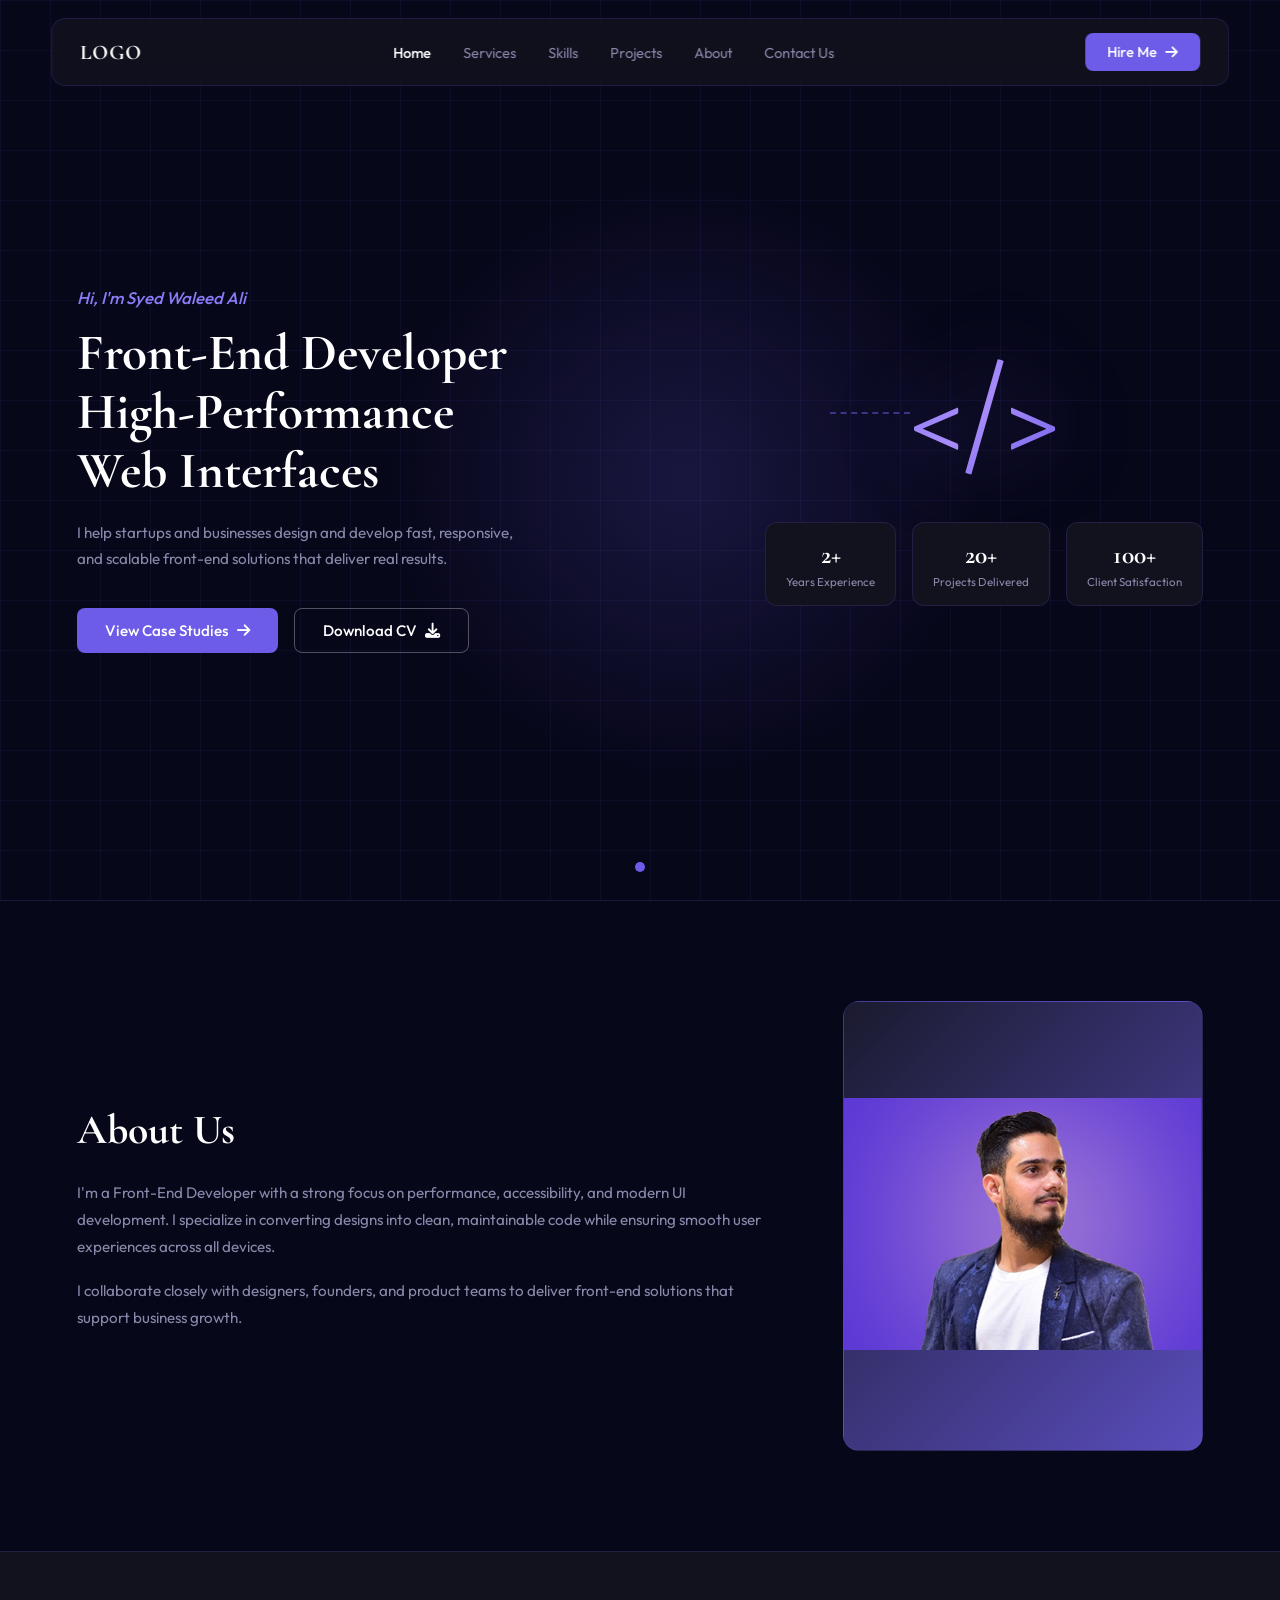
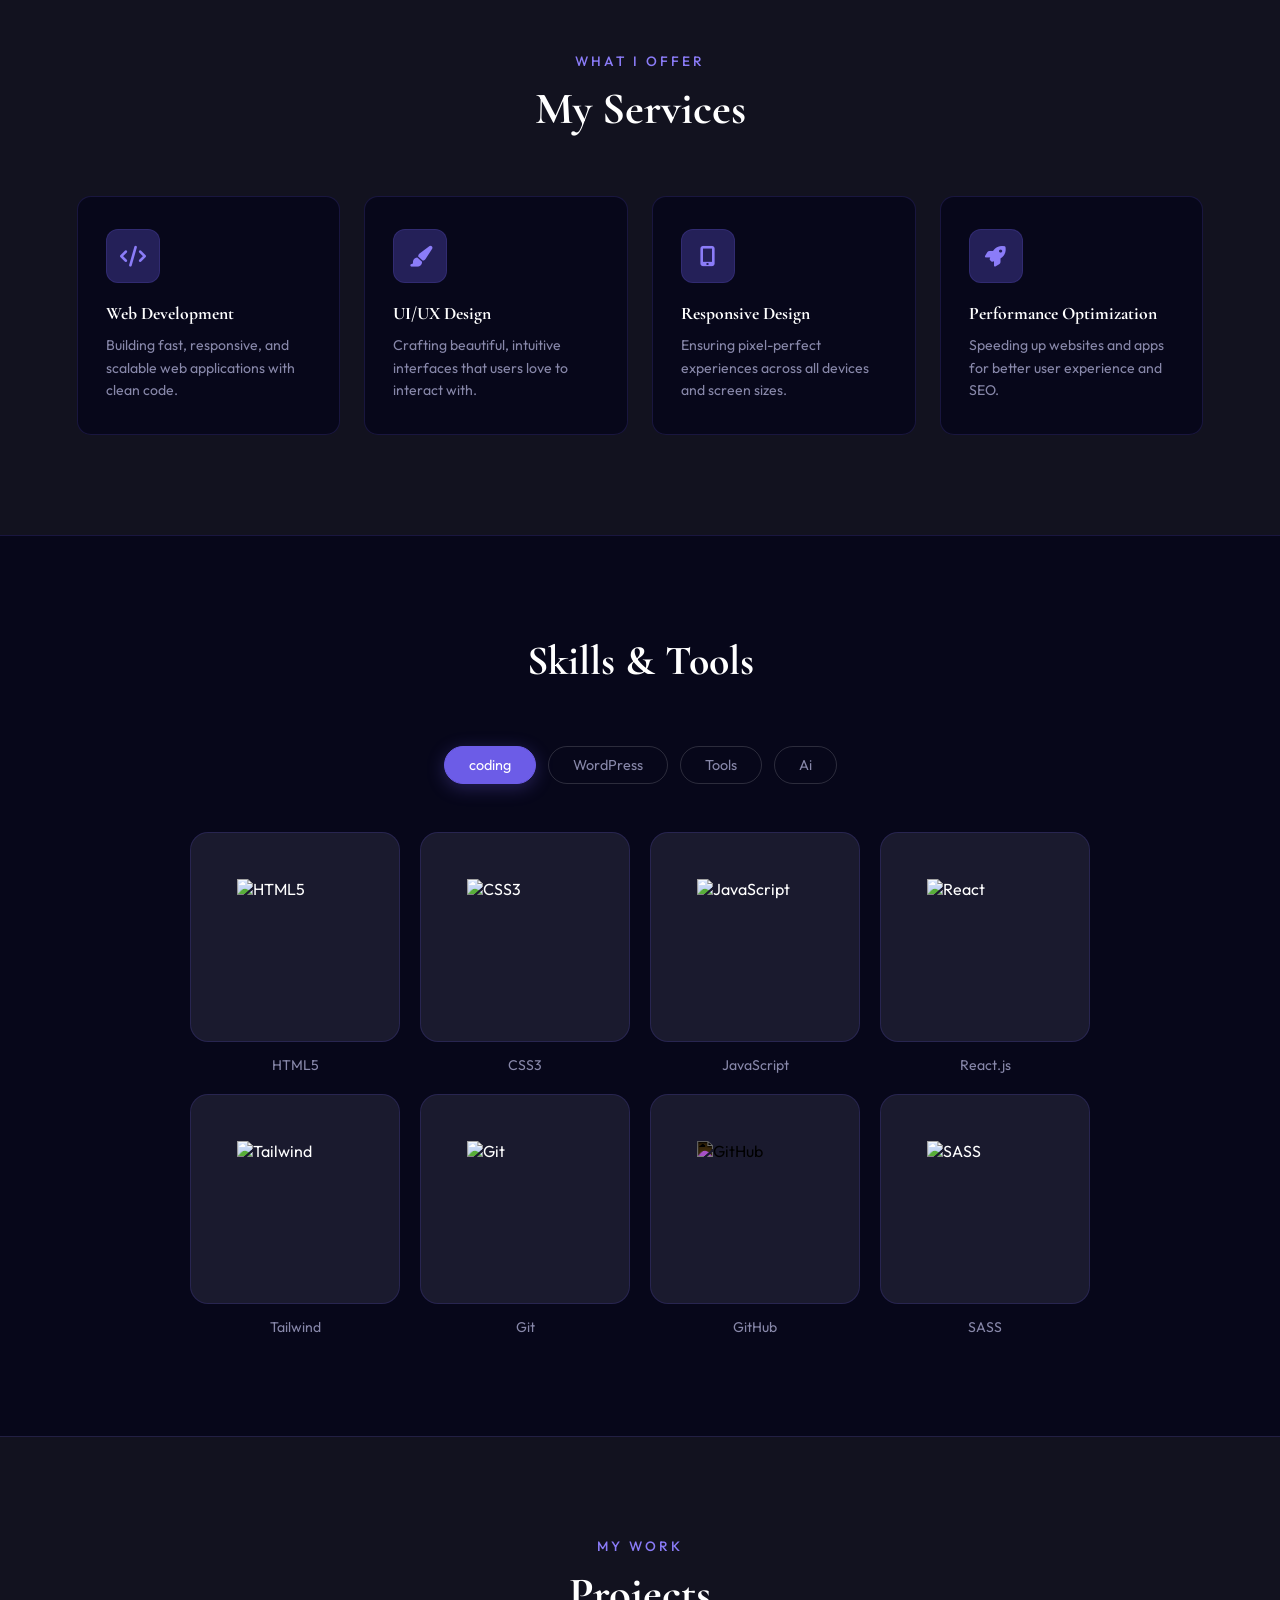
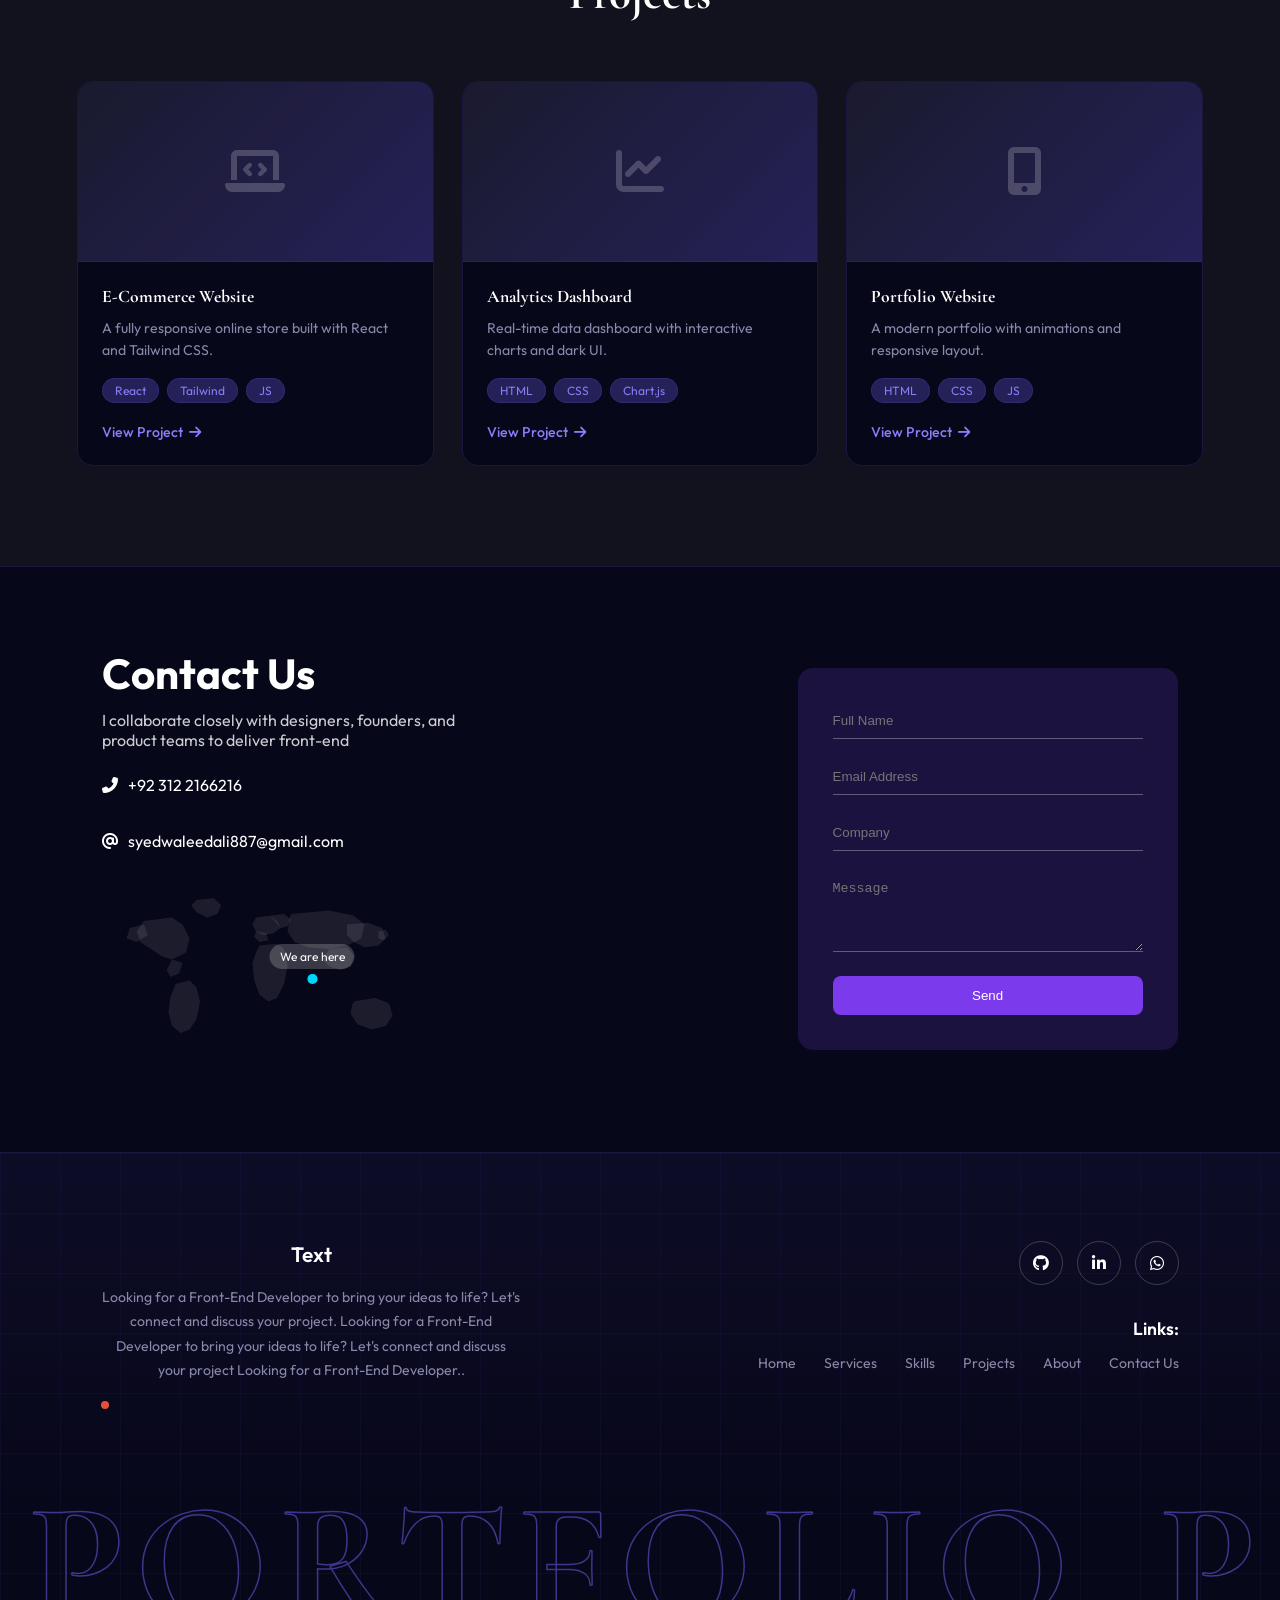
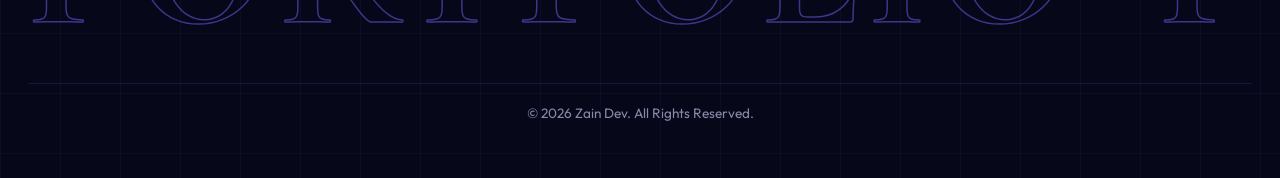
==== public/index.html @ f5527f4a "Update project files" ====
<!DOCTYPE html>
<html lang="en">
<head>
  <meta charset="UTF-8" />
  <meta name="viewport" content="width=device-width, initial-scale=1.0"/>
  <title>Syed Waleed Ali | Front-End Developer</title>
  <link rel="icon" type="image/png" href="Images/me-2.png">
  <link rel="stylesheet" href="style.css" />
  <link href="https://fonts.googleapis.com/css2?family=Cormorant+Garamond:ital,wght@0,400;0,600;0,700;1,400&family=Outfit:wght@300;400;500;600&display=swap" rel="stylesheet"/>
  <link rel="stylesheet" href="https://cdnjs.cloudflare.com/ajax/libs/font-awesome/6.5.0/css/all.min.css"/>
</head>
<body>

  <!-- ===== NAVBAR ===== -->
  <nav class="navbar" id="navbar">
    <div class="nav-logo">LOGO</div>
    <ul class="nav-links">
      <li><a href="#home">Home</a></li>
      <li><a href="#services">Services</a></li>
      <li><a href="#skills">Skills</a></li>
      <li><a href="#projects">Projects</a></li>
      <li><a href="#about">About</a></li>
      <li><a href="#contact">Contact Us</a></li>
    </ul>
    <a href="#contact" class="btn-hire">Hire Me <i class="fas fa-arrow-right"></i></a>
    <div class="hamburger" id="hamburger">
      <span></span><span></span><span></span>
    </div>
  </nav>

  <!-- ===== HERO ===== -->
  <section class="hero" id="home">
    <div class="grid-bg"></div>
    <div class="hero-content">
      <p class="hero-greeting">Hi, I'm Syed Waleed Ali</p>
      <h1 class="hero-title">
        Front-End Developer<br/>
        High-Performance<br/>
        Web Interfaces
      </h1>
      <p class="hero-desc">
        I help startups and businesses design and develop fast, responsive,
        and scalable front-end solutions that deliver real results.
      </p>
      <div class="hero-btns">
        <a href="#projects" class="btn-primary">View Case Studies <i class="fas fa-arrow-right"></i></a>
        <a href="#" class="btn-outline" download>Download CV <i class="fas fa-download"></i></a>
      </div>
    </div>
    <div class="hero-right">
      <div class="code-icon-wrap">
        <div class="code-icon">&lt;/&gt;</div>
        <div class="dotted-line"></div>
      </div>
      <div class="stats-row">
        <div class="stat-card">
          <span class="stat-num">2+</span>
          <span class="stat-label">Years Experience</span>
        </div>
        <div class="stat-card">
          <span class="stat-num">20+</span>
          <span class="stat-label">Projects Delivered</span>
        </div>
        <div class="stat-card">
          <span class="stat-num">100+</span>
          <span class="stat-label">Client Satisfaction</span>
        </div>
      </div>
    </div>
    <div class="scroll-dot"></div>
  </section>

  <!-- ===== ABOUT ===== -->
  <section class="about" id="about">
    <div class="about-text">
      <h2>About Us</h2>
      <p>I'm a Front-End Developer with a strong focus on performance, accessibility, and modern UI development. I specialize in converting designs into clean, maintainable code while ensuring smooth user experiences across all devices.</p>
      <p>I collaborate closely with designers, founders, and product teams to deliver front-end solutions that support business growth.</p>
    </div>
    <div class="about-img">
      <div class="img-placeholder">
        <span><img src="./images/me-2.png" alt="Syed Waleed Ali"/></span>
      </div>
    </div>
  </section>

  <!-- ===== SERVICES ===== -->
  <section class="services" id="services">
    <div class="section-header">
      <p class="section-tag">What I Offer</p>
      <h2>My Services</h2>
    </div>
    <div class="services-grid">
      <div class="service-card">
        <div class="service-icon"><i class="fas fa-code"></i></div>
        <h3>Web Development</h3>
        <p>Building fast, responsive, and scalable web applications with clean code.</p>
      </div>
      <div class="service-card">
        <div class="service-icon"><i class="fas fa-paint-brush"></i></div>
        <h3>UI/UX Design</h3>
        <p>Crafting beautiful, intuitive interfaces that users love to interact with.</p>
      </div>
      <div class="service-card">
        <div class="service-icon"><i class="fas fa-mobile-alt"></i></div>
        <h3>Responsive Design</h3>
        <p>Ensuring pixel-perfect experiences across all devices and screen sizes.</p>
      </div>
      <div class="service-card">
        <div class="service-icon"><i class="fas fa-rocket"></i></div>
        <h3>Performance Optimization</h3>
        <p>Speeding up websites and apps for better user experience and SEO.</p>
      </div>
    </div>
  </section>

  <!-- ===== SKILLS & TOOLS ===== -->
  <section class="skills" id="skills">
    <div class="section-header">
      <h2>Skills &amp; Tools</h2>
    </div>
    <div class="skills-tabs">
      <button class="tab-btn active" data-filter="coding">coding</button>
      <button class="tab-btn" data-filter="wordpress">WordPress</button>
      <button class="tab-btn" data-filter="tools">Tools</button>
      <button class="tab-btn" data-filter="ai">Ai</button>
    </div>
    <div class="skills-icon-grid">

      <!-- CODING -->
      <div class="skill-icon-card" data-cat="coding">
        <div class="sic-inner">
          <img src="https://cdn.jsdelivr.net/gh/devicons/devicon/icons/html5/html5-original.svg" alt="HTML5"/>
        </div>
        <span>HTML5</span>
      </div>
      <div class="skill-icon-card" data-cat="coding">
        <div class="sic-inner">
          <img src="https://cdn.jsdelivr.net/gh/devicons/devicon/icons/css3/css3-original.svg" alt="CSS3"/>
        </div>
        <span>CSS3</span>
      </div>
      <div class="skill-icon-card" data-cat="coding">
        <div class="sic-inner">
          <img src="https://cdn.jsdelivr.net/gh/devicons/devicon/icons/javascript/javascript-original.svg" alt="JavaScript"/>
        </div>
        <span>JavaScript</span>
      </div>
      <div class="skill-icon-card" data-cat="coding">
        <div class="sic-inner">
          <img src="https://cdn.jsdelivr.net/gh/devicons/devicon/icons/react/react-original.svg" alt="React"/>
        </div>
        <span>React.js</span>
      </div>
      <div class="skill-icon-card" data-cat="coding">
        <div class="sic-inner">
          <img src="https://cdn.jsdelivr.net/gh/devicons/devicon/icons/tailwindcss/tailwindcss-original.svg" alt="Tailwind"/>
        </div>
        <span>Tailwind</span>
      </div>
      <div class="skill-icon-card" data-cat="coding">
        <div class="sic-inner">
          <img src="https://cdn.jsdelivr.net/gh/devicons/devicon/icons/git/git-original.svg" alt="Git"/>
        </div>
        <span>Git</span>
      </div>
      <div class="skill-icon-card" data-cat="coding">
        <div class="sic-inner">
          <img src="https://cdn.jsdelivr.net/gh/devicons/devicon/icons/github/github-original.svg" alt="GitHub" style="filter:invert(1)"/>
        </div>
        <span>GitHub</span>
      </div>
      <div class="skill-icon-card" data-cat="coding">
        <div class="sic-inner">
          <img src="https://cdn.jsdelivr.net/gh/devicons/devicon/icons/sass/sass-original.svg" alt="SASS"/>
        </div>
        <span>SASS</span>
      </div>

      <!-- WORDPRESS -->
      <div class="skill-icon-card hidden" data-cat="wordpress">
        <div class="sic-inner">
          <img src="https://cdn.jsdelivr.net/gh/devicons/devicon/icons/wordpress/wordpress-plain.svg" alt="WordPress" style="filter:invert(1)"/>
        </div>
        <span>WordPress</span>
      </div>
      <div class="skill-icon-card hidden" data-cat="wordpress">
        <div class="sic-inner">
          <img src="https://cdn.jsdelivr.net/gh/devicons/devicon/icons/php/php-original.svg" alt="PHP"/>
        </div>
        <span>PHP</span>
      </div>
      <div class="skill-icon-card hidden" data-cat="wordpress">
        <div class="sic-inner">
          <img src="https://cdn.jsdelivr.net/gh/devicons/devicon/icons/mysql/mysql-original.svg" alt="MySQL"/>
        </div>
        <span>MySQL</span>
      </div>
      <div class="skill-icon-card hidden" data-cat="wordpress">
        <div class="sic-inner">
          <img src="https://cdn.jsdelivr.net/gh/devicons/devicon/icons/elementor/elementor-original.svg" alt="Elementor"/>
        </div>
        <span>Elementor</span>
      </div>

      <!-- TOOLS -->
      <div class="skill-icon-card hidden" data-cat="tools">
        <div class="sic-inner">
          <img src="https://cdn.jsdelivr.net/gh/devicons/devicon/icons/figma/figma-original.svg" alt="Figma"/>
        </div>
        <span>Figma</span>
      </div>
      <div class="skill-icon-card hidden" data-cat="tools">
        <div class="sic-inner">
          <img src="https://cdn.jsdelivr.net/gh/devicons/devicon/icons/vscode/vscode-original.svg" alt="VS Code"/>
        </div>
        <span>VS Code</span>
      </div>
      <div class="skill-icon-card hidden" data-cat="tools">
        <div class="sic-inner">
          <img src="https://cdn.jsdelivr.net/gh/devicons/devicon/icons/npm/npm-original-wordmark.svg" alt="NPM"/>
        </div>
        <span>NPM</span>
      </div>
      <div class="skill-icon-card hidden" data-cat="tools">
        <div class="sic-inner">
          <img src="https://cdn.jsdelivr.net/gh/devicons/devicon/icons/chrome/chrome-original.svg" alt="Chrome Dev"/>
        </div>
        <span>Chrome Dev</span>
      </div>

      <!-- AI -->
      <div class="skill-icon-card hidden" data-cat="ai">
        <div class="sic-inner ai-card" style="background:linear-gradient(135deg,#10a37f,#0d8f6f);">
          <span class="ai-letter">C</span>
        </div>
        <span>ChatGPT</span>
      </div>
      <div class="skill-icon-card hidden" data-cat="ai">
        <div class="sic-inner ai-card" style="background:linear-gradient(135deg,#cc785c,#c96442);">
          <span class="ai-letter">M</span>
        </div>
        <span>Midjourney</span>
      </div>
      <div class="skill-icon-card hidden" data-cat="ai">
        <div class="sic-inner ai-card" style="background:linear-gradient(135deg,#5b6cf8,#8b5cf6);">
          <span class="ai-letter">Cl</span>
        </div>
        <span>Claude AI</span>
      </div>
      <div class="skill-icon-card hidden" data-cat="ai">
        <div class="sic-inner ai-card" style="background:linear-gradient(135deg,#4285f4,#34a853);">
          <span class="ai-letter">G</span>
        </div>
        <span>Gemini</span>
      </div>

    </div>
  </section>

  <!-- ===== PROJECTS ===== -->
  <section class="projects" id="projects">
    <div class="section-header">
      <p class="section-tag">My Work</p>
      <h2>Projects</h2>
    </div>
    <div class="projects-grid">
      <div class="project-card">
        <div class="project-img"><i class="fas fa-laptop-code"></i></div>
        <div class="project-info">
          <h3>E-Commerce Website</h3>
          <p>A fully responsive online store built with React and Tailwind CSS.</p>
          <div class="project-tags">
            <span>React</span><span>Tailwind</span><span>JS</span>
          </div>
          <a href="#" class="project-link">View Project <i class="fas fa-arrow-right"></i></a>
        </div>
      </div>
      <div class="project-card">
        <div class="project-img"><i class="fas fa-chart-line"></i></div>
        <div class="project-info">
          <h3>Analytics Dashboard</h3>
          <p>Real-time data dashboard with interactive charts and dark UI.</p>
          <div class="project-tags">
            <span>HTML</span><span>CSS</span><span>Chart.js</span>
          </div>
          <a href="#" class="project-link">View Project <i class="fas fa-arrow-right"></i></a>
        </div>
      </div>
      <div class="project-card">
        <div class="project-img"><i class="fas fa-mobile-alt"></i></div>
        <div class="project-info">
          <h3>Portfolio Website</h3>
          <p>A modern portfolio with animations and responsive layout.</p>
          <div class="project-tags">
            <span>HTML</span><span>CSS</span><span>JS</span>
          </div>
          <a href="#" class="project-link">View Project <i class="fas fa-arrow-right"></i></a>
        </div>
      </div>
    </div>
  </section>
<!--  -->



  <!-- ===== CONTACT ===== -->
  <section class="contact" id="contact">
    <div class="contact-left">
      <h2>Contact Us</h2>
      <p class="contact-desc">I collaborate closely with designers, founders, and product teams to deliver front-end</p>
      <div class="contact-info">
        <div class="info-item">
          <i class="fas fa-phone-alt"></i>
          <span>+92 312 2166216</span>
        </div>
        <div class="info-item">
          <i class="fas fa-at"></i>
          <span>syedwaleedali887@gmail.com</span>
        </div>
      </div>
      <!-- World Map SVG -->
      <div class="map-wrap">
        <svg class="world-map" viewBox="0 0 1000 500" xmlns="http://www.w3.org/2000/svg">
          <g fill="rgba(255,255,255,0.15)" stroke="rgba(255,255,255,0.08)" stroke-width="0.5">
            <path d="M120,80 L200,70 L230,90 L250,130 L240,170 L200,190 L170,180 L140,160 L110,140 L100,110 Z"/>
            <path d="M80,100 L120,90 L130,120 L100,140 L70,130 Z"/>
            <path d="M200,190 L230,200 L220,230 L195,240 L185,220 Z"/>
            <path d="M210,260 L250,250 L270,270 L280,310 L270,360 L250,390 L225,400 L200,380 L190,340 L195,300 Z"/>
            <path d="M440,70 L480,65 L500,80 L510,100 L490,115 L460,120 L440,110 L430,90 Z"/>
            <path d="M480,65 L520,60 L540,75 L530,95 L510,100 Z"/>
            <path d="M440,110 L470,115 L475,135 L450,140 L435,125 Z"/>
            <path d="M450,150 L500,145 L520,160 L530,210 L520,260 L500,300 L475,310 L450,290 L435,250 L430,200 L440,170 Z"/>
            <path d="M540,60 L650,50 L720,65 L750,90 L740,130 L700,150 L650,160 L590,155 L550,140 L530,110 L535,80 Z"/>
            <path d="M650,160 L700,155 L720,180 L710,210 L680,220 L650,210 L630,190 Z"/>
            <path d="M700,90 L760,85 L800,100 L810,130 L790,150 L750,155 L720,140 L700,120 Z"/>
            <path d="M720,310 L780,300 L820,315 L830,350 L810,380 L770,390 L730,375 L710,345 L715,320 Z"/>
            <path d="M790,110 L810,105 L820,120 L805,135 L790,130 Z"/>
            <path d="M270,20 L320,15 L340,35 L330,60 L300,70 L270,55 L255,35 Z"/>
          </g>
        </svg>
        <!-- Pin on Pakistan -->
        <div class="map-pin">
          <div class="pin-label">We are here</div>
          <div class="pin-line"></div>
          <div class="pin-dot">
            <div class="pin-pulse"></div>
          </div>
        </div>
      </div>
    </div>
    <!-- RIGHT: Form Card -->
    <div class="contact-right">
      <div class="form-card">
        <div class="form-group">
          <input type="text" placeholder="Full Name"/>
          <div class="input-line"></div>
        </div>
        <div class="form-group">
          <input type="email" placeholder="Email Address"/>
          <div class="input-line"></div>
        </div>
        <div class="form-group">
          <input type="text" placeholder="Company"/>
          <div class="input-line"></div>
        </div>
        <div class="form-group">
          <textarea rows="4" placeholder="Message"></textarea>
          <div class="input-line"></div>
        </div>
        <button class="btn-send" id="sendBtn">Send</button>
      </div>
    </div>
  </section>

  <!-- ===== FOOTER ===== -->
  <footer class="footer">
 
    <!-- Top Row -->
    <div class="footer-top">
 
      <!-- Left: Text + Description -->
      <div class="footer-left">
        <h3>Text</h3>
        <p>Looking for a Front-End Developer to bring your ideas to life?
        Let's connect and discuss your project. Looking for a Front-End
        Developer to bring your ideas to life? Let's connect and discuss
        your project Looking for a Front-End Developer..</p>
        <span class="footer-dot"></span>
      </div>
 
      <!-- Right: Social Icons + Links -->
      <div class="footer-right">
        <div class="social-icons">
          <!-- <a href="#"><i class="fab fa-facebook-f"></i></a>
          <a href="#" class="active"><i class="fab fa-instagram"></i></a>
          <a href="#"><i class="fab fa-x-twitter"></i></a>
          <a href="#"><i class="fab fa-whatsapp"></i></a> -->
           <!-- GitHub -->
    <a href="https://github.com/SyedWaleedAli71"
       target="_blank"
       rel="noopener noreferrer"
       aria-label="GitHub">
      <i class="fab fa-github"></i>
    </a>

    <!-- LinkedIn -->
    <a href="https://www.linkedin.com/in/syed-waleed-ali-04b29b275/"
       target="_blank"
       rel="noopener noreferrer"
       aria-label="LinkedIn">
      <i class="fab fa-linkedin-in"></i>
    </a>

    <!-- WhatsApp -->
    <a href="https://wa.me/923122166216"
       target="_blank"
       rel="noopener noreferrer"
       aria-label="WhatsApp">
      <i class="fab fa-whatsapp"></i>
    </a>
        </div>
        <div class="footer-links">
          <p class="links-heading">Links:</p>
          <nav>
            <a href="#">Home</a>
            <a href="#">Services</a>
            <a href="#">Skills</a>
            <a href="#">Projects</a>
            <a href="#">About</a>
            <a href="#">Contact Us</a>
          </nav>
        </div>
      </div>
 
    </div>
 
    <!-- Marquee PORTFOLIO Text -->
    <div class="marquee-wrap">
      <div class="marquee-track">
        <span>PORTFOLIO</span>
        <span>PORTFOLIO</span>
        <span>PORTFOLIO</span>
      </div>
    </div>
 
    <!-- Bottom Copyright -->
    <div class="footer-bottom">
      <p>© 2026 Zain Dev. All Rights Reserved.</p>
    </div>
 
  </footer>

  <script src="app.js"></script>
</body>
</html>
---- public/style.css ----
/* ============================================
   GLOBAL RESET & VARIABLES
   ============================================ */
*, *::before, *::after {
  margin: 0;
  padding: 0;
  box-sizing: border-box;
}

:root {
  --bg-dark: #0a0a12;
  --bg-card: #12121f;
  --bg-card2: #1a1a2e;
  --purple: #6c5ce7;
  --purple-light: #8b7cf8;
  --purple-glow: rgba(108, 92, 231, 0.35);
  --white: #ffffff;
  --grey: #a0a0b8;
  --border: rgba(108, 92, 231, 0.2);
  --font-head: 'Cormorant Garamond', serif;
  --font-body: 'Outfit', sans-serif;
  --transition: all 0.3s cubic-bezier(0.4, 0, 0.2, 1);
}

html {
  scroll-behavior: smooth;
}

body {
  background: var(--bg-dark);
  color: var(--white);
  font-family: var(--font-body);
  overflow-x: hidden;
}

a { text-decoration: none; color: inherit; }
ul { list-style: none; }
img { max-width: 100%; }

/* ============================================
   BUTTONS
   ============================================ */
.btn-primary {
  display: inline-flex;
  align-items: center;
  gap: 8px;
  background: var(--purple);
  color: #fff;
  padding: 13px 28px;
  border-radius: 8px;
  font-family: var(--font-body);
  font-weight: 500;
  font-size: 0.95rem;
  border: none;
  cursor: pointer;
  transition: var(--transition);
}
.btn-primary:hover {
  background: var(--purple-light);
  transform: translateY(-2px);
  box-shadow: 0 8px 30px var(--purple-glow);
}

.btn-outline {
  display: inline-flex;
  align-items: center;
  gap: 8px;
  background: transparent;
  color: #fff;
  padding: 12px 28px;
  border-radius: 8px;
  font-family: var(--font-body);
  font-weight: 500;
  font-size: 0.95rem;
  border: 1.5px solid rgba(255,255,255,0.3);
  cursor: pointer;
  transition: var(--transition);
}
.btn-outline:hover {
  border-color: var(--purple);
  color: var(--purple-light);
  transform: translateY(-2px);
}

/* ============================================
   NAVBAR
   ============================================ */
.navbar {
  position: fixed;
  top: 18px;
  left: 50%;
  transform: translateX(-50%);
  width: 92%;
  max-width: 1200px;
  display: flex;
  align-items: center;
  justify-content: space-between;
  background: rgba(18, 18, 31, 0.85);
  backdrop-filter: blur(16px);
  border: 1px solid var(--border);
  border-radius: 14px;
  padding: 14px 28px;
  z-index: 1000;
  transition: var(--transition);
}

.navbar.scrolled {
  top: 10px;
  box-shadow: 0 8px 40px rgba(0,0,0,0.4);
}

.nav-logo {
  font-family: var(--font-head);
  font-weight: 800;
  font-size: 1.3rem;
  color: var(--white);
  letter-spacing: 1px;
}

.nav-links {
  display: flex;
  gap: 32px;
}

.nav-links a {
  font-size: 0.9rem;
  color: var(--grey);
  font-weight: 400;
  transition: var(--transition);
  position: relative;
}

.nav-links a::after {
  content: '';
  position: absolute;
  bottom: -4px;
  left: 0;
  width: 0;
  height: 2px;
  background: var(--purple);
  transition: var(--transition);
}

.nav-links a:hover {
  color: var(--white);
}
.nav-links a:hover::after {
  width: 100%;
}

.btn-hire {
  display: inline-flex;
  align-items: center;
  gap: 8px;
  background: var(--purple);
  color: #fff;
  padding: 10px 22px;
  border-radius: 8px;
  font-size: 0.9rem;
  font-weight: 500;
  transition: var(--transition);
}
.btn-hire:hover {
  background: var(--purple-light);
  box-shadow: 0 6px 20px var(--purple-glow);
}

.hamburger {
  display: none;
  flex-direction: column;
  gap: 5px;
  cursor: pointer;
}
.hamburger span {
  width: 24px;
  height: 2px;
  background: var(--white);
  border-radius: 2px;
  transition: var(--transition);
}

/* ============================================
   HERO
   ============================================ */
.hero {
  min-height: 100vh;
  display: flex;
  align-items: center;
  justify-content: space-between;
  padding: 120px 6% 80px;
  position: relative;
  overflow: hidden;
  gap: 40px;
}

/* Grid background */
.grid-bg {
  position: absolute;
  inset: 0;
  background-image:
    linear-gradient(rgba(108, 92, 231, 0.07) 1px, transparent 1px),
    linear-gradient(90deg, rgba(108, 92, 231, 0.07) 1px, transparent 1px);
  background-size: 50px 50px;
  pointer-events: none;
}

/* Radial glow */
.hero::before {
  content: '';
  position: absolute;
  top: 20%;
  left: 30%;
  width: 600px;
  height: 600px;
  background: radial-gradient(circle, rgba(108, 92, 231, 0.18) 0%, transparent 70%);
  pointer-events: none;
}

.hero-content {
  position: relative;
  z-index: 1;
  max-width: 560px;
}

.hero-greeting {
  font-size: 1.05rem;
  color: var(--purple-light);
  font-weight: 500;
  margin-bottom: 16px;
  font-style: italic;
}

.hero-title {
  font-family: var(--font-head);
  font-size: clamp(2.2rem, 4vw, 3.4rem);
  font-weight: 800;
  line-height: 1.15;
  color: var(--white);
  margin-bottom: 20px;
}

.hero-desc {
  font-size: 0.95rem;
  color: var(--grey);
  line-height: 1.7;
  margin-bottom: 36px;
  max-width: 460px;
}

.hero-btns {
  display: flex;
  gap: 16px;
  flex-wrap: wrap;
}

/* Hero Right */
.hero-right {
  position: relative;
  z-index: 1;
  display: flex;
  flex-direction: column;
  align-items: center;
  gap: 32px;
}

.code-icon-wrap {
  position: relative;
}

.code-icon {
  font-family: var(--font-head);
  font-size: clamp(5rem, 10vw, 8rem);
  font-weight: 800;
  color: transparent;
  background: linear-gradient(135deg, var(--purple-light), #a78bfa, #6c5ce7);
  -webkit-background-clip: text;
  background-clip: text;
  filter: drop-shadow(0 0 40px rgba(108, 92, 231, 0.5));
  animation: float 4s ease-in-out infinite;
  user-select: none;
}

.dotted-line {
  position: absolute;
  top: 50%;
  left: -80px;
  width: 80px;
  height: 1px;
  border-top: 2px dashed rgba(108, 92, 231, 0.5);
}

@keyframes float {
  0%, 100% { transform: translateY(0px) rotate(-2deg); }
  50% { transform: translateY(-18px) rotate(2deg); }
}

.stats-row {
  display: flex;
  gap: 16px;
}

.stat-card {
  background: var(--bg-card);
  border: 1px solid var(--border);
  border-radius: 12px;
  padding: 16px 20px;
  text-align: center;
  min-width: 100px;
  transition: var(--transition);
}

.stat-card:hover {
  border-color: var(--purple);
  transform: translateY(-4px);
  box-shadow: 0 8px 24px var(--purple-glow);
}

.stat-num {
  display: block;
  font-family: var(--font-head);
  font-size: 1.6rem;
  font-weight: 800;
  color: var(--white);
}

.stat-label {
  display: block;
  font-size: 0.72rem;
  color: var(--grey);
  margin-top: 4px;
}

.scroll-dot {
  position: absolute;
  bottom: 28px;
  left: 50%;
  transform: translateX(-50%);
  width: 10px;
  height: 10px;
  background: var(--purple);
  border-radius: 50%;
  animation: pulse 2s infinite;
}

@keyframes pulse {
  0%, 100% { opacity: 1; transform: translateX(-50%) scale(1); }
  50% { opacity: 0.4; transform: translateX(-50%) scale(1.5); }
}

/* ============================================
   SECTION HEADERS
   ============================================ */
.section-header {
  text-align: center;
  margin-bottom: 60px;
}

.section-tag {
  font-size: 0.85rem;
  color: var(--purple-light);
  font-weight: 500;
  text-transform: uppercase;
  letter-spacing: 3px;
  margin-bottom: 12px;
}

.section-header h2 {
  font-family: var(--font-head);
  font-size: clamp(2rem, 4vw, 2.8rem);
  font-weight: 800;
  color: var(--white);
}

/* ============================================
   ABOUT
   ============================================ */
.about {
  padding: 100px 6%;
  display: flex;
  align-items: center;
  gap: 80px;
  background: var(--bg-dark);
  border-top: 1px solid var(--border);
}

.about-text {
  flex: 1;
}

.about-text h2 {
  font-family: var(--font-head);
  font-size: clamp(2rem, 3.5vw, 2.6rem);
  font-weight: 800;
  margin-bottom: 24px;
  color: var(--white);
}

.about-text p {
  font-size: 0.95rem;
  color: var(--grey);
  line-height: 1.8;
  margin-bottom: 16px;
}

.about-img {
  flex: 0 0 360px;
}

.img-placeholder {
  width: 100%;
  aspect-ratio: 4/5;
  background: linear-gradient(135deg, var(--bg-card2), var(--purple) 130%);
  border-radius: 16px;
  display: flex;
  flex-direction: column;
  align-items: center;
  justify-content: center;
  gap: 12px;
  color: rgba(255,255,255,0.4);
  font-size: 0.85rem;
  border: 1px solid var(--border);
}

.img-placeholder i {
  font-size: 4rem;
  color: rgba(255,255,255,0.2);
}

/* ============================================
   SERVICES
   ============================================ */
.services {
  padding: 100px 6%;
  background: var(--bg-card);
  border-top: 1px solid var(--border);
}

.services-grid {
  display: grid;
  grid-template-columns: repeat(auto-fit, minmax(240px, 1fr));
  gap: 24px;
}

.service-card {
  background: var(--bg-dark);
  border: 1px solid var(--border);
  border-radius: 14px;
  padding: 32px 28px;
  transition: var(--transition);
}

.service-card:hover {
  border-color: var(--purple);
  transform: translateY(-6px);
  box-shadow: 0 16px 40px var(--purple-glow);
}

.service-icon {
  width: 54px;
  height: 54px;
  background: var(--purple-glow);
  border: 1px solid var(--border);
  border-radius: 12px;
  display: flex;
  align-items: center;
  justify-content: center;
  font-size: 1.3rem;
  color: var(--purple-light);
  margin-bottom: 20px;
}

.service-card h3 {
  font-family: var(--font-head);
  font-size: 1.1rem;
  font-weight: 700;
  color: var(--white);
  margin-bottom: 10px;
}

.service-card p {
  font-size: 0.88rem;
  color: var(--grey);
  line-height: 1.6;
}

/* ============================================
   SKILLS & TOOLS
   ============================================ */
.skills {
  padding: 100px 6%;
  background: var(--bg-dark);
  border-top: 1px solid var(--border);
}

.skills .section-header h2 {
  font-size: clamp(1.8rem, 3.5vw, 2.6rem);
}

/* Filter Tabs */
.skills-tabs {
  display: flex;
  justify-content: center;
  gap: 12px;
  margin-bottom: 48px;
  flex-wrap: wrap;
}

.tab-btn {
  padding: 9px 24px;
  border-radius: 100px;
  border: 1.5px solid rgba(255,255,255,0.15);
  background: transparent;
  color: var(--grey);
  font-family: var(--font-body);
  font-size: 0.9rem;
  cursor: pointer;
  transition: var(--transition);
}

.tab-btn:hover {
  border-color: var(--purple);
  color: var(--white);
}

.tab-btn.active {
  background: var(--purple);
  border-color: var(--purple);
  color: var(--white);
  box-shadow: 0 4px 18px var(--purple-glow);
}

/* Icon Grid */
.skills-icon-grid {
  display: grid;
  grid-template-columns: repeat(4, 1fr);
  gap: 20px;
  max-width: 900px;
  margin: 0 auto;
}

.skill-icon-card {
  display: flex;
  flex-direction: column;
  align-items: center;
  gap: 14px;
  cursor: default;
  transition: var(--transition);
  animation: fadeInCard 0.35s ease forwards;
}

.skill-icon-card.hidden {
  display: none;
}

@keyframes fadeInCard {
  from { opacity: 0; transform: scale(0.9); }
  to   { opacity: 1; transform: scale(1); }
}

.sic-inner {
  width: 100%;
  aspect-ratio: 1;
  background: var(--bg-card2);
  border: 1px solid var(--border);
  border-radius: 18px;
  display: flex;
  align-items: center;
  justify-content: center;
  transition: var(--transition);
  padding: 22%;
}

.sic-inner img {
  width: 100%;
  height: 100%;
  object-fit: contain;
}

.skill-icon-card:hover .sic-inner {
  border-color: var(--purple);
  box-shadow: 0 8px 30px var(--purple-glow);
  transform: translateY(-6px);
  background: rgba(108, 92, 231, 0.12);
}

.skill-icon-card span {
  font-size: 0.88rem;
  color: var(--grey);
  font-weight: 400;
  transition: var(--transition);
}

.skill-icon-card:hover span {
  color: var(--white);
}

/* AI placeholder cards */
.ai-card {
  background: linear-gradient(135deg, #10a37f, #0d8f6f) !important;
}

.ai-letter {
  font-family: var(--font-head);
  font-size: 2.2rem;
  font-weight: 700;
  color: #fff;
}

@media (max-width: 600px) {
  .skills-icon-grid {
    grid-template-columns: repeat(3, 1fr);
    gap: 14px;
  }
}

@media (max-width: 380px) {
  .skills-icon-grid {
    grid-template-columns: repeat(2, 1fr);
  }
}

/* ============================================
   PROJECTS
   ============================================ */
.projects {
  padding: 100px 6%;
  background: var(--bg-card);
  border-top: 1px solid var(--border);
}

.projects-grid {
  display: grid;
  grid-template-columns: repeat(auto-fit, minmax(300px, 1fr));
  gap: 28px;
}

.project-card {
  background: var(--bg-dark);
  border: 1px solid var(--border);
  border-radius: 16px;
  overflow: hidden;
  transition: var(--transition);
}

.project-card:hover {
  border-color: var(--purple);
  transform: translateY(-6px);
  box-shadow: 0 16px 40px var(--purple-glow);
}

.project-img {
  width: 100%;
  height: 180px;
  background: linear-gradient(135deg, var(--bg-card2), rgba(108,92,231,0.3));
  display: flex;
  align-items: center;
  justify-content: center;
  font-size: 3rem;
  color: rgba(255,255,255,0.2);
  border-bottom: 1px solid var(--border);
}

.project-info {
  padding: 24px;
}

.project-info h3 {
  font-family: var(--font-head);
  font-size: 1.1rem;
  font-weight: 700;
  color: var(--white);
  margin-bottom: 10px;
}

.project-info p {
  font-size: 0.88rem;
  color: var(--grey);
  line-height: 1.6;
  margin-bottom: 16px;
}

.project-tags {
  display: flex;
  gap: 8px;
  flex-wrap: wrap;
  margin-bottom: 18px;
}

.project-tags span {
  font-size: 0.75rem;
  padding: 4px 12px;
  border-radius: 100px;
  background: var(--purple-glow);
  border: 1px solid var(--border);
  color: var(--purple-light);
}

.project-link {
  display: inline-flex;
  align-items: center;
  gap: 6px;
  font-size: 0.88rem;
  color: var(--purple-light);
  font-weight: 500;
  transition: var(--transition);
}

.project-link:hover {
  gap: 10px;
  color: var(--white);
}

/* ============================================
   CONTACT
   ============================================ */
.contact {
  padding: 100px 6%;
  background: var(--bg-dark);
  border-top: 1px solid var(--border);
}

.contact-wrapper {
  display: grid;
  grid-template-columns: 1fr 1.4fr;
  gap: 60px;
  align-items: start;
}

.contact-info {
  display: flex;
  flex-direction: column;
  gap: 24px;
}

.contact-item {
  display: flex;
  align-items: center;
  gap: 16px;
  color: var(--grey);
  font-size: 0.93rem;
}

.contact-item i {
  width: 44px;
  height: 44px;
  background: var(--purple-glow);
  border: 1px solid var(--border);
  border-radius: 10px;
  display: flex;
  align-items: center;
  justify-content: center;
  color: var(--purple-light);
  font-size: 1rem;
  flex-shrink: 0;
}

.social-links {
  display: flex;
  gap: 14px;
  margin-top: 8px;
}

.social-links a {
  width: 44px;
  height: 44px;
  background: var(--bg-card);
  border: 1px solid var(--border);
  border-radius: 10px;
  display: flex;
  align-items: center;
  justify-content: center;
  color: var(--grey);
  font-size: 1rem;
  transition: var(--transition);
}

.social-links a:hover {
  background: var(--purple);
  border-color: var(--purple);
  color: var(--white);
  transform: translateY(-3px);
}

.contact-form {
  display: flex;
  flex-direction: column;
  gap: 16px;
}

.contact-form input,
.contact-form textarea {
  background: var(--bg-card);
  border: 1px solid var(--border);
  border-radius: 10px;
  padding: 14px 18px;
  color: var(--white);
  font-family: var(--font-body);
  font-size: 0.9rem;
  outline: none;
  transition: var(--transition);
  resize: none;
  width: 100%;
}

.contact-form input::placeholder,
.contact-form textarea::placeholder {
  color: rgba(160, 160, 184, 0.5);
}

.contact-form input:focus,
.contact-form textarea:focus {
  border-color: var(--purple);
  box-shadow: 0 0 0 3px var(--purple-glow);
}

/* ============================================
   FOOTER
   ============================================ */
.footer {
  text-align: center;
  padding: 28px;
  background: var(--bg-card);
  border-top: 1px solid var(--border);
  font-size: 0.88rem;
  color: var(--grey);
}

.footer span {
  color: var(--purple-light);
  font-weight: 600;
}

/* ============================================
   RESPONSIVE
   ============================================ */
@media (max-width: 900px) {
  .hero {
    flex-direction: column;
    text-align: center;
    padding-top: 130px;
  }

  .hero-btns { justify-content: center; }
  .hero-content { max-width: 100%; }
  .dotted-line { display: none; }

  .about {
    flex-direction: column-reverse;
    gap: 40px;
    text-align: center;
  }

  .about-img { flex: unset; width: 280px; margin: 0 auto; }

  .contact-wrapper {
    grid-template-columns: 1fr;
    gap: 40px;
  }

  .nav-links, .btn-hire { display: none; }

  .hamburger { display: flex; }

  .nav-links.open {
    display: flex;
    flex-direction: column;
    position: absolute;
    top: calc(100% + 10px);
    left: 0;
    right: 0;
    background: var(--bg-card2);
    border: 1px solid var(--border);
    border-radius: 14px;
    padding: 20px 28px;
    gap: 16px;
  }
}

@media (max-width: 500px) {
  .stats-row { flex-direction: column; align-items: center; }
  .stat-card { width: 100%; max-width: 200px; }
  .skills-grid { grid-template-columns: 1fr; }
}

/* ============================================
   ANIMATIONS
   ============================================ */
.fade-up {
  opacity: 0;
  transform: translateY(30px);
  transition: opacity 0.7s ease, transform 0.7s ease;
}

.fade-up.visible {
  opacity: 1;
  transform: translateY(0);
}


/* 

*/
/* 
*/

/* ============================================
   RESET & VARIABLES
   ============================================ */
*, *::before, *::after { margin: 0; padding: 0; box-sizing: border-box; }

:root {
  --bg-dark:      #07071a;
  --purple:       #6c5ce7;
  --purple-light: #8b7cf8;
  --purple-glow:  rgba(108, 92, 231, 0.3);
  --white:        #ffffff;
  --grey:         #8888aa;
  --border:       rgba(108, 92, 231, 0.18);
  --font-head:    'Cormorant Garamond', serif;
  --font-body:    'Outfit', sans-serif;
  --transition:   all 0.3s ease;
}

body {
  background: var(--bg-dark);
  font-family: var(--font-body);
  color: var(--white);
}

a { text-decoration: none; color: inherit; }

/* ============================================
   FOOTER WRAPPER
   ============================================ */
.footer {
  position: relative;
  overflow: hidden;
  background:
    linear-gradient(180deg, rgba(108,92,231,0.06) 0%, transparent 60%),
    var(--bg-dark);
  border-top: 1px solid var(--border);
}

/* Grid line background */
.footer::before {
  content: '';
  position: absolute;
  inset: 0;
  background-image:
    linear-gradient(rgba(108,92,231,0.06) 1px, transparent 1px),
    linear-gradient(90deg, rgba(108,92,231,0.06) 1px, transparent 1px);
  background-size: 60px 60px;
  pointer-events: none;
}

/* ============================================
   TOP ROW
   ============================================ */
.footer-top {
  display: flex;
  justify-content: space-between;
  align-items: flex-start;
  padding: 60px 6% 40px;
  gap: 40px;
  position: relative;
  z-index: 1;
}

/* Left */
.footer-left {
  max-width: 420px;
  position: relative;
}

.footer-left h3 {
  font-family: var(--font-body);
  font-size: 1.3rem;
  font-weight: 600;
  color: var(--white);
  margin-bottom: 18px;
}

.footer-left p {
  font-size: 0.88rem;
  color: var(--grey);
  line-height: 1.75;
}

.footer-dot {
  display: block;
  width: 8px;
  height: 8px;
  background: #e74c3c;
  border-radius: 50%;
  margin-top: 18px;
}

/* Right */
.footer-right {
  display: flex;
  flex-direction: column;
  align-items: flex-end;
  gap: 32px;
}

/* Social Icons */
.social-icons {
  display: flex;
  gap: 14px;
}

.social-icons a {
  width: 44px;
  height: 44px;
  border-radius: 50%;
  border: 1.5px solid rgba(255,255,255,0.2);
  display: flex;
  align-items: center;
  justify-content: center;
  font-size: 1rem;
  color: var(--white);
  transition: var(--transition);
}

.social-icons a:hover {
  border-color: var(--purple);
  color: var(--purple-light);
  box-shadow: 0 4px 16px var(--purple-glow);
  transform: translateY(-3px);
}

.social-icons a.active {
  background: var(--purple);
  border-color: var(--purple);
  box-shadow: 0 4px 16px var(--purple-glow);
}

/* Nav Links */
.footer-links .links-heading {
  font-size: 1.1rem;
  font-weight: 600;
  color: var(--white);
  margin-bottom: 14px;
  text-align: right;
}

.footer-links nav {
  display: flex;
  gap: 28px;
  flex-wrap: wrap;
  justify-content: flex-end;
}

.footer-links nav a {
  font-size: 0.88rem;
  color: var(--grey);
  transition: var(--transition);
}

.footer-links nav a:hover {
  color: var(--white);
}

/* ============================================
   MARQUEE — PORTFOLIO TEXT
   ============================================ */
.marquee-wrap {
  width: 100%;
  overflow: hidden;
  padding: 10px 0 0;
  position: relative;
  z-index: 1;
}

.marquee-track {
  display: flex;
  width: max-content;
  animation: marquee-scroll 12s linear infinite;
}

.marquee-track span {
  font-family: var(--font-head);
  font-size: clamp(6rem, 14vw, 11rem);
  font-weight: 700;
  color: transparent;
  -webkit-text-stroke: 1.5px rgba(108, 92, 231, 0.55);
  text-stroke: 1.5px rgba(108, 92, 231, 0.55);
  white-space: nowrap;
  padding-right: 80px;
  letter-spacing: 0.05em;
  user-select: none;
}

@keyframes marquee-scroll {
  0%   { transform: translateX(0); }
  100% { transform: translateX(-33.333%); }
}

/* ============================================
   BOTTOM COPYRIGHT
   ============================================ */
.footer-bottom {
  text-align: center;
  padding: 20px 6% 28px;
  font-size: 0.85rem;
  color: var(--grey);
  position: relative;
  z-index: 1;
  border-top: 1px solid var(--border);
  margin-top: 10px;
}

/* ============================================
   RESPONSIVE
   ============================================ */
@media (max-width: 768px) {
  .footer-top {
    flex-direction: column;
    align-items: flex-start;
  }

  .footer-right {
    align-items: flex-start;
    width: 100%;
  }

  .footer-links .links-heading { text-align: left; }
  .footer-links nav { justify-content: flex-start; }

  .marquee-track span {
    font-size: clamp(4rem, 18vw, 7rem);
  }
}


















/*  */






















body {
  margin: 0;
  /* font-family: Arial, sans-serif; */
  /* background: linear-gradient(135deg, #5b21d6, #4a18b8);  */
  /* color: white; */
}

.contact {
  display: flex;
  justify-content: space-between;
  align-items: center;
  padding: 80px 8%;
  gap: 60px;
}

/* LEFT */
.contact-left {
  flex: 1;
}

.contact-left h2 {
  font-size: 42px;
  margin-bottom: 10px;
}

.contact-desc {
  opacity: 0.8;
  margin-bottom: 25px;
  max-width: 400px;
}

.contact-info .info-item {
  display: flex;
  align-items: center;
  gap: 10px;
  margin-bottom: 12px;
}

/* MAP */
.map-wrap {
  margin-top: 30px;
  position: relative;
  width: 350px;
}

.world-map {
  width: 100%;
  opacity: 0.6;
}

.map-pin {
  position: absolute;
  top: 40%;
  left: 60%;
  transform: translate(-50%, -50%);
  text-align: center;
}

.pin-label {
  background: rgba(255,255,255,0.2);
  padding: 5px 10px;
  border-radius: 20px;
  font-size: 12px;
  margin-bottom: 5px;
}

.pin-dot {
  width: 10px;
  height: 10px;
  background: #00d4ff;
  border-radius: 50%;
  margin: auto;
}

.pin-pulse {
  width: 10px;
  height: 10px;
  border-radius: 50%;
  position: absolute;
  top: 30px;
  left: 50%;
  transform: translateX(-50%);
  background: rgba(0,212,255,0.5);
  animation: pulse 2s infinite;
}

@keyframes pulse {
  0% { transform: scale(1); opacity: 1; }
  100% { transform: scale(4); opacity: 0; }
}

/* RIGHT FORM */
.contact-right {
  width: 380px;
}

.form-card {
  background: #1b1240;
  padding: 35px;
  border-radius: 15px;
  display: flex;
  flex-direction: column;
  gap: 20px;
}

.form-group input,
.form-group textarea {
  width: 100%;
  padding: 10px 0;
  background: transparent;
  border: none;
  border-bottom: 1px solid rgba(255,255,255,0.3);
  color: white;
  outline: none;
}

.btn-send {
  padding: 12px;
  background: #7c3aed;
  border: none;
  color: white;
  cursor: pointer;
  border-radius: 8px;
  transition: 0.3s;
}

.btn-send:hover {
  background: #9b5cff;
  transform: translateY(-2px);
}

/* RESPONSIVE */
@media(max-width: 900px){
  .contact {
    flex-direction: column;
    text-align: center;
  }
  .contact-right {
    width: 100%;
  }
}
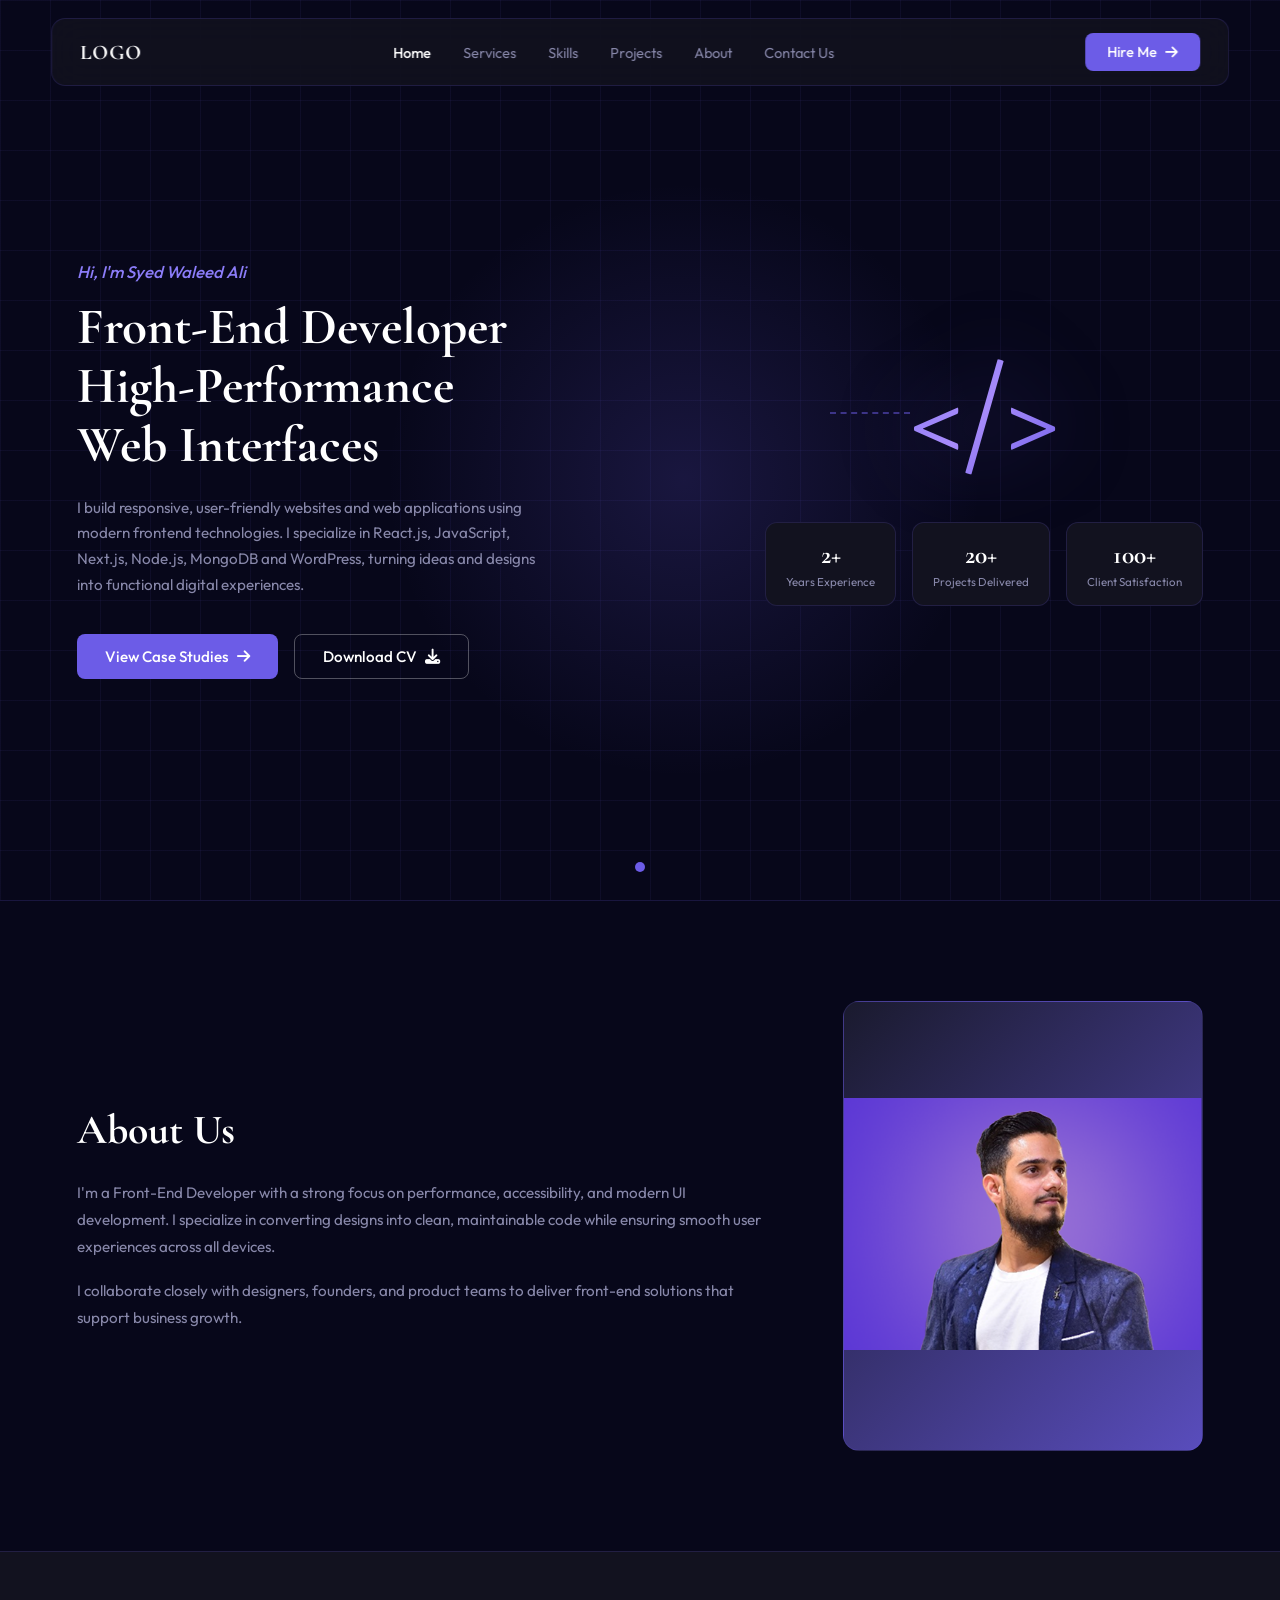
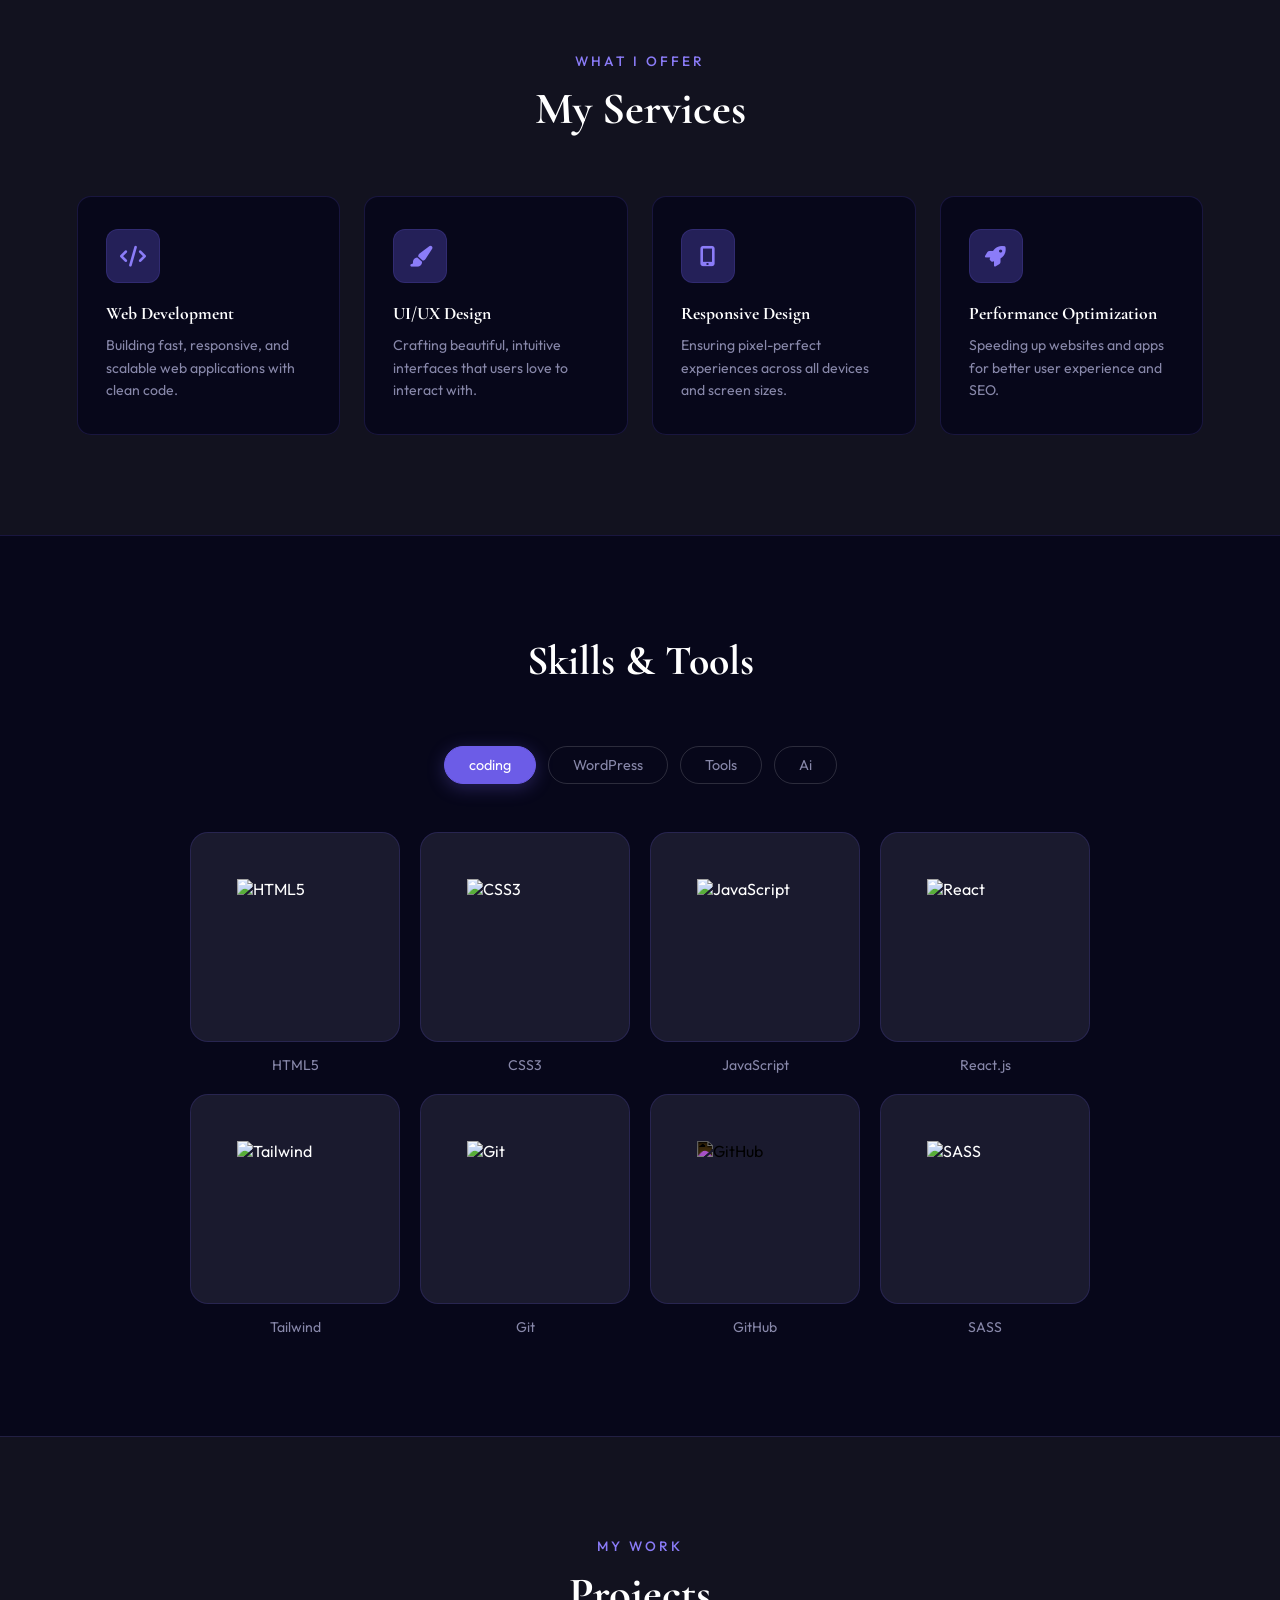
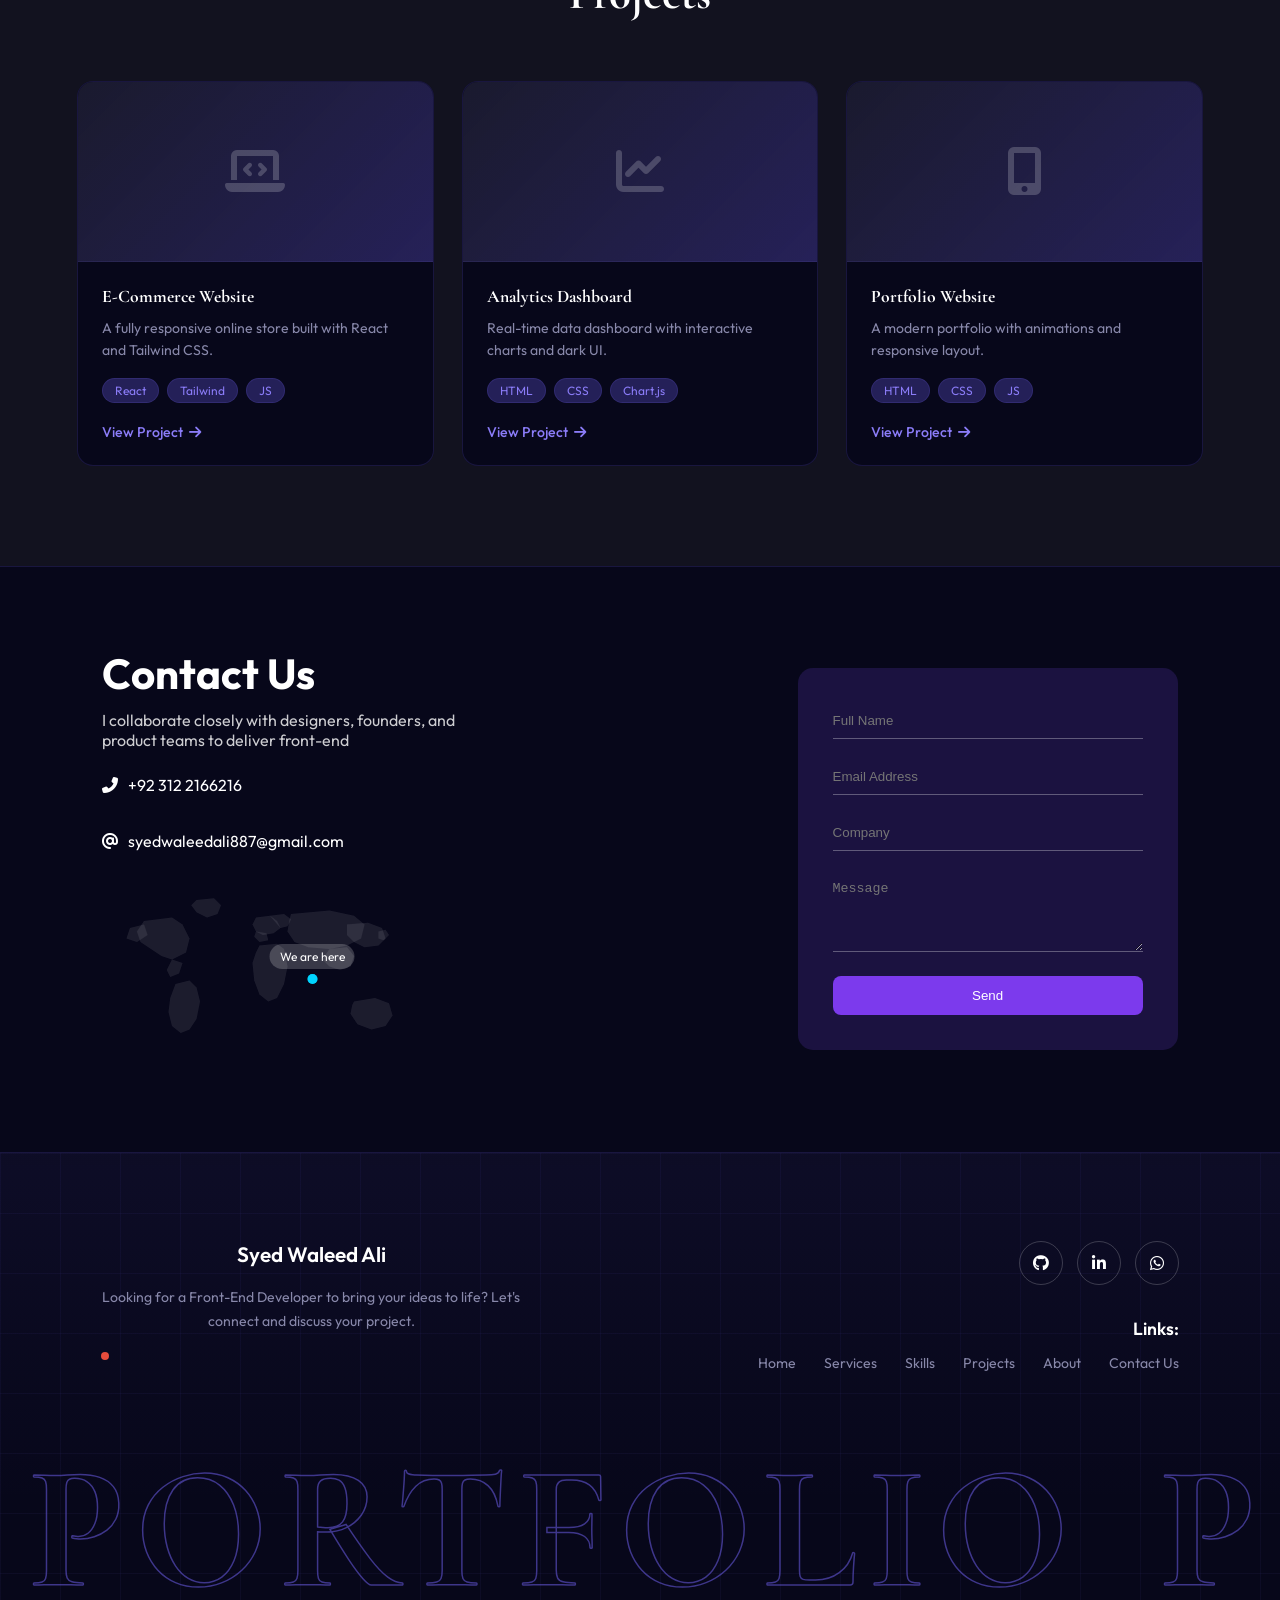
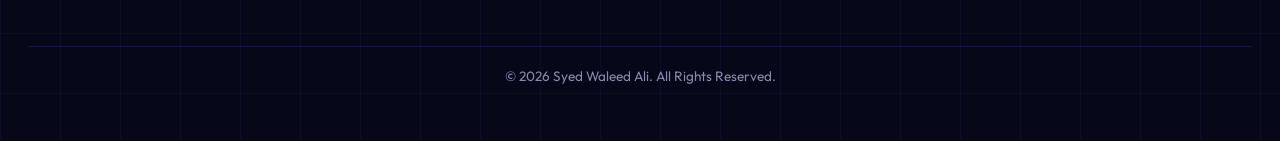
==== commit dfbc3101: "Update project" ====
--- a/public/index.html
+++ b/public/index.html
@@ -1,456 +1,585 @@
-<!DOCTYPE html>
+<!doctype html>
 <html lang="en">
-<head>
-  <meta charset="UTF-8" />
-  <meta name="viewport" content="width=device-width, initial-scale=1.0"/>
-  <title>Syed Waleed Ali | Front-End Developer</title>
-  <link rel="icon" type="image/png" href="Images/me-2.png">
-  <link rel="stylesheet" href="style.css" />
-  <link href="https://fonts.googleapis.com/css2?family=Cormorant+Garamond:ital,wght@0,400;0,600;0,700;1,400&family=Outfit:wght@300;400;500;600&display=swap" rel="stylesheet"/>
-  <link rel="stylesheet" href="https://cdnjs.cloudflare.com/ajax/libs/font-awesome/6.5.0/css/all.min.css"/>
-</head>
-<body>
-
-  <!-- ===== NAVBAR ===== -->
-  <nav class="navbar" id="navbar">
-    <div class="nav-logo">LOGO</div>
-    <ul class="nav-links">
-      <li><a href="#home">Home</a></li>
-      <li><a href="#services">Services</a></li>
-      <li><a href="#skills">Skills</a></li>
-      <li><a href="#projects">Projects</a></li>
-      <li><a href="#about">About</a></li>
-      <li><a href="#contact">Contact Us</a></li>
-    </ul>
-    <a href="#contact" class="btn-hire">Hire Me <i class="fas fa-arrow-right"></i></a>
-    <div class="hamburger" id="hamburger">
-      <span></span><span></span><span></span>
-    </div>
-  </nav>
-
-  <!-- ===== HERO ===== -->
-  <section class="hero" id="home">
-    <div class="grid-bg"></div>
-    <div class="hero-content">
-      <p class="hero-greeting">Hi, I'm Syed Waleed Ali</p>
-      <h1 class="hero-title">
-        Front-End Developer<br/>
-        High-Performance<br/>
-        Web Interfaces
-      </h1>
-      <p class="hero-desc">
-        I help startups and businesses design and develop fast, responsive,
-        and scalable front-end solutions that deliver real results.
-      </p>
-      <div class="hero-btns">
-        <a href="#projects" class="btn-primary">View Case Studies <i class="fas fa-arrow-right"></i></a>
-        <a href="#" class="btn-outline" download>Download CV <i class="fas fa-download"></i></a>
-      </div>
-    </div>
-    <div class="hero-right">
-      <div class="code-icon-wrap">
-        <div class="code-icon">&lt;/&gt;</div>
-        <div class="dotted-line"></div>
-      </div>
-      <div class="stats-row">
-        <div class="stat-card">
-          <span class="stat-num">2+</span>
-          <span class="stat-label">Years Experience</span>
-        </div>
-        <div class="stat-card">
-          <span class="stat-num">20+</span>
-          <span class="stat-label">Projects Delivered</span>
-        </div>
-        <div class="stat-card">
-          <span class="stat-num">100+</span>
-          <span class="stat-label">Client Satisfaction</span>
-        </div>
-      </div>
-    </div>
-    <div class="scroll-dot"></div>
-  </section>
-
-  <!-- ===== ABOUT ===== -->
-  <section class="about" id="about">
-    <div class="about-text">
-      <h2>About Us</h2>
-      <p>I'm a Front-End Developer with a strong focus on performance, accessibility, and modern UI development. I specialize in converting designs into clean, maintainable code while ensuring smooth user experiences across all devices.</p>
-      <p>I collaborate closely with designers, founders, and product teams to deliver front-end solutions that support business growth.</p>
-    </div>
-    <div class="about-img">
-      <div class="img-placeholder">
-        <span><img src="./images/me-2.png" alt="Syed Waleed Ali"/></span>
-      </div>
-    </div>
-  </section>
-
-  <!-- ===== SERVICES ===== -->
-  <section class="services" id="services">
-    <div class="section-header">
-      <p class="section-tag">What I Offer</p>
-      <h2>My Services</h2>
-    </div>
-    <div class="services-grid">
-      <div class="service-card">
-        <div class="service-icon"><i class="fas fa-code"></i></div>
-        <h3>Web Development</h3>
-        <p>Building fast, responsive, and scalable web applications with clean code.</p>
-      </div>
-      <div class="service-card">
-        <div class="service-icon"><i class="fas fa-paint-brush"></i></div>
-        <h3>UI/UX Design</h3>
-        <p>Crafting beautiful, intuitive interfaces that users love to interact with.</p>
-      </div>
-      <div class="service-card">
-        <div class="service-icon"><i class="fas fa-mobile-alt"></i></div>
-        <h3>Responsive Design</h3>
-        <p>Ensuring pixel-perfect experiences across all devices and screen sizes.</p>
-      </div>
-      <div class="service-card">
-        <div class="service-icon"><i class="fas fa-rocket"></i></div>
-        <h3>Performance Optimization</h3>
-        <p>Speeding up websites and apps for better user experience and SEO.</p>
-      </div>
-    </div>
-  </section>
-
-  <!-- ===== SKILLS & TOOLS ===== -->
-  <section class="skills" id="skills">
-    <div class="section-header">
-      <h2>Skills &amp; Tools</h2>
-    </div>
-    <div class="skills-tabs">
-      <button class="tab-btn active" data-filter="coding">coding</button>
-      <button class="tab-btn" data-filter="wordpress">WordPress</button>
-      <button class="tab-btn" data-filter="tools">Tools</button>
-      <button class="tab-btn" data-filter="ai">Ai</button>
-    </div>
-    <div class="skills-icon-grid">
-
-      <!-- CODING -->
-      <div class="skill-icon-card" data-cat="coding">
-        <div class="sic-inner">
-          <img src="https://cdn.jsdelivr.net/gh/devicons/devicon/icons/html5/html5-original.svg" alt="HTML5"/>
-        </div>
-        <span>HTML5</span>
-      </div>
-      <div class="skill-icon-card" data-cat="coding">
-        <div class="sic-inner">
-          <img src="https://cdn.jsdelivr.net/gh/devicons/devicon/icons/css3/css3-original.svg" alt="CSS3"/>
-        </div>
-        <span>CSS3</span>
-      </div>
-      <div class="skill-icon-card" data-cat="coding">
-        <div class="sic-inner">
-          <img src="https://cdn.jsdelivr.net/gh/devicons/devicon/icons/javascript/javascript-original.svg" alt="JavaScript"/>
-        </div>
-        <span>JavaScript</span>
-      </div>
-      <div class="skill-icon-card" data-cat="coding">
-        <div class="sic-inner">
-          <img src="https://cdn.jsdelivr.net/gh/devicons/devicon/icons/react/react-original.svg" alt="React"/>
-        </div>
-        <span>React.js</span>
-      </div>
-      <div class="skill-icon-card" data-cat="coding">
-        <div class="sic-inner">
-          <img src="https://cdn.jsdelivr.net/gh/devicons/devicon/icons/tailwindcss/tailwindcss-original.svg" alt="Tailwind"/>
-        </div>
-        <span>Tailwind</span>
-      </div>
-      <div class="skill-icon-card" data-cat="coding">
-        <div class="sic-inner">
-          <img src="https://cdn.jsdelivr.net/gh/devicons/devicon/icons/git/git-original.svg" alt="Git"/>
-        </div>
-        <span>Git</span>
-      </div>
-      <div class="skill-icon-card" data-cat="coding">
-        <div class="sic-inner">
-          <img src="https://cdn.jsdelivr.net/gh/devicons/devicon/icons/github/github-original.svg" alt="GitHub" style="filter:invert(1)"/>
-        </div>
-        <span>GitHub</span>
-      </div>
-      <div class="skill-icon-card" data-cat="coding">
-        <div class="sic-inner">
-          <img src="https://cdn.jsdelivr.net/gh/devicons/devicon/icons/sass/sass-original.svg" alt="SASS"/>
-        </div>
-        <span>SASS</span>
-      </div>
-
-      <!-- WORDPRESS -->
-      <div class="skill-icon-card hidden" data-cat="wordpress">
-        <div class="sic-inner">
-          <img src="https://cdn.jsdelivr.net/gh/devicons/devicon/icons/wordpress/wordpress-plain.svg" alt="WordPress" style="filter:invert(1)"/>
-        </div>
-        <span>WordPress</span>
-      </div>
-      <div class="skill-icon-card hidden" data-cat="wordpress">
-        <div class="sic-inner">
-          <img src="https://cdn.jsdelivr.net/gh/devicons/devicon/icons/php/php-original.svg" alt="PHP"/>
-        </div>
-        <span>PHP</span>
-      </div>
-      <div class="skill-icon-card hidden" data-cat="wordpress">
-        <div class="sic-inner">
-          <img src="https://cdn.jsdelivr.net/gh/devicons/devicon/icons/mysql/mysql-original.svg" alt="MySQL"/>
-        </div>
-        <span>MySQL</span>
-      </div>
-      <div class="skill-icon-card hidden" data-cat="wordpress">
-        <div class="sic-inner">
-          <img src="https://cdn.jsdelivr.net/gh/devicons/devicon/icons/elementor/elementor-original.svg" alt="Elementor"/>
-        </div>
-        <span>Elementor</span>
-      </div>
-
-      <!-- TOOLS -->
-      <div class="skill-icon-card hidden" data-cat="tools">
-        <div class="sic-inner">
-          <img src="https://cdn.jsdelivr.net/gh/devicons/devicon/icons/figma/figma-original.svg" alt="Figma"/>
-        </div>
-        <span>Figma</span>
-      </div>
-      <div class="skill-icon-card hidden" data-cat="tools">
-        <div class="sic-inner">
-          <img src="https://cdn.jsdelivr.net/gh/devicons/devicon/icons/vscode/vscode-original.svg" alt="VS Code"/>
-        </div>
-        <span>VS Code</span>
-      </div>
-      <div class="skill-icon-card hidden" data-cat="tools">
-        <div class="sic-inner">
-          <img src="https://cdn.jsdelivr.net/gh/devicons/devicon/icons/npm/npm-original-wordmark.svg" alt="NPM"/>
-        </div>
-        <span>NPM</span>
-      </div>
-      <div class="skill-icon-card hidden" data-cat="tools">
-        <div class="sic-inner">
-          <img src="https://cdn.jsdelivr.net/gh/devicons/devicon/icons/chrome/chrome-original.svg" alt="Chrome Dev"/>
-        </div>
-        <span>Chrome Dev</span>
-      </div>
-
-      <!-- AI -->
-      <div class="skill-icon-card hidden" data-cat="ai">
-        <div class="sic-inner ai-card" style="background:linear-gradient(135deg,#10a37f,#0d8f6f);">
-          <span class="ai-letter">C</span>
-        </div>
-        <span>ChatGPT</span>
-      </div>
-      <div class="skill-icon-card hidden" data-cat="ai">
-        <div class="sic-inner ai-card" style="background:linear-gradient(135deg,#cc785c,#c96442);">
-          <span class="ai-letter">M</span>
-        </div>
-        <span>Midjourney</span>
-      </div>
-      <div class="skill-icon-card hidden" data-cat="ai">
-        <div class="sic-inner ai-card" style="background:linear-gradient(135deg,#5b6cf8,#8b5cf6);">
-          <span class="ai-letter">Cl</span>
-        </div>
-        <span>Claude AI</span>
-      </div>
-      <div class="skill-icon-card hidden" data-cat="ai">
-        <div class="sic-inner ai-card" style="background:linear-gradient(135deg,#4285f4,#34a853);">
-          <span class="ai-letter">G</span>
-        </div>
-        <span>Gemini</span>
-      </div>
-
-    </div>
-  </section>
-
-  <!-- ===== PROJECTS ===== -->
-  <section class="projects" id="projects">
-    <div class="section-header">
-      <p class="section-tag">My Work</p>
-      <h2>Projects</h2>
-    </div>
-    <div class="projects-grid">
-      <div class="project-card">
-        <div class="project-img"><i class="fas fa-laptop-code"></i></div>
-        <div class="project-info">
-          <h3>E-Commerce Website</h3>
-          <p>A fully responsive online store built with React and Tailwind CSS.</p>
-          <div class="project-tags">
-            <span>React</span><span>Tailwind</span><span>JS</span>
-          </div>
-          <a href="#" class="project-link">View Project <i class="fas fa-arrow-right"></i></a>
-        </div>
-      </div>
-      <div class="project-card">
-        <div class="project-img"><i class="fas fa-chart-line"></i></div>
-        <div class="project-info">
-          <h3>Analytics Dashboard</h3>
-          <p>Real-time data dashboard with interactive charts and dark UI.</p>
-          <div class="project-tags">
-            <span>HTML</span><span>CSS</span><span>Chart.js</span>
-          </div>
-          <a href="#" class="project-link">View Project <i class="fas fa-arrow-right"></i></a>
-        </div>
-      </div>
-      <div class="project-card">
-        <div class="project-img"><i class="fas fa-mobile-alt"></i></div>
-        <div class="project-info">
-          <h3>Portfolio Website</h3>
-          <p>A modern portfolio with animations and responsive layout.</p>
-          <div class="project-tags">
-            <span>HTML</span><span>CSS</span><span>JS</span>
-          </div>
-          <a href="#" class="project-link">View Project <i class="fas fa-arrow-right"></i></a>
-        </div>
-      </div>
-    </div>
-  </section>
-<!--  -->
-
-
-
-  <!-- ===== CONTACT ===== -->
-  <section class="contact" id="contact">
-    <div class="contact-left">
-      <h2>Contact Us</h2>
-      <p class="contact-desc">I collaborate closely with designers, founders, and product teams to deliver front-end</p>
-      <div class="contact-info">
-        <div class="info-item">
-          <i class="fas fa-phone-alt"></i>
-          <span>+92 312 2166216</span>
-        </div>
-        <div class="info-item">
-          <i class="fas fa-at"></i>
-          <span>syedwaleedali887@gmail.com</span>
-        </div>
-      </div>
-      <!-- World Map SVG -->
-      <div class="map-wrap">
-        <svg class="world-map" viewBox="0 0 1000 500" xmlns="http://www.w3.org/2000/svg">
-          <g fill="rgba(255,255,255,0.15)" stroke="rgba(255,255,255,0.08)" stroke-width="0.5">
-            <path d="M120,80 L200,70 L230,90 L250,130 L240,170 L200,190 L170,180 L140,160 L110,140 L100,110 Z"/>
-            <path d="M80,100 L120,90 L130,120 L100,140 L70,130 Z"/>
-            <path d="M200,190 L230,200 L220,230 L195,240 L185,220 Z"/>
-            <path d="M210,260 L250,250 L270,270 L280,310 L270,360 L250,390 L225,400 L200,380 L190,340 L195,300 Z"/>
-            <path d="M440,70 L480,65 L500,80 L510,100 L490,115 L460,120 L440,110 L430,90 Z"/>
-            <path d="M480,65 L520,60 L540,75 L530,95 L510,100 Z"/>
-            <path d="M440,110 L470,115 L475,135 L450,140 L435,125 Z"/>
-            <path d="M450,150 L500,145 L520,160 L530,210 L520,260 L500,300 L475,310 L450,290 L435,250 L430,200 L440,170 Z"/>
-            <path d="M540,60 L650,50 L720,65 L750,90 L740,130 L700,150 L650,160 L590,155 L550,140 L530,110 L535,80 Z"/>
-            <path d="M650,160 L700,155 L720,180 L710,210 L680,220 L650,210 L630,190 Z"/>
-            <path d="M700,90 L760,85 L800,100 L810,130 L790,150 L750,155 L720,140 L700,120 Z"/>
-            <path d="M720,310 L780,300 L820,315 L830,350 L810,380 L770,390 L730,375 L710,345 L715,320 Z"/>
-            <path d="M790,110 L810,105 L820,120 L805,135 L790,130 Z"/>
-            <path d="M270,20 L320,15 L340,35 L330,60 L300,70 L270,55 L255,35 Z"/>
-          </g>
-        </svg>
-        <!-- Pin on Pakistan -->
-        <div class="map-pin">
-          <div class="pin-label">We are here</div>
-          <div class="pin-line"></div>
-          <div class="pin-dot">
-            <div class="pin-pulse"></div>
-          </div>
-        </div>
-      </div>
-    </div>
-    <!-- RIGHT: Form Card -->
-    <div class="contact-right">
-      <div class="form-card">
-        <div class="form-group">
-          <input type="text" placeholder="Full Name"/>
-          <div class="input-line"></div>
-        </div>
-        <div class="form-group">
-          <input type="email" placeholder="Email Address"/>
-          <div class="input-line"></div>
-        </div>
-        <div class="form-group">
-          <input type="text" placeholder="Company"/>
-          <div class="input-line"></div>
-        </div>
-        <div class="form-group">
-          <textarea rows="4" placeholder="Message"></textarea>
-          <div class="input-line"></div>
-        </div>
-        <button class="btn-send" id="sendBtn">Send</button>
-      </div>
-    </div>
-  </section>
-
-  <!-- ===== FOOTER ===== -->
-  <footer class="footer">
- 
-    <!-- Top Row -->
-    <div class="footer-top">
- 
-      <!-- Left: Text + Description -->
-      <div class="footer-left">
-        <h3>Text</h3>
-        <p>Looking for a Front-End Developer to bring your ideas to life?
-        Let's connect and discuss your project. Looking for a Front-End
-        Developer to bring your ideas to life? Let's connect and discuss
-        your project Looking for a Front-End Developer..</p>
-        <span class="footer-dot"></span>
-      </div>
- 
-      <!-- Right: Social Icons + Links -->
-      <div class="footer-right">
-        <div class="social-icons">
-          <!-- <a href="#"><i class="fab fa-facebook-f"></i></a>
+  <head>
+    <meta charset="UTF-8" />
+    <meta name="viewport" content="width=device-width, initial-scale=1.0" />
+    <title>Syed Waleed Ali | Front-End Developer</title>
+    <link rel="icon" type="image/png" href="Images/me-2.png" />
+    <link rel="stylesheet" href="style.css" />
+    <link
+      href="https://fonts.googleapis.com/css2?family=Cormorant+Garamond:ital,wght@0,400;0,600;0,700;1,400&family=Outfit:wght@300;400;500;600&display=swap"
+      rel="stylesheet"
+    />
+    <link
+      rel="stylesheet"
+      href="https://cdnjs.cloudflare.com/ajax/libs/font-awesome/6.5.0/css/all.min.css"
+    />
+  </head>
+  <body>
+    <!-- ===== NAVBAR ===== -->
+    <nav class="navbar" id="navbar">
+      <div class="nav-logo">LOGO</div>
+      <ul class="nav-links">
+        <li><a href="#home">Home</a></li>
+        <li><a href="#services">Services</a></li>
+        <li><a href="#skills">Skills</a></li>
+        <li><a href="#projects">Projects</a></li>
+        <li><a href="#about">About</a></li>
+        <li><a href="#contact">Contact Us</a></li>
+      </ul>
+      <a href="#contact" class="btn-hire"
+        >Hire Me <i class="fas fa-arrow-right"></i
+      ></a>
+      <div class="hamburger" id="hamburger">
+        <span></span><span></span><span></span>
+      </div>
+    </nav>
+
+    <!-- ===== HERO ===== -->
+    <section class="hero" id="home">
+      <div class="grid-bg"></div>
+      <div class="hero-content">
+        <p class="hero-greeting">Hi, I'm Syed Waleed Ali</p>
+        <h1 class="hero-title">
+          Front-End Developer<br />
+          High-Performance<br />
+          Web Interfaces
+        </h1>
+        <p class="hero-desc">
+          I build responsive, user-friendly websites and web applications using
+          modern frontend technologies. I specialize in React.js, JavaScript,
+          Next.js, Node.js, MongoDB and WordPress, turning ideas and designs
+          into functional digital experiences.
+        </p>
+        <div class="hero-btns">
+          <a href="#projects" class="btn-primary"
+            >View Case Studies <i class="fas fa-arrow-right"></i
+          ></a>
+          <a href="#" class="btn-outline" download
+            >Download CV <i class="fas fa-download"></i
+          ></a>
+        </div>
+      </div>
+      <div class="hero-right">
+        <div class="code-icon-wrap">
+          <div class="code-icon">&lt;/&gt;</div>
+          <div class="dotted-line"></div>
+        </div>
+        <div class="stats-row">
+          <div class="stat-card">
+            <span class="stat-num">2+</span>
+            <span class="stat-label">Years Experience</span>
+          </div>
+          <div class="stat-card">
+            <span class="stat-num">20+</span>
+            <span class="stat-label">Projects Delivered</span>
+          </div>
+          <div class="stat-card">
+            <span class="stat-num">100+</span>
+            <span class="stat-label">Client Satisfaction</span>
+          </div>
+        </div>
+      </div>
+      <div class="scroll-dot"></div>
+    </section>
+
+    <!-- ===== ABOUT ===== -->
+    <section class="about" id="about">
+      <div class="about-text">
+        <h2>About Us</h2>
+        <p>
+          I'm a Front-End Developer with a strong focus on performance,
+          accessibility, and modern UI development. I specialize in converting
+          designs into clean, maintainable code while ensuring smooth user
+          experiences across all devices.
+        </p>
+        <p>
+          I collaborate closely with designers, founders, and product teams to
+          deliver front-end solutions that support business growth.
+        </p>
+      </div>
+      <div class="about-img">
+        <div class="img-placeholder">
+          <span><img src="./images/me-2.png" alt="Syed Waleed Ali" /></span>
+        </div>
+      </div>
+    </section>
+
+    <!-- ===== SERVICES ===== -->
+    <section class="services" id="services">
+      <div class="section-header">
+        <p class="section-tag">What I Offer</p>
+        <h2>My Services</h2>
+      </div>
+      <div class="services-grid">
+        <div class="service-card">
+          <div class="service-icon"><i class="fas fa-code"></i></div>
+          <h3>Web Development</h3>
+          <p>
+            Building fast, responsive, and scalable web applications with clean
+            code.
+          </p>
+        </div>
+        <div class="service-card">
+          <div class="service-icon"><i class="fas fa-paint-brush"></i></div>
+          <h3>UI/UX Design</h3>
+          <p>
+            Crafting beautiful, intuitive interfaces that users love to interact
+            with.
+          </p>
+        </div>
+        <div class="service-card">
+          <div class="service-icon"><i class="fas fa-mobile-alt"></i></div>
+          <h3>Responsive Design</h3>
+          <p>
+            Ensuring pixel-perfect experiences across all devices and screen
+            sizes.
+          </p>
+        </div>
+        <div class="service-card">
+          <div class="service-icon"><i class="fas fa-rocket"></i></div>
+          <h3>Performance Optimization</h3>
+          <p>
+            Speeding up websites and apps for better user experience and SEO.
+          </p>
+        </div>
+      </div>
+    </section>
+
+    <!-- ===== SKILLS & TOOLS ===== -->
+    <section class="skills" id="skills">
+      <div class="section-header">
+        <h2>Skills &amp; Tools</h2>
+      </div>
+      <div class="skills-tabs">
+        <button class="tab-btn active" data-filter="coding">coding</button>
+        <button class="tab-btn" data-filter="wordpress">WordPress</button>
+        <button class="tab-btn" data-filter="tools">Tools</button>
+        <button class="tab-btn" data-filter="ai">Ai</button>
+      </div>
+      <div class="skills-icon-grid">
+        <!-- CODING -->
+        <div class="skill-icon-card" data-cat="coding">
+          <div class="sic-inner">
+            <img
+              src="https://cdn.jsdelivr.net/gh/devicons/devicon/icons/html5/html5-original.svg"
+              alt="HTML5"
+            />
+          </div>
+          <span>HTML5</span>
+        </div>
+        <div class="skill-icon-card" data-cat="coding">
+          <div class="sic-inner">
+            <img
+              src="https://cdn.jsdelivr.net/gh/devicons/devicon/icons/css3/css3-original.svg"
+              alt="CSS3"
+            />
+          </div>
+          <span>CSS3</span>
+        </div>
+        <div class="skill-icon-card" data-cat="coding">
+          <div class="sic-inner">
+            <img
+              src="https://cdn.jsdelivr.net/gh/devicons/devicon/icons/javascript/javascript-original.svg"
+              alt="JavaScript"
+            />
+          </div>
+          <span>JavaScript</span>
+        </div>
+        <div class="skill-icon-card" data-cat="coding">
+          <div class="sic-inner">
+            <img
+              src="https://cdn.jsdelivr.net/gh/devicons/devicon/icons/react/react-original.svg"
+              alt="React"
+            />
+          </div>
+          <span>React.js</span>
+        </div>
+        <div class="skill-icon-card" data-cat="coding">
+          <div class="sic-inner">
+            <img
+              src="https://cdn.jsdelivr.net/gh/devicons/devicon/icons/tailwindcss/tailwindcss-original.svg"
+              alt="Tailwind"
+            />
+          </div>
+          <span>Tailwind</span>
+        </div>
+        <div class="skill-icon-card" data-cat="coding">
+          <div class="sic-inner">
+            <img
+              src="https://cdn.jsdelivr.net/gh/devicons/devicon/icons/git/git-original.svg"
+              alt="Git"
+            />
+          </div>
+          <span>Git</span>
+        </div>
+        <div class="skill-icon-card" data-cat="coding">
+          <div class="sic-inner">
+            <img
+              src="https://cdn.jsdelivr.net/gh/devicons/devicon/icons/github/github-original.svg"
+              alt="GitHub"
+              style="filter: invert(1)"
+            />
+          </div>
+          <span>GitHub</span>
+        </div>
+        <div class="skill-icon-card" data-cat="coding">
+          <div class="sic-inner">
+            <img
+              src="https://cdn.jsdelivr.net/gh/devicons/devicon/icons/sass/sass-original.svg"
+              alt="SASS"
+            />
+          </div>
+          <span>SASS</span>
+        </div>
+
+        <!-- WORDPRESS -->
+        <div class="skill-icon-card hidden" data-cat="wordpress">
+          <div class="sic-inner">
+            <img
+              src="https://cdn.jsdelivr.net/gh/devicons/devicon/icons/wordpress/wordpress-plain.svg"
+              alt="WordPress"
+              style="filter: invert(1)"
+            />
+          </div>
+          <span>WordPress</span>
+        </div>
+        <div class="skill-icon-card hidden" data-cat="wordpress">
+          <div class="sic-inner">
+            <img
+              src="https://cdn.jsdelivr.net/gh/devicons/devicon/icons/php/php-original.svg"
+              alt="PHP"
+            />
+          </div>
+          <span>PHP</span>
+        </div>
+        <div class="skill-icon-card hidden" data-cat="wordpress">
+          <div class="sic-inner">
+            <img
+              src="https://cdn.jsdelivr.net/gh/devicons/devicon/icons/mysql/mysql-original.svg"
+              alt="MySQL"
+            />
+          </div>
+          <span>MySQL</span>
+        </div>
+        <div class="skill-icon-card hidden" data-cat="wordpress">
+          <div class="sic-inner">
+            <img
+              src="https://cdn.jsdelivr.net/gh/devicons/devicon/icons/elementor/elementor-original.svg"
+              alt="Elementor"
+            />
+          </div>
+          <span>Elementor</span>
+        </div>
+
+        <!-- TOOLS -->
+        <div class="skill-icon-card hidden" data-cat="tools">
+          <div class="sic-inner">
+            <img
+              src="https://cdn.jsdelivr.net/gh/devicons/devicon/icons/figma/figma-original.svg"
+              alt="Figma"
+            />
+          </div>
+          <span>Figma</span>
+        </div>
+        <div class="skill-icon-card hidden" data-cat="tools">
+          <div class="sic-inner">
+            <img
+              src="https://cdn.jsdelivr.net/gh/devicons/devicon/icons/vscode/vscode-original.svg"
+              alt="VS Code"
+            />
+          </div>
+          <span>VS Code</span>
+        </div>
+        <div class="skill-icon-card hidden" data-cat="tools">
+          <div class="sic-inner">
+            <img
+              src="https://cdn.jsdelivr.net/gh/devicons/devicon/icons/npm/npm-original-wordmark.svg"
+              alt="NPM"
+            />
+          </div>
+          <span>NPM</span>
+        </div>
+        <div class="skill-icon-card hidden" data-cat="tools">
+          <div class="sic-inner">
+            <img
+              src="https://cdn.jsdelivr.net/gh/devicons/devicon/icons/chrome/chrome-original.svg"
+              alt="Chrome Dev"
+            />
+          </div>
+          <span>Chrome Dev</span>
+        </div>
+
+        <!-- AI -->
+        <div class="skill-icon-card hidden" data-cat="ai">
+          <div
+            class="sic-inner ai-card"
+            style="background: linear-gradient(135deg, #10a37f, #0d8f6f)"
+          >
+            <span class="ai-letter">C</span>
+          </div>
+          <span>ChatGPT</span>
+        </div>
+        <div class="skill-icon-card hidden" data-cat="ai">
+          <div
+            class="sic-inner ai-card"
+            style="background: linear-gradient(135deg, #cc785c, #c96442)"
+          >
+            <span class="ai-letter">M</span>
+          </div>
+          <span>Midjourney</span>
+        </div>
+        <div class="skill-icon-card hidden" data-cat="ai">
+          <div
+            class="sic-inner ai-card"
+            style="background: linear-gradient(135deg, #5b6cf8, #8b5cf6)"
+          >
+            <span class="ai-letter">Cl</span>
+          </div>
+          <span>Claude AI</span>
+        </div>
+        <div class="skill-icon-card hidden" data-cat="ai">
+          <div
+            class="sic-inner ai-card"
+            style="background: linear-gradient(135deg, #4285f4, #34a853)"
+          >
+            <span class="ai-letter">G</span>
+          </div>
+          <span>Gemini</span>
+        </div>
+      </div>
+    </section>
+
+    <!-- ===== PROJECTS ===== -->
+    <section class="projects" id="projects">
+      <div class="section-header">
+        <p class="section-tag">My Work</p>
+        <h2>Projects</h2>
+      </div>
+      <div class="projects-grid">
+        <div class="project-card">
+          <div class="project-img"><i class="fas fa-laptop-code"></i></div>
+          <div class="project-info">
+            <h3>E-Commerce Website</h3>
+            <p>
+              A fully responsive online store built with React and Tailwind CSS.
+            </p>
+            <div class="project-tags">
+              <span>React</span><span>Tailwind</span><span>JS</span>
+            </div>
+            <a href="#" class="project-link"
+              >View Project <i class="fas fa-arrow-right"></i
+            ></a>
+          </div>
+        </div>
+        <div class="project-card">
+          <div class="project-img"><i class="fas fa-chart-line"></i></div>
+          <div class="project-info">
+            <h3>Analytics Dashboard</h3>
+            <p>Real-time data dashboard with interactive charts and dark UI.</p>
+            <div class="project-tags">
+              <span>HTML</span><span>CSS</span><span>Chart.js</span>
+            </div>
+            <a href="#" class="project-link"
+              >View Project <i class="fas fa-arrow-right"></i
+            ></a>
+          </div>
+        </div>
+        <div class="project-card">
+          <div class="project-img"><i class="fas fa-mobile-alt"></i></div>
+          <div class="project-info">
+            <h3>Portfolio Website</h3>
+            <p>A modern portfolio with animations and responsive layout.</p>
+            <div class="project-tags">
+              <span>HTML</span><span>CSS</span><span>JS</span>
+            </div>
+            <a href="#" class="project-link"
+              >View Project <i class="fas fa-arrow-right"></i
+            ></a>
+          </div>
+        </div>
+      </div>
+    </section>
+    <!--  -->
+
+    <!-- ===== CONTACT ===== -->
+    <section class="contact" id="contact">
+      <div class="contact-left">
+        <h2>Contact Us</h2>
+        <p class="contact-desc">
+          I collaborate closely with designers, founders, and product teams to
+          deliver front-end
+        </p>
+        <div class="contact-info">
+          <div class="info-item">
+            <i class="fas fa-phone-alt"></i>
+            <span>+92 312 2166216</span>
+          </div>
+          <div class="info-item">
+            <i class="fas fa-at"></i>
+            <span>syedwaleedali887@gmail.com</span>
+          </div>
+        </div>
+        <!-- World Map SVG -->
+        <div class="map-wrap">
+          <svg
+            class="world-map"
+            viewBox="0 0 1000 500"
+            xmlns="http://www.w3.org/2000/svg"
+          >
+            <g
+              fill="rgba(255,255,255,0.15)"
+              stroke="rgba(255,255,255,0.08)"
+              stroke-width="0.5"
+            >
+              <path
+                d="M120,80 L200,70 L230,90 L250,130 L240,170 L200,190 L170,180 L140,160 L110,140 L100,110 Z"
+              />
+              <path d="M80,100 L120,90 L130,120 L100,140 L70,130 Z" />
+              <path d="M200,190 L230,200 L220,230 L195,240 L185,220 Z" />
+              <path
+                d="M210,260 L250,250 L270,270 L280,310 L270,360 L250,390 L225,400 L200,380 L190,340 L195,300 Z"
+              />
+              <path
+                d="M440,70 L480,65 L500,80 L510,100 L490,115 L460,120 L440,110 L430,90 Z"
+              />
+              <path d="M480,65 L520,60 L540,75 L530,95 L510,100 Z" />
+              <path d="M440,110 L470,115 L475,135 L450,140 L435,125 Z" />
+              <path
+                d="M450,150 L500,145 L520,160 L530,210 L520,260 L500,300 L475,310 L450,290 L435,250 L430,200 L440,170 Z"
+              />
+              <path
+                d="M540,60 L650,50 L720,65 L750,90 L740,130 L700,150 L650,160 L590,155 L550,140 L530,110 L535,80 Z"
+              />
+              <path
+                d="M650,160 L700,155 L720,180 L710,210 L680,220 L650,210 L630,190 Z"
+              />
+              <path
+                d="M700,90 L760,85 L800,100 L810,130 L790,150 L750,155 L720,140 L700,120 Z"
+              />
+              <path
+                d="M720,310 L780,300 L820,315 L830,350 L810,380 L770,390 L730,375 L710,345 L715,320 Z"
+              />
+              <path d="M790,110 L810,105 L820,120 L805,135 L790,130 Z" />
+              <path
+                d="M270,20 L320,15 L340,35 L330,60 L300,70 L270,55 L255,35 Z"
+              />
+            </g>
+          </svg>
+          <!-- Pin on Pakistan -->
+          <div class="map-pin">
+            <div class="pin-label">We are here</div>
+            <div class="pin-line"></div>
+            <div class="pin-dot">
+              <div class="pin-pulse"></div>
+            </div>
+          </div>
+        </div>
+      </div>
+      <!-- RIGHT: Form Card -->
+      <div class="contact-right">
+        <div class="form-card">
+          <div class="form-group">
+            <input type="text" placeholder="Full Name" />
+            <div class="input-line"></div>
+          </div>
+          <div class="form-group">
+            <input type="email" placeholder="Email Address" />
+            <div class="input-line"></div>
+          </div>
+          <div class="form-group">
+            <input type="text" placeholder="Company" />
+            <div class="input-line"></div>
+          </div>
+          <div class="form-group">
+            <textarea rows="4" placeholder="Message"></textarea>
+            <div class="input-line"></div>
+          </div>
+          <button class="btn-send" id="sendBtn">Send</button>
+        </div>
+      </div>
+    </section>
+
+    <!-- ===== FOOTER ===== -->
+    <footer class="footer">
+      <!-- Top Row -->
+      <div class="footer-top">
+        <!-- Left: Text + Description -->
+        <div class="footer-left">
+          <h3>Syed Waleed Ali </h3>
+          <p>
+            Looking for a Front-End Developer to bring your
+            ideas to life? Let's connect and discuss your project.
+          </p>
+          <span class="footer-dot"></span>
+        </div>
+
+        <!-- Right: Social Icons + Links -->
+        <div class="footer-right">
+          <div class="social-icons">
+            <!-- <a href="#"><i class="fab fa-facebook-f"></i></a>
           <a href="#" class="active"><i class="fab fa-instagram"></i></a>
           <a href="#"><i class="fab fa-x-twitter"></i></a>
           <a href="#"><i class="fab fa-whatsapp"></i></a> -->
-           <!-- GitHub -->
-    <a href="https://github.com/SyedWaleedAli71"
-       target="_blank"
-       rel="noopener noreferrer"
-       aria-label="GitHub">
-      <i class="fab fa-github"></i>
-    </a>
-
-    <!-- LinkedIn -->
-    <a href="https://www.linkedin.com/in/syed-waleed-ali-04b29b275/"
-       target="_blank"
-       rel="noopener noreferrer"
-       aria-label="LinkedIn">
-      <i class="fab fa-linkedin-in"></i>
-    </a>
-
-    <!-- WhatsApp -->
-    <a href="https://wa.me/923122166216"
-       target="_blank"
-       rel="noopener noreferrer"
-       aria-label="WhatsApp">
-      <i class="fab fa-whatsapp"></i>
-    </a>
-        </div>
-        <div class="footer-links">
-          <p class="links-heading">Links:</p>
-          <nav>
-            <a href="#">Home</a>
-            <a href="#">Services</a>
-            <a href="#">Skills</a>
-            <a href="#">Projects</a>
-            <a href="#">About</a>
-            <a href="#">Contact Us</a>
-          </nav>
-        </div>
-      </div>
- 
-    </div>
- 
-    <!-- Marquee PORTFOLIO Text -->
-    <div class="marquee-wrap">
-      <div class="marquee-track">
-        <span>PORTFOLIO</span>
-        <span>PORTFOLIO</span>
-        <span>PORTFOLIO</span>
-      </div>
-    </div>
- 
-    <!-- Bottom Copyright -->
-    <div class="footer-bottom">
-      <p>© 2026 Zain Dev. All Rights Reserved.</p>
-    </div>
- 
-  </footer>
-
-  <script src="app.js"></script>
-</body>
-</html>+            <!-- GitHub -->
+            <a
+              href="https://github.com/SyedWaleedAli71"
+              target="_blank"
+              rel="noopener noreferrer"
+              aria-label="GitHub"
+            >
+              <i class="fab fa-github"></i>
+            </a>
+
+            <!-- LinkedIn -->
+            <a
+              href="https://www.linkedin.com/in/syed-waleed-ali-04b29b275/"
+              target="_blank"
+              rel="noopener noreferrer"
+              aria-label="LinkedIn"
+            >
+              <i class="fab fa-linkedin-in"></i>
+            </a>
+
+            <!-- WhatsApp -->
+            <a
+              href="https://wa.me/923122166216"
+              target="_blank"
+              rel="noopener noreferrer"
+              aria-label="WhatsApp"
+            >
+              <i class="fab fa-whatsapp"></i>
+            </a>
+          </div>
+          <div class="footer-links">
+            <p class="links-heading">Links:</p>
+            <nav>
+              <a href="#">Home</a>
+              <a href="#">Services</a>
+              <a href="#">Skills</a>
+              <a href="#">Projects</a>
+              <a href="#">About</a>
+              <a href="#">Contact Us</a>
+            </nav>
+          </div>
+        </div>
+      </div>
+
+      <!-- Marquee PORTFOLIO Text -->
+      <div class="marquee-wrap">
+        <div class="marquee-track">
+          <span>PORTFOLIO</span>
+          <span>PORTFOLIO</span>
+          <span>PORTFOLIO</span>
+        </div>
+      </div>
+
+      <!-- Bottom Copyright -->
+      <div class="footer-bottom">
+        <p>© 2026 Syed Waleed Ali. All Rights Reserved.</p>
+      </div>
+    </footer>
+
+    <script src="app.js"></script>
+  </body>
+</html>
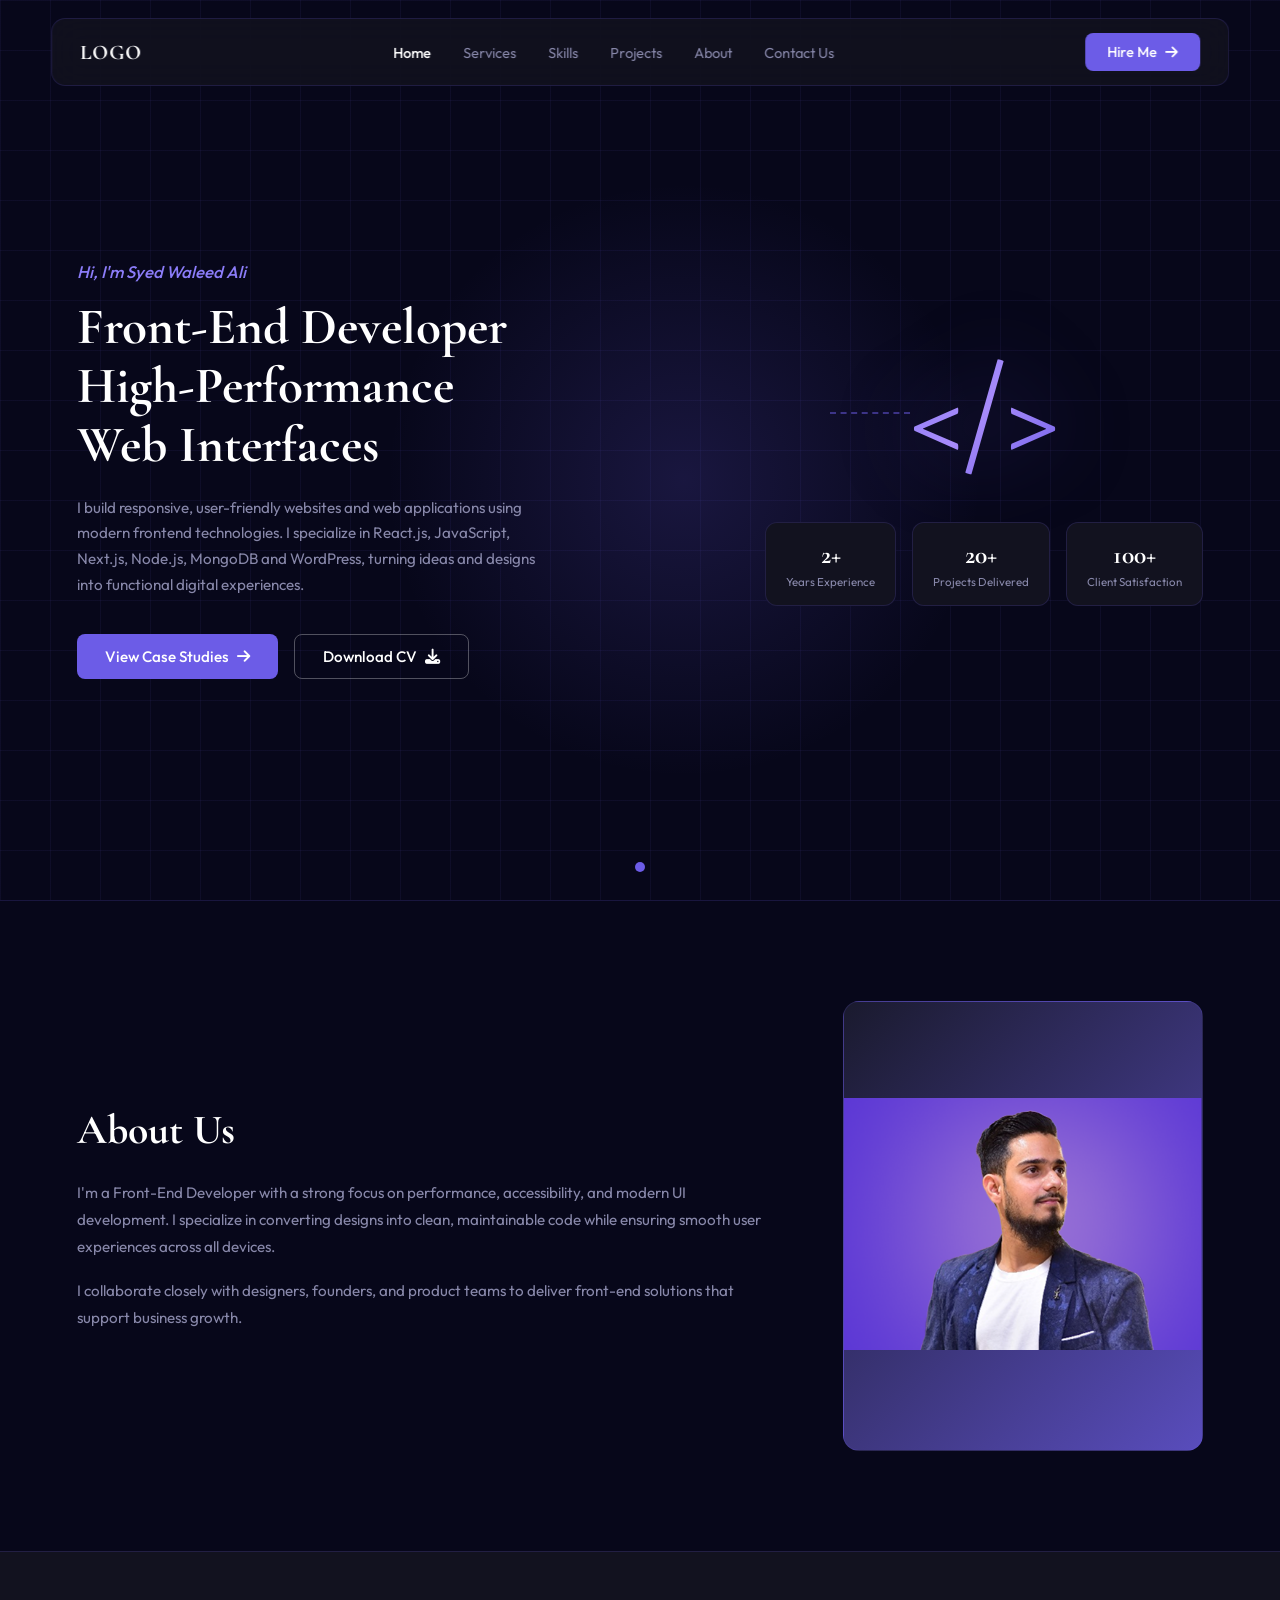
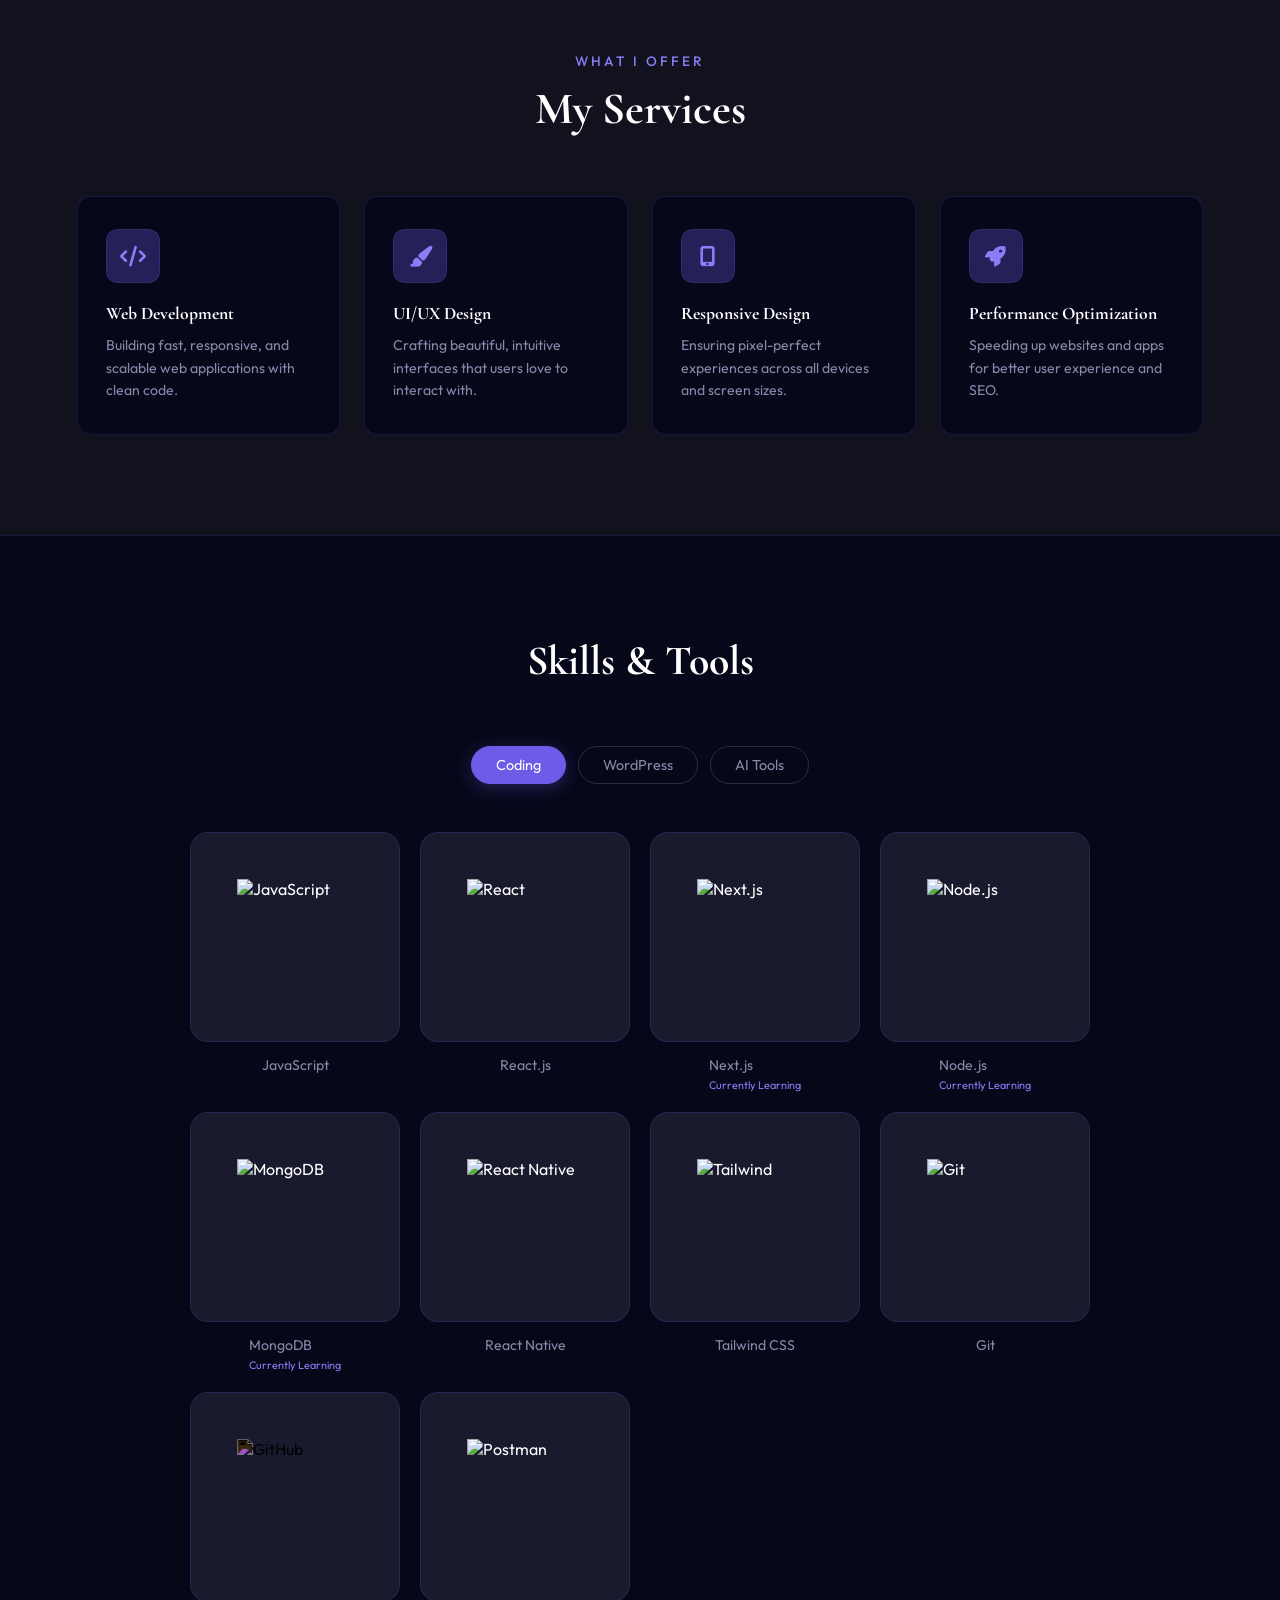
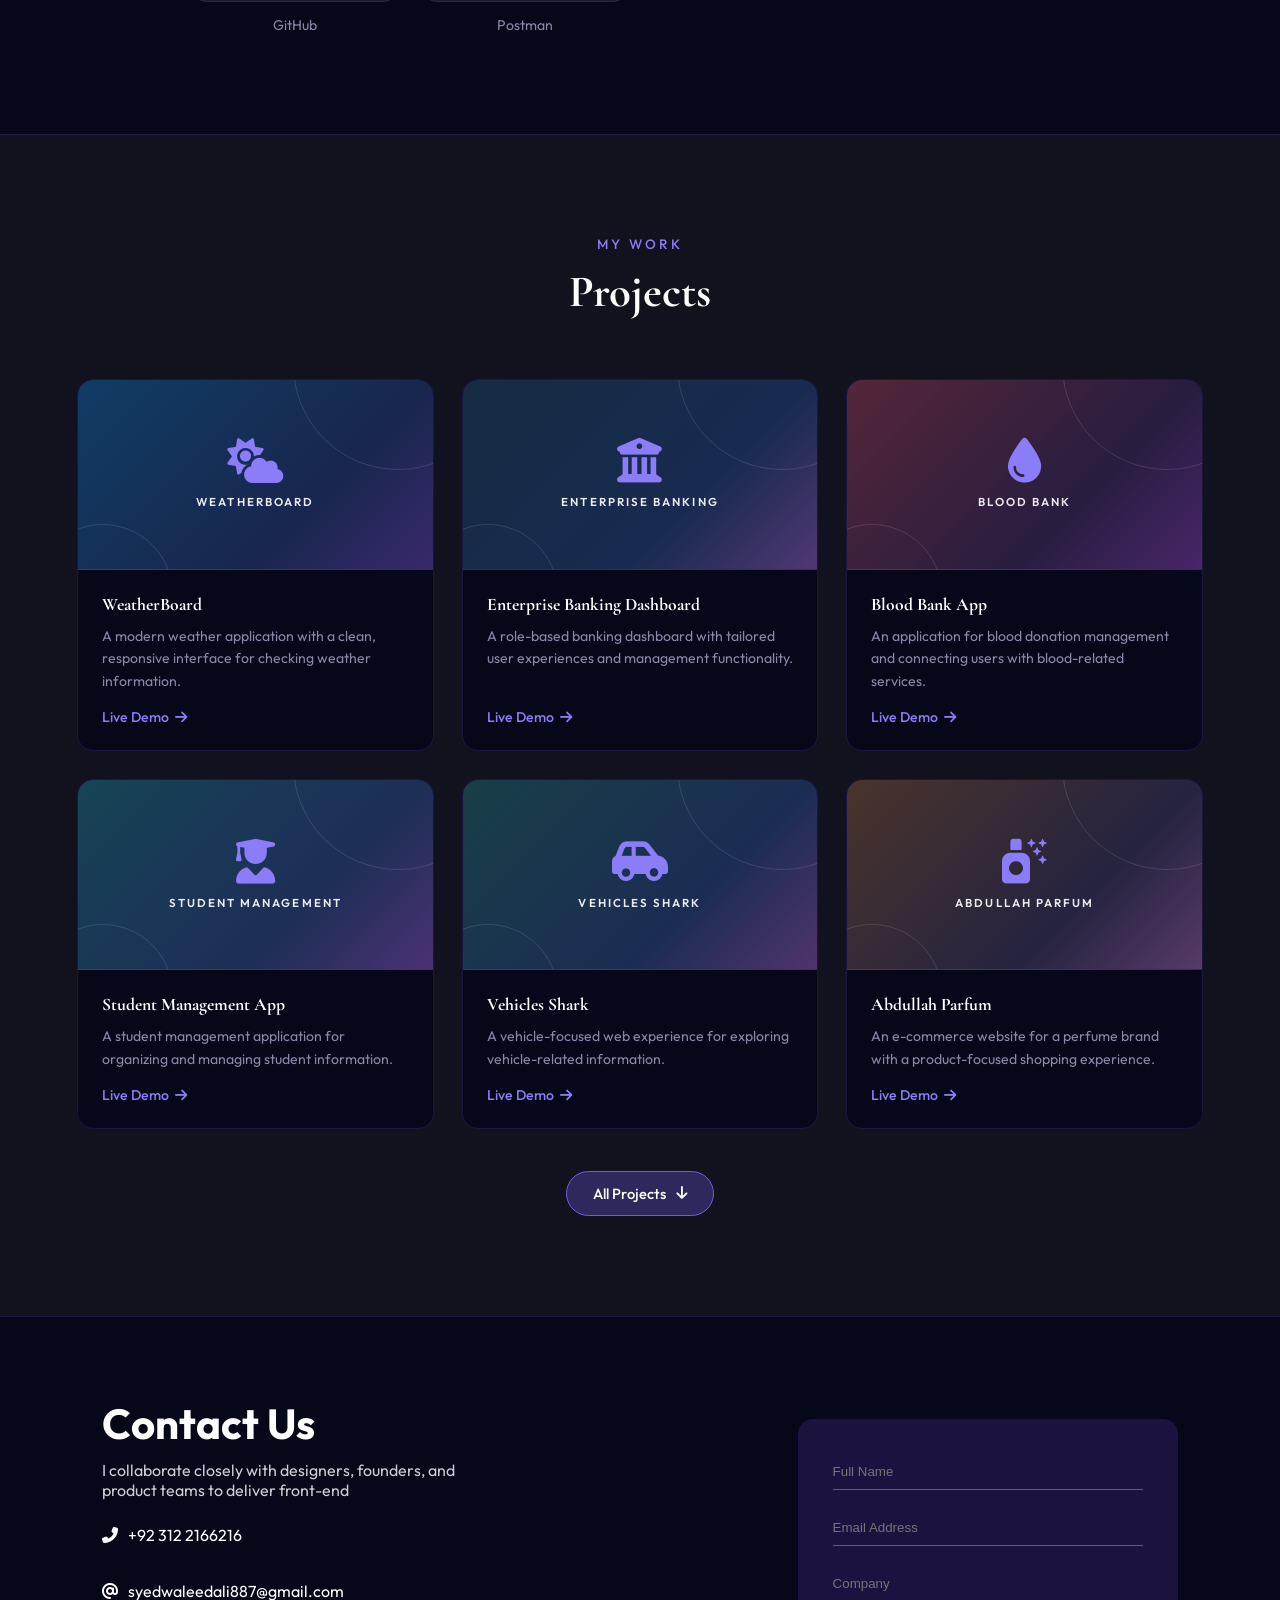
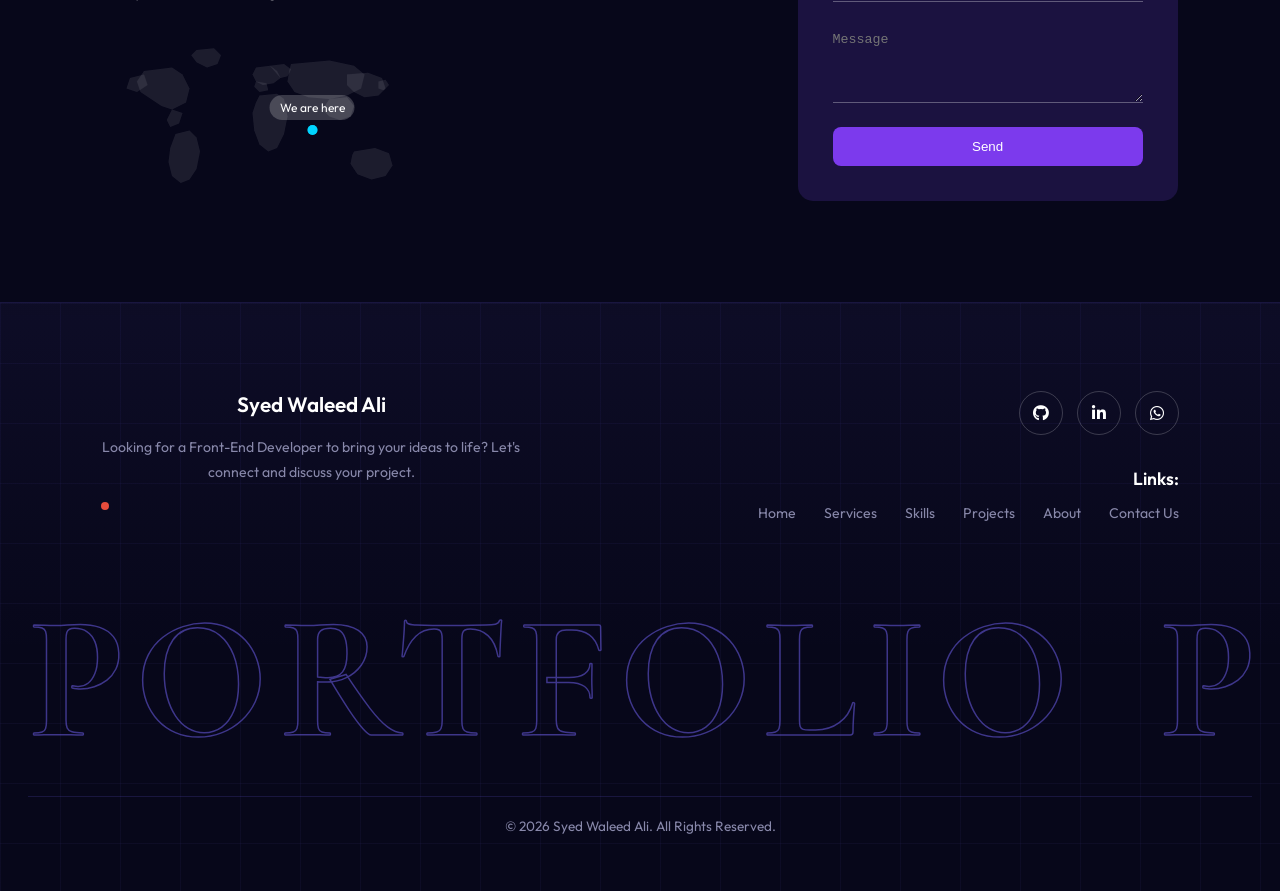
==== commit 9c867e3f: "Update portfolio skills and projects" ====
--- a/public/index.html
+++ b/public/index.html
@@ -152,14 +152,19 @@
         <h2>Skills &amp; Tools</h2>
       </div>
       <div class="skills-tabs">
-        <button class="tab-btn active" data-filter="coding">coding</button>
-        <button class="tab-btn" data-filter="wordpress">WordPress</button>
-        <button class="tab-btn" data-filter="tools">Tools</button>
-        <button class="tab-btn" data-filter="ai">Ai</button>
+        <button class="tab-btn active" data-filter="coding" aria-pressed="true">
+          Coding
+        </button>
+        <button class="tab-btn" data-filter="wordpress" aria-pressed="false">
+          WordPress
+        </button>
+        <button class="tab-btn" data-filter="ai" aria-pressed="false">
+          AI Tools
+        </button>
       </div>
       <div class="skills-icon-grid">
         <!-- CODING -->
-        <div class="skill-icon-card" data-cat="coding">
+        <!-- <div class="skill-icon-card" data-cat="coding">
           <div class="sic-inner">
             <img
               src="https://cdn.jsdelivr.net/gh/devicons/devicon/icons/html5/html5-original.svg"
@@ -167,8 +172,8 @@
             />
           </div>
           <span>HTML5</span>
-        </div>
-        <div class="skill-icon-card" data-cat="coding">
+        </div> -->
+        <!-- <div class="skill-icon-card" data-cat="coding">
           <div class="sic-inner">
             <img
               src="https://cdn.jsdelivr.net/gh/devicons/devicon/icons/css3/css3-original.svg"
@@ -176,7 +181,7 @@
             />
           </div>
           <span>CSS3</span>
-        </div>
+        </div> -->
         <div class="skill-icon-card" data-cat="coding">
           <div class="sic-inner">
             <img
@@ -198,11 +203,53 @@
         <div class="skill-icon-card" data-cat="coding">
           <div class="sic-inner">
             <img
+              src="https://cdn.jsdelivr.net/gh/devicons/devicon/icons/nextjs/nextjs-original.svg"
+              alt="Next.js"
+            />
+          </div>
+          <span
+            >Next.js <small class="skill-level">Currently Learning</small></span
+          >
+        </div>
+        <div class="skill-icon-card" data-cat="coding">
+          <div class="sic-inner">
+            <img
+              src="https://cdn.jsdelivr.net/gh/devicons/devicon/icons/nodejs/nodejs-original.svg"
+              alt="Node.js"
+            />
+          </div>
+          <span
+            >Node.js <small class="skill-level">Currently Learning</small></span
+          >
+        </div>
+        <div class="skill-icon-card" data-cat="coding">
+          <div class="sic-inner">
+            <img
+              src="https://cdn.jsdelivr.net/gh/devicons/devicon/icons/mongodb/mongodb-original.svg"
+              alt="MongoDB"
+            />
+          </div>
+          <span
+            >MongoDB <small class="skill-level">Currently Learning</small></span
+          >
+        </div>
+        <div class="skill-icon-card" data-cat="coding">
+          <div class="sic-inner">
+            <img
+              src="https://cdn.jsdelivr.net/gh/devicons/devicon/icons/react/react-original.svg"
+              alt="React Native"
+            />
+          </div>
+          <span>React Native</span>
+        </div>
+        <div class="skill-icon-card" data-cat="coding">
+          <div class="sic-inner">
+            <img
               src="https://cdn.jsdelivr.net/gh/devicons/devicon/icons/tailwindcss/tailwindcss-original.svg"
               alt="Tailwind"
             />
           </div>
-          <span>Tailwind</span>
+          <span>Tailwind CSS</span>
         </div>
         <div class="skill-icon-card" data-cat="coding">
           <div class="sic-inner">
@@ -223,7 +270,7 @@
           </div>
           <span>GitHub</span>
         </div>
-        <div class="skill-icon-card" data-cat="coding">
+        <!-- <div class="skill-icon-card" data-cat="coding">
           <div class="sic-inner">
             <img
               src="https://cdn.jsdelivr.net/gh/devicons/devicon/icons/sass/sass-original.svg"
@@ -231,6 +278,15 @@
             />
           </div>
           <span>SASS</span>
+        </div> -->
+        <div class="skill-icon-card" data-cat="coding">
+          <div class="sic-inner">
+            <img
+              src="https://cdn.jsdelivr.net/gh/devicons/devicon/icons/postman/postman-original.svg"
+              alt="Postman"
+            />
+          </div>
+          <span>Postman</span>
         </div>
 
         <!-- WORDPRESS -->
@@ -246,68 +302,15 @@
         </div>
         <div class="skill-icon-card hidden" data-cat="wordpress">
           <div class="sic-inner">
-            <img
-              src="https://cdn.jsdelivr.net/gh/devicons/devicon/icons/php/php-original.svg"
-              alt="PHP"
-            />
-          </div>
-          <span>PHP</span>
+            <span class="brand-mark elementor-mark" aria-hidden="true">E</span>
+          </div>
+          <span>Elementor Pro</span>
         </div>
         <div class="skill-icon-card hidden" data-cat="wordpress">
           <div class="sic-inner">
-            <img
-              src="https://cdn.jsdelivr.net/gh/devicons/devicon/icons/mysql/mysql-original.svg"
-              alt="MySQL"
-            />
-          </div>
-          <span>MySQL</span>
-        </div>
-        <div class="skill-icon-card hidden" data-cat="wordpress">
-          <div class="sic-inner">
-            <img
-              src="https://cdn.jsdelivr.net/gh/devicons/devicon/icons/elementor/elementor-original.svg"
-              alt="Elementor"
-            />
-          </div>
-          <span>Elementor</span>
-        </div>
-
-        <!-- TOOLS -->
-        <div class="skill-icon-card hidden" data-cat="tools">
-          <div class="sic-inner">
-            <img
-              src="https://cdn.jsdelivr.net/gh/devicons/devicon/icons/figma/figma-original.svg"
-              alt="Figma"
-            />
-          </div>
-          <span>Figma</span>
-        </div>
-        <div class="skill-icon-card hidden" data-cat="tools">
-          <div class="sic-inner">
-            <img
-              src="https://cdn.jsdelivr.net/gh/devicons/devicon/icons/vscode/vscode-original.svg"
-              alt="VS Code"
-            />
-          </div>
-          <span>VS Code</span>
-        </div>
-        <div class="skill-icon-card hidden" data-cat="tools">
-          <div class="sic-inner">
-            <img
-              src="https://cdn.jsdelivr.net/gh/devicons/devicon/icons/npm/npm-original-wordmark.svg"
-              alt="NPM"
-            />
-          </div>
-          <span>NPM</span>
-        </div>
-        <div class="skill-icon-card hidden" data-cat="tools">
-          <div class="sic-inner">
-            <img
-              src="https://cdn.jsdelivr.net/gh/devicons/devicon/icons/chrome/chrome-original.svg"
-              alt="Chrome Dev"
-            />
-          </div>
-          <span>Chrome Dev</span>
+            <span class="brand-mark divi-mark" aria-hidden="true">D</span>
+          </div>
+          <span>Divi Theme</span>
         </div>
 
         <!-- AI -->
@@ -321,31 +324,52 @@
           <span>ChatGPT</span>
         </div>
         <div class="skill-icon-card hidden" data-cat="ai">
-          <div
-            class="sic-inner ai-card"
-            style="background: linear-gradient(135deg, #cc785c, #c96442)"
-          >
-            <span class="ai-letter">M</span>
-          </div>
-          <span>Midjourney</span>
+          <div class="sic-inner ai-card ai-codex">
+            <span class="ai-letter">✳</span>
+          </div>
+          <span>OpenAI Codex</span>
         </div>
         <div class="skill-icon-card hidden" data-cat="ai">
-          <div
-            class="sic-inner ai-card"
-            style="background: linear-gradient(135deg, #5b6cf8, #8b5cf6)"
-          >
-            <span class="ai-letter">Cl</span>
-          </div>
-          <span>Claude AI</span>
+          <div class="sic-inner ai-card ai-claude">
+            <span class="ai-letter">C</span>
+          </div>
+          <span>Claude</span>
         </div>
         <div class="skill-icon-card hidden" data-cat="ai">
-          <div
-            class="sic-inner ai-card"
-            style="background: linear-gradient(135deg, #4285f4, #34a853)"
-          >
-            <span class="ai-letter">G</span>
-          </div>
-          <span>Gemini</span>
+          <div class="sic-inner ai-card ai-claude-code">
+            <span class="ai-letter">&gt;_</span>
+          </div>
+          <span>Claude Code</span>
+        </div>
+        <div class="skill-icon-card hidden" data-cat="ai">
+          <div class="sic-inner ai-card ai-opencode">
+            <span class="ai-letter">O</span>
+          </div>
+          <span>OpenCode</span>
+        </div>
+        <div class="skill-icon-card hidden" data-cat="ai">
+          <div class="sic-inner ai-card ai-cline">
+            <span class="ai-letter">C</span>
+          </div>
+          <span>Cline</span>
+        </div>
+        <div class="skill-icon-card hidden" data-cat="ai">
+          <div class="sic-inner ai-card ai-kilo">
+            <span class="ai-letter">K</span>
+          </div>
+          <span>Kilo Code</span>
+        </div>
+        <div class="skill-icon-card hidden" data-cat="ai">
+          <div class="sic-inner ai-card ai-qoder">
+            <span class="ai-letter">Q</span>
+          </div>
+          <span>Qoder AI</span>
+        </div>
+        <div class="skill-icon-card hidden" data-cat="ai">
+          <div class="sic-inner ai-card ai-lovable">
+            <span class="ai-letter">♥</span>
+          </div>
+          <span>Lovable</span>
         </div>
       </div>
     </section>
@@ -357,47 +381,241 @@
         <h2>Projects</h2>
       </div>
       <div class="projects-grid">
-        <div class="project-card">
-          <div class="project-img"><i class="fas fa-laptop-code"></i></div>
-          <div class="project-info">
-            <h3>E-Commerce Website</h3>
-            <p>
-              A fully responsive online store built with React and Tailwind CSS.
-            </p>
-            <div class="project-tags">
-              <span>React</span><span>Tailwind</span><span>JS</span>
-            </div>
-            <a href="#" class="project-link"
-              >View Project <i class="fas fa-arrow-right"></i
-            ></a>
-          </div>
-        </div>
-        <div class="project-card">
-          <div class="project-img"><i class="fas fa-chart-line"></i></div>
-          <div class="project-info">
-            <h3>Analytics Dashboard</h3>
-            <p>Real-time data dashboard with interactive charts and dark UI.</p>
-            <div class="project-tags">
-              <span>HTML</span><span>CSS</span><span>Chart.js</span>
-            </div>
-            <a href="#" class="project-link"
-              >View Project <i class="fas fa-arrow-right"></i
-            ></a>
-          </div>
-        </div>
-        <div class="project-card">
-          <div class="project-img"><i class="fas fa-mobile-alt"></i></div>
-          <div class="project-info">
-            <h3>Portfolio Website</h3>
-            <p>A modern portfolio with animations and responsive layout.</p>
-            <div class="project-tags">
-              <span>HTML</span><span>CSS</span><span>JS</span>
-            </div>
-            <a href="#" class="project-link"
-              >View Project <i class="fas fa-arrow-right"></i
-            ></a>
-          </div>
-        </div>
+        <article class="project-card">
+          <div class="project-img project-weather" aria-hidden="true">
+            <i class="fas fa-cloud-sun"></i><span>WEATHERBOARD</span>
+          </div>
+          <div class="project-info">
+            <h3>WeatherBoard</h3>
+            <p>
+              A modern weather application with a clean, responsive interface
+              for checking weather information.
+            </p>
+            <a
+              href="https://weatherboard-a1a20.web.app/"
+              target="_blank"
+              rel="noopener noreferrer"
+              class="project-link"
+              >Live Demo <i class="fas fa-arrow-right"></i
+            ></a>
+          </div>
+        </article>
+        <article class="project-card">
+          <div class="project-img project-banking" aria-hidden="true">
+            <i class="fas fa-building-columns"></i
+            ><span>ENTERPRISE BANKING</span>
+          </div>
+          <div class="project-info">
+            <h3>Enterprise Banking Dashboard</h3>
+            <p>
+              A role-based banking dashboard with tailored user experiences and
+              management functionality.
+            </p>
+            <a
+              href="https://enterprise-banking-d614d.web.app/"
+              target="_blank"
+              rel="noopener noreferrer"
+              class="project-link"
+              >Live Demo <i class="fas fa-arrow-right"></i
+            ></a>
+          </div>
+        </article>
+        <article class="project-card">
+          <div class="project-img project-blood" aria-hidden="true">
+            <i class="fas fa-droplet"></i><span>BLOOD BANK</span>
+          </div>
+          <div class="project-info">
+            <h3>Blood Bank App</h3>
+            <p>
+              An application for blood donation management and connecting users
+              with blood-related services.
+            </p>
+            <a
+              href="https://blood-bank-app-8a7e0.web.app/"
+              target="_blank"
+              rel="noopener noreferrer"
+              class="project-link"
+              >Live Demo <i class="fas fa-arrow-right"></i
+            ></a>
+          </div>
+        </article>
+        <article class="project-card">
+          <div class="project-img project-student" aria-hidden="true">
+            <i class="fas fa-user-graduate"></i><span>STUDENT MANAGEMENT</span>
+          </div>
+          <div class="project-info">
+            <h3>Student Management App</h3>
+            <p>
+              A student management application for organizing and managing
+              student information.
+            </p>
+            <a
+              href="https://student-management-app-201cb.web.app/"
+              target="_blank"
+              rel="noopener noreferrer"
+              class="project-link"
+              >Live Demo <i class="fas fa-arrow-right"></i
+            ></a>
+          </div>
+        </article>
+        <article class="project-card">
+          <div class="project-img project-vehicles" aria-hidden="true">
+            <i class="fas fa-car-side"></i><span>VEHICLES SHARK</span>
+          </div>
+          <div class="project-info">
+            <h3>Vehicles Shark</h3>
+            <p>
+              A vehicle-focused web experience for exploring vehicle-related
+              information.
+            </p>
+            <a
+              href="https://vehicles-shark.web.app/"
+              target="_blank"
+              rel="noopener noreferrer"
+              class="project-link"
+              >Live Demo <i class="fas fa-arrow-right"></i
+            ></a>
+          </div>
+        </article>
+        <article class="project-card">
+          <div class="project-img project-parfum" aria-hidden="true">
+            <i class="fas fa-spray-can-sparkles"></i
+            ><span>ABDULLAH PARFUM</span>
+          </div>
+          <div class="project-info">
+            <h3>Abdullah Parfum</h3>
+            <p>
+              An e-commerce website for a perfume brand with a product-focused
+              shopping experience.
+            </p>
+            <a
+              href="https://abdullahparfum.web.app/"
+              target="_blank"
+              rel="noopener noreferrer"
+              class="project-link"
+              >Live Demo <i class="fas fa-arrow-right"></i
+            ></a>
+          </div>
+        </article>
+        <article class="project-card additional-project" hidden>
+          <div class="project-img project-sweets" aria-hidden="true">
+            <i class="fas fa-cookie-bite"></i><span>ADIL SWEETS</span>
+          </div>
+          <div class="project-info">
+            <h3>Adil Sweets</h3>
+            <p>
+              A sweets and confectionery website presenting a local brand and
+              its offerings.
+            </p>
+            <a
+              href="https://adil-sweets-3a422.web.app/"
+              target="_blank"
+              rel="noopener noreferrer"
+              class="project-link"
+              >Live Demo <i class="fas fa-arrow-right"></i
+            ></a>
+          </div>
+        </article>
+        <article class="project-card additional-project" hidden>
+          <div class="project-img project-furnix" aria-hidden="true">
+            <i class="fas fa-couch"></i><span>FURNIX</span>
+          </div>
+          <div class="project-info">
+            <h3>Furnix</h3>
+            <p>
+              A furniture-focused storefront concept for browsing home
+              furnishings.
+            </p>
+            <a
+              href="https://furnix-b74cd.web.app/"
+              target="_blank"
+              rel="noopener noreferrer"
+              class="project-link"
+              >Live Demo <i class="fas fa-arrow-right"></i
+            ></a>
+          </div>
+        </article>
+        <article class="project-card additional-project" hidden>
+          <div class="project-img project-noon" aria-hidden="true">
+            <i class="fas fa-bag-shopping"></i><span>NOON</span>
+          </div>
+          <div class="project-info">
+            <h3>Noon</h3>
+            <p>
+              An online shopping experience showcasing a broad selection of
+              products.
+            </p>
+            <a
+              href="https://noon-a5573.web.app/"
+              target="_blank"
+              rel="noopener noreferrer"
+              class="project-link"
+              >Live Demo <i class="fas fa-arrow-right"></i
+            ></a>
+          </div>
+        </article>
+        <article class="project-card additional-project" hidden>
+          <div class="project-img project-salt" aria-hidden="true">
+            <i class="fas fa-utensils"></i><span>SALT'N PEPPER</span>
+          </div>
+          <div class="project-info">
+            <h3>Salt'n Pepper</h3>
+            <p>
+              A restaurant website presenting the Salt'n Pepper dining brand and
+              menu experience.
+            </p>
+            <a
+              href="https://salt-n-pepper-d4cfd.web.app/"
+              target="_blank"
+              rel="noopener noreferrer"
+              class="project-link"
+              >Live Demo <i class="fas fa-arrow-right"></i
+            ></a>
+          </div>
+        </article>
+        <article class="project-card additional-project" hidden>
+          <div class="project-img project-github" aria-hidden="true">
+            <i class="fab fa-github"></i><span>USER FINDER</span>
+          </div>
+          <div class="project-info">
+            <h3>GitHub User Finder</h3>
+            <p>
+              A focused interface for searching and viewing GitHub user
+              profiles.
+            </p>
+            <a
+              href="https://github-user-finder-application.web.app/"
+              target="_blank"
+              rel="noopener noreferrer"
+              class="project-link"
+              >Live Demo <i class="fas fa-arrow-right"></i
+            ></a>
+          </div>
+        </article>
+        <article class="project-card additional-project" hidden>
+          <div class="project-img project-builder" aria-hidden="true">
+            <i class="fas fa-cubes"></i><span>BUILDER</span>
+          </div>
+          <div class="project-info">
+            <h3>Builder With Tailwind</h3>
+            <p>
+              A web project featuring a builder interface styled with Tailwind
+              CSS.
+            </p>
+            <a
+              href="https://builder-with-tailwind.web.app/"
+              target="_blank"
+              rel="noopener noreferrer"
+              class="project-link"
+              >Live Demo <i class="fas fa-arrow-right"></i
+            ></a>
+          </div>
+        </article>
+      </div>
+      <div class="projects-toggle-wrap">
+        <button class="projects-toggle" type="button" aria-expanded="false">
+          All Projects <i class="fas fa-arrow-down" aria-hidden="true"></i>
+        </button>
       </div>
     </section>
     <!--  -->
@@ -506,10 +724,10 @@
       <div class="footer-top">
         <!-- Left: Text + Description -->
         <div class="footer-left">
-          <h3>Syed Waleed Ali </h3>
+          <h3>Syed Waleed Ali</h3>
           <p>
-            Looking for a Front-End Developer to bring your
-            ideas to life? Let's connect and discuss your project.
+            Looking for a Front-End Developer to bring your ideas to life? Let's
+            connect and discuss your project.
           </p>
           <span class="footer-dot"></span>
         </div>
--- a/public/style.css
+++ b/public/style.css
@@ -1312,4 +1312,106 @@
   .contact-right {
     width: 100%;
   }
-}+}
+
+/* Skills and project section refinements */
+.skills-icon-grid { grid-template-columns: repeat(4, minmax(0, 1fr)); }
+.skill-icon-card.hidden { display: none; }
+.skill-level {
+  display: block;
+  margin-top: 5px;
+  color: var(--purple-light);
+  font-size: .68rem;
+  line-height: 1.2;
+  font-weight: 400;
+}
+.brand-mark {
+  display: grid;
+  place-items: center;
+  width: 48px;
+  height: 48px;
+  border-radius: 13px;
+  font: 700 2rem var(--font-body);
+  color: #fff;
+}
+.elementor-mark { background: linear-gradient(145deg, #92003b, #d6366c); }
+.divi-mark { background: linear-gradient(145deg, #5c2d91, #8e5bc2); }
+.ai-card { padding: 0; }
+.ai-card .ai-letter { font-family: var(--font-body); font-size: 2rem; }
+.ai-codex { background: linear-gradient(135deg, #1b8f77, #0e5f53) !important; }
+.ai-claude { background: linear-gradient(135deg, #cc785c, #a94f36) !important; }
+.ai-claude-code { background: linear-gradient(135deg, #bb694e, #7a3e31) !important; }
+.ai-opencode { background: linear-gradient(135deg, #4052a1, #28336f) !important; }
+.ai-cline { background: linear-gradient(135deg, #4b79d8, #2951a3) !important; }
+.ai-kilo { background: linear-gradient(135deg, #7646d7, #4a258f) !important; }
+.ai-qoder { background: linear-gradient(135deg, #08a2a0, #087078) !important; }
+.ai-lovable { background: linear-gradient(135deg, #ef6d9b, #bf3d70) !important; }
+.projects-grid { grid-template-columns: repeat(3, minmax(0, 1fr)); align-items: stretch; }
+.project-card { display: flex; flex-direction: column; min-width: 0; }
+.project-info { display: flex; flex: 1; flex-direction: column; align-items: flex-start; }
+.project-info p { flex: 1; }
+.project-img {
+  position: relative;
+  overflow: hidden;
+  height: 190px;
+  flex-direction: column;
+  gap: 10px;
+  color: rgba(255,255,255,.9);
+  background: radial-gradient(ellipse at 75% 25%, rgba(139,124,248,.4), transparent 42%), linear-gradient(135deg, #11132b, #30235b);
+}
+.project-img::before, .project-img::after {
+  content: '';
+  position: absolute;
+  border: 1px solid rgba(255,255,255,.12);
+  border-radius: 50%;
+  width: 210px;
+  height: 210px;
+  right: -70px;
+  top: -120px;
+}
+.project-img::after { width: 140px; height: 140px; right: auto; left: -45px; top: auto; bottom: -95px; }
+.project-img i, .project-img span { position: relative; z-index: 1; }
+.project-img i { font-size: 2.8rem; color: var(--purple-light); }
+.project-img span { font-size: .72rem; font-weight: 600; letter-spacing: .18em; }
+.project-weather { background: linear-gradient(135deg,#103d64,#18264f 65%,#39296b); }
+.project-banking { background: linear-gradient(135deg,#152c42,#182a50 65%,#513775); }
+.project-blood { background: linear-gradient(135deg,#552638,#271d3f 65%,#49266a); }
+.project-student { background: linear-gradient(135deg,#164455,#1d2e57 65%,#4b3273); }
+.project-vehicles { background: linear-gradient(135deg,#183f47,#1b2c53 65%,#51336e); }
+.project-parfum { background: linear-gradient(135deg,#4a342b,#25233f 65%,#573a68); }
+.project-sweets { background: linear-gradient(135deg,#5a3b28,#352542 65%,#624071); }
+.project-furnix { background: linear-gradient(135deg,#4b3b2c,#292542 65%,#5e4670); }
+.project-noon { background: linear-gradient(135deg,#3b3d62,#252443 65%,#59457b); }
+.project-salt { background: linear-gradient(135deg,#53432d,#292442 65%,#69465b); }
+.project-github { background: linear-gradient(135deg,#242c48,#171a31 65%,#493773); }
+.project-builder { background: linear-gradient(135deg,#193c54,#1e2850 65%,#593e81); }
+.project-card[hidden] { display: none; }
+.projects-toggle-wrap { display: flex; justify-content: center; margin-top: 42px; }
+.projects-toggle {
+  display: inline-flex;
+  align-items: center;
+  gap: 10px;
+  padding: 12px 26px;
+  border: 1px solid var(--purple);
+  border-radius: 100px;
+  background: var(--purple-glow);
+  color: var(--white);
+  font: 500 .92rem var(--font-body);
+  cursor: pointer;
+  transition: var(--transition);
+}
+.projects-toggle:hover, .projects-toggle:focus-visible { background: var(--purple); box-shadow: 0 6px 22px var(--purple-glow); outline: none; }
+.tab-btn:focus-visible { outline: 2px solid var(--purple-light); outline-offset: 3px; }
+.project-link:focus-visible { outline: 2px solid var(--purple-light); outline-offset: 3px; }
+@media (max-width: 900px) {
+  .projects-grid { grid-template-columns: repeat(2, minmax(0, 1fr)); }
+  .skills-icon-grid { grid-template-columns: repeat(4, minmax(0, 1fr)); }
+}
+@media (max-width: 600px) {
+  .projects-grid { grid-template-columns: 1fr; }
+  .skills-icon-grid { grid-template-columns: repeat(2, minmax(0, 1fr)); }
+  .project-img { height: 175px; }
+}
+@media (prefers-reduced-motion: reduce) {
+  .additional-project { animation: none; }
+}
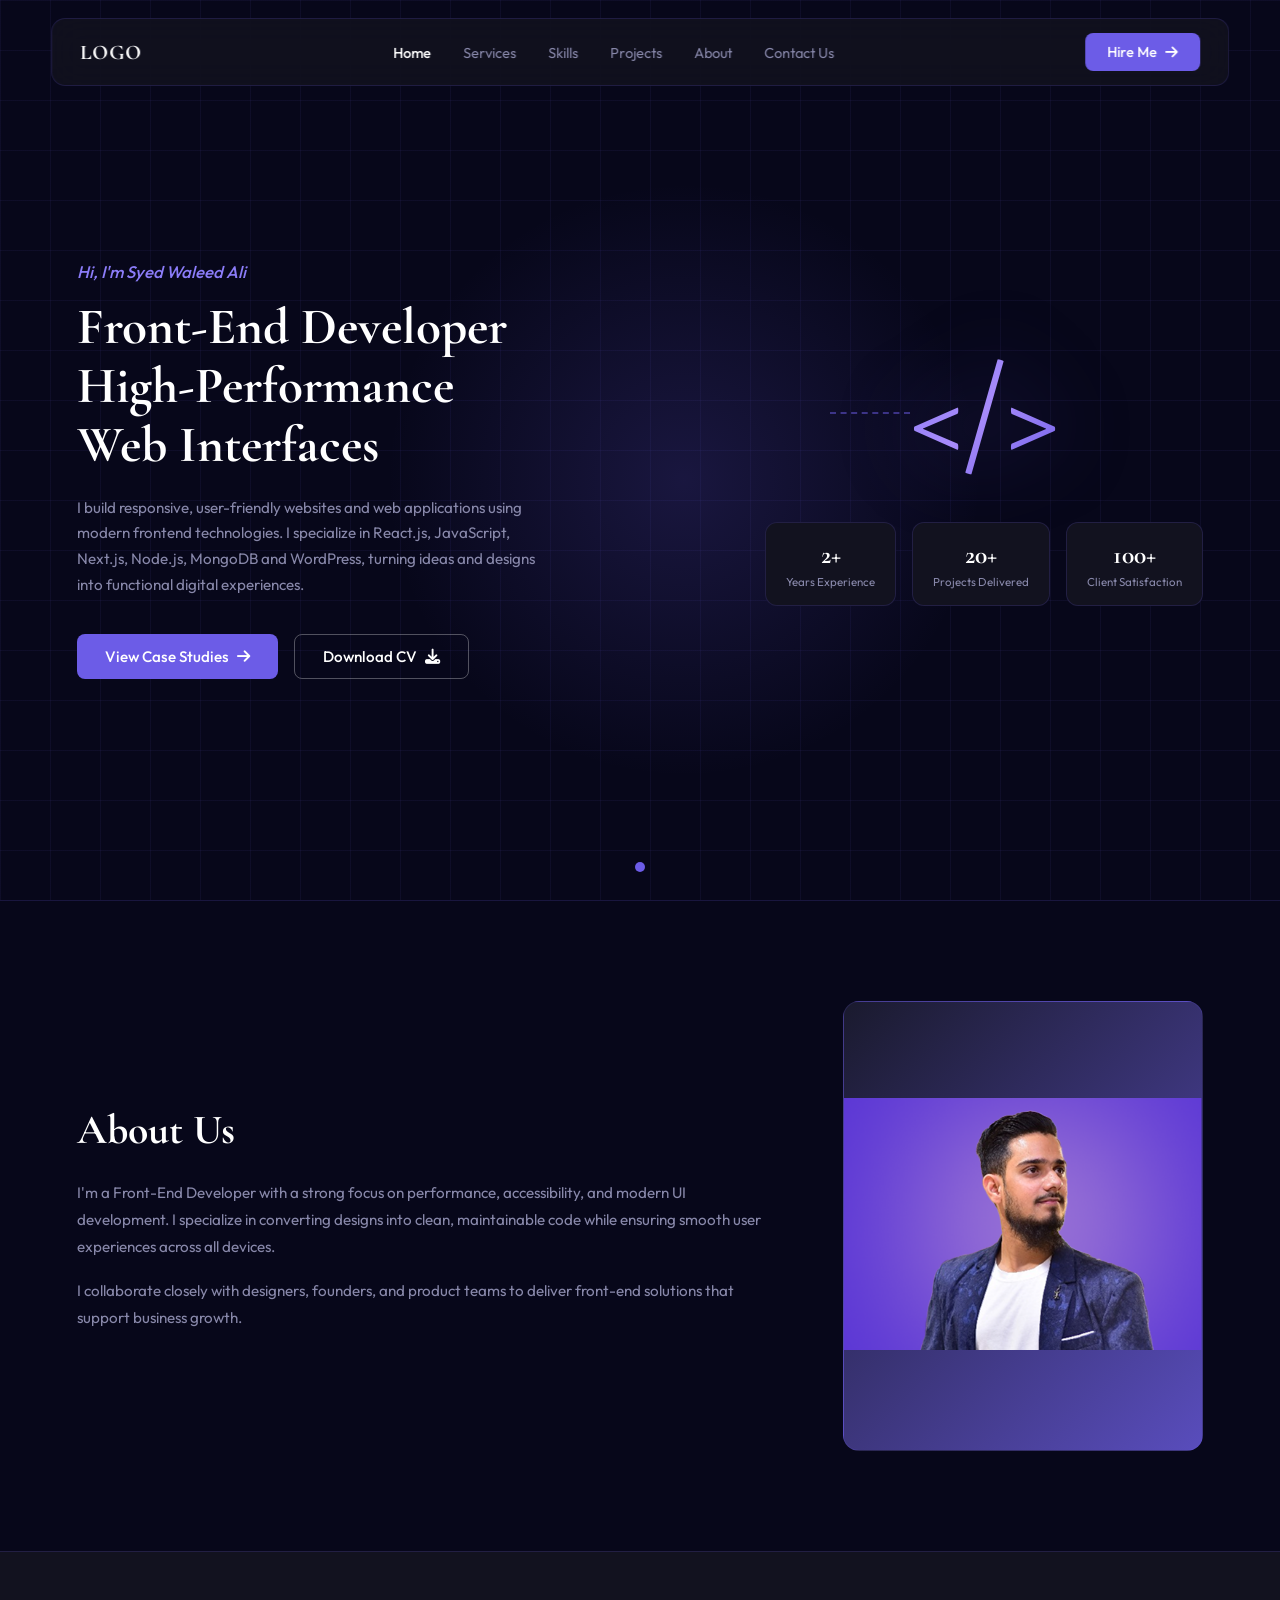
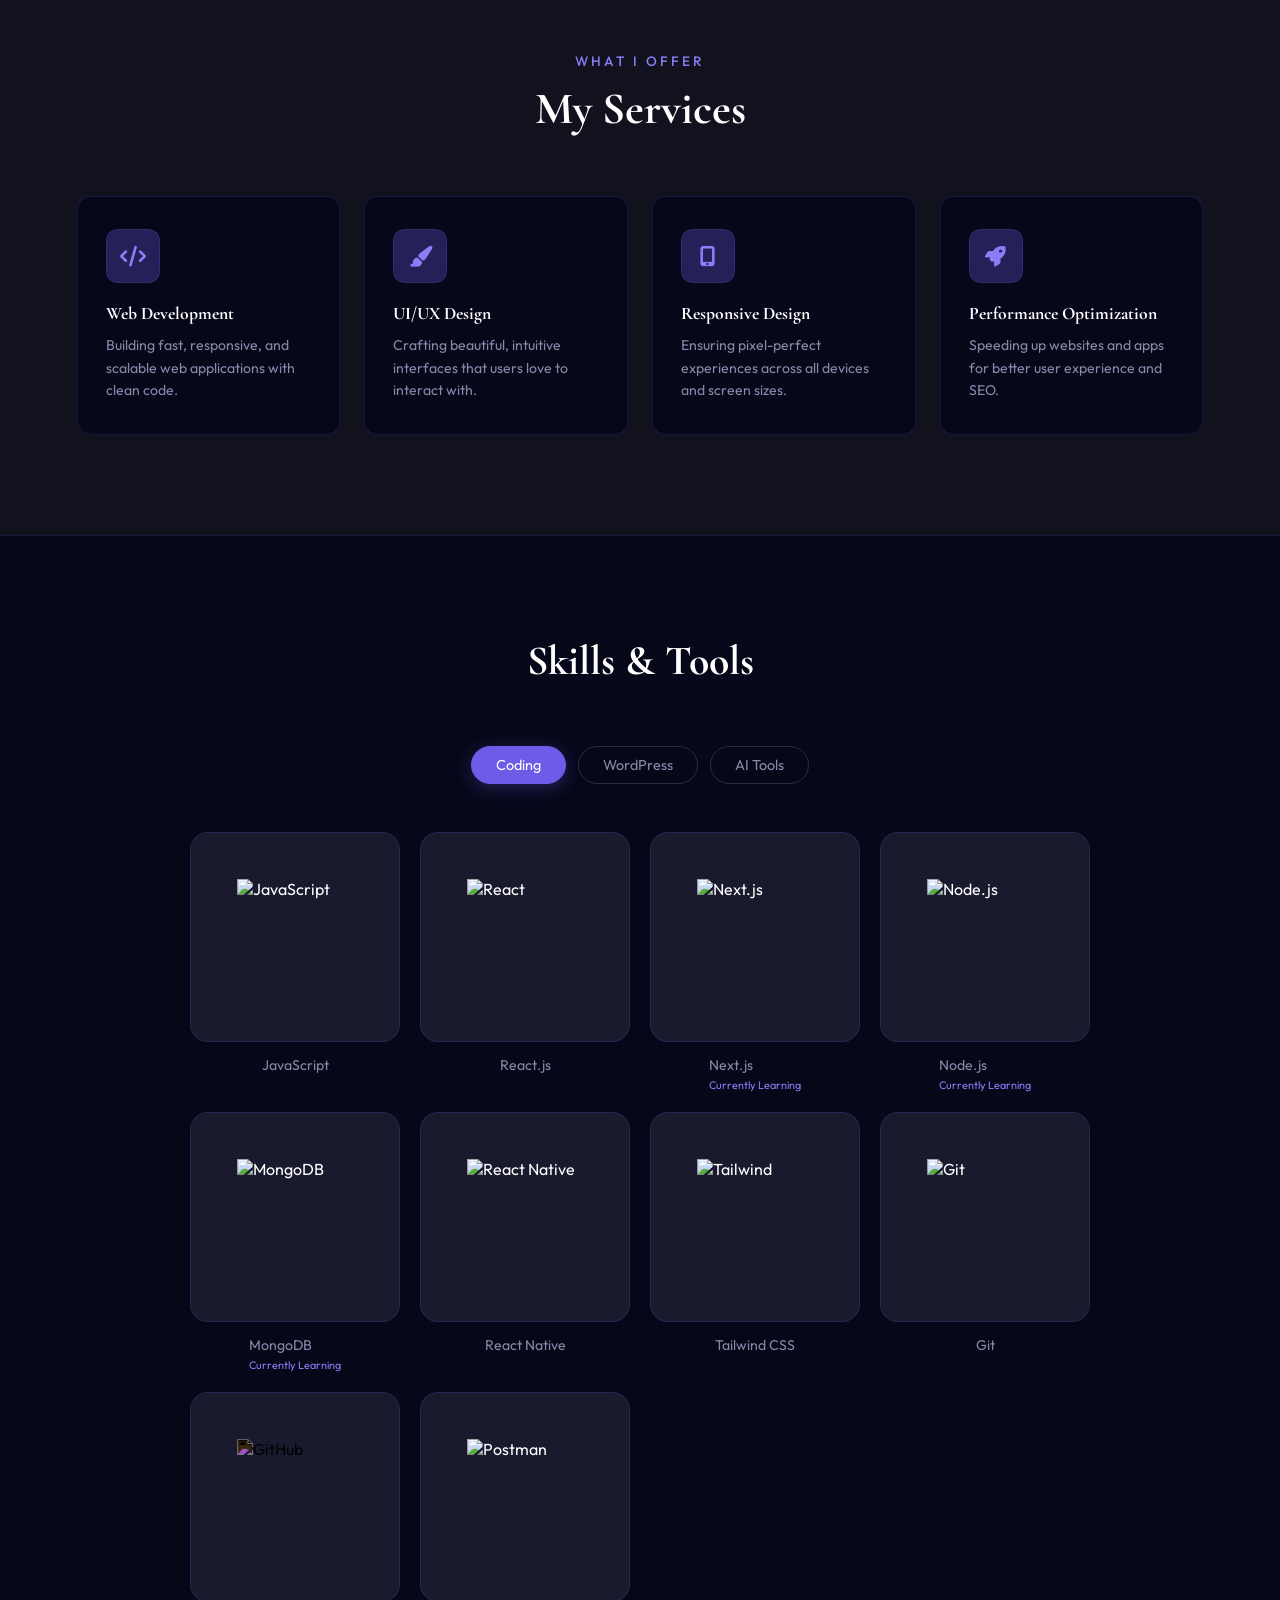
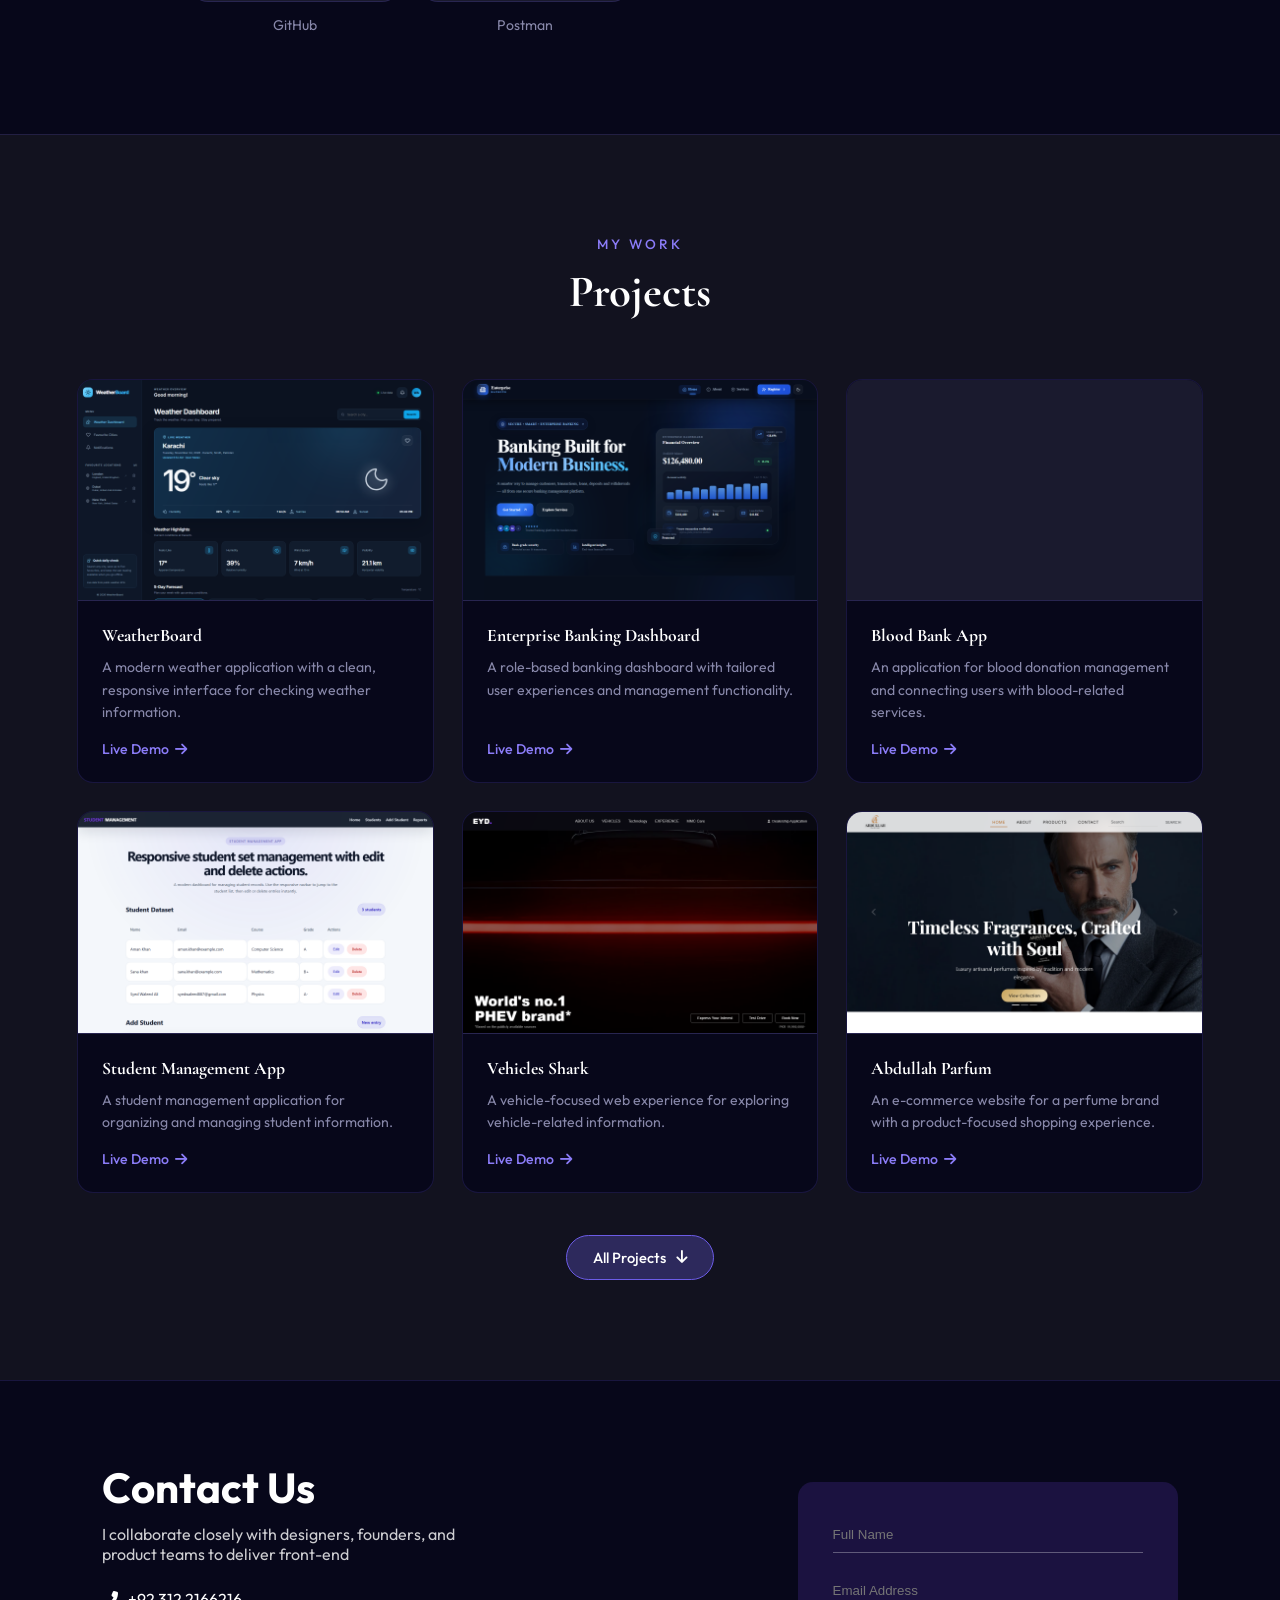
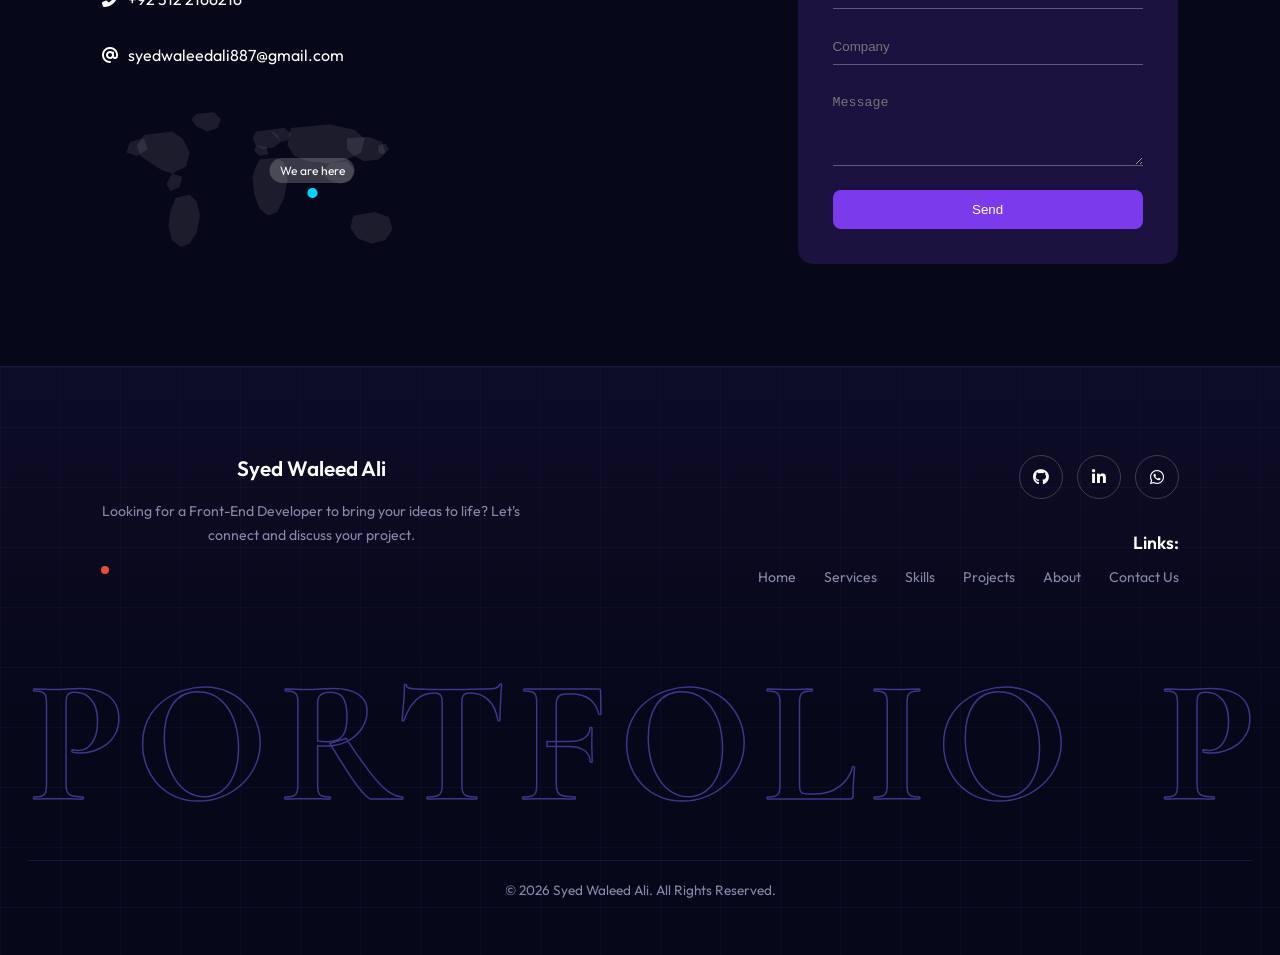
==== commit e51c5577: "add animation" ====
--- a/public/index.html
+++ b/public/index.html
@@ -55,7 +55,7 @@
           <a href="#projects" class="btn-primary"
             >View Case Studies <i class="fas fa-arrow-right"></i
           ></a>
-          <a href="#" class="btn-outline" download
+          <a href="./assets/Resume/Resume Syed Waleed Ali.pdf" class="btn-outline" download
             >Download CV <i class="fas fa-download"></i
           ></a>
         </div>
@@ -382,9 +382,7 @@
       </div>
       <div class="projects-grid">
         <article class="project-card">
-          <div class="project-img project-weather" aria-hidden="true">
-            <i class="fas fa-cloud-sun"></i><span>WEATHERBOARD</span>
-          </div>
+          <div class="project-img"><img class="project-screenshot" src="assets/projects/weatherboard.png" alt="WeatherBoard homepage screenshot" width="1440" height="900" loading="lazy" decoding="async" /></div>
           <div class="project-info">
             <h3>WeatherBoard</h3>
             <p>
@@ -401,10 +399,7 @@
           </div>
         </article>
         <article class="project-card">
-          <div class="project-img project-banking" aria-hidden="true">
-            <i class="fas fa-building-columns"></i
-            ><span>ENTERPRISE BANKING</span>
-          </div>
+          <div class="project-img"><img class="project-screenshot" src="assets/projects/enterprise-banking.png" alt="Enterprise Banking Dashboard homepage screenshot" width="1440" height="900" loading="lazy" decoding="async" /></div>
           <div class="project-info">
             <h3>Enterprise Banking Dashboard</h3>
             <p>
@@ -421,9 +416,7 @@
           </div>
         </article>
         <article class="project-card">
-          <div class="project-img project-blood" aria-hidden="true">
-            <i class="fas fa-droplet"></i><span>BLOOD BANK</span>
-          </div>
+          <div class="project-img"><img class="project-screenshot" src="assets/projects/blood-bank.png" alt="Blood Bank App homepage screenshot" width="1440" height="900" loading="lazy" decoding="async" /></div>
           <div class="project-info">
             <h3>Blood Bank App</h3>
             <p>
@@ -440,9 +433,7 @@
           </div>
         </article>
         <article class="project-card">
-          <div class="project-img project-student" aria-hidden="true">
-            <i class="fas fa-user-graduate"></i><span>STUDENT MANAGEMENT</span>
-          </div>
+          <div class="project-img"><img class="project-screenshot" src="assets/projects/student-management.png" alt="Student Management App homepage screenshot" width="1440" height="900" loading="lazy" decoding="async" /></div>
           <div class="project-info">
             <h3>Student Management App</h3>
             <p>
@@ -459,9 +450,7 @@
           </div>
         </article>
         <article class="project-card">
-          <div class="project-img project-vehicles" aria-hidden="true">
-            <i class="fas fa-car-side"></i><span>VEHICLES SHARK</span>
-          </div>
+          <div class="project-img"><img class="project-screenshot" src="assets/projects/vehicles-shark.png" alt="Vehicles Shark homepage screenshot" width="1440" height="900" loading="lazy" decoding="async" /></div>
           <div class="project-info">
             <h3>Vehicles Shark</h3>
             <p>
@@ -478,10 +467,7 @@
           </div>
         </article>
         <article class="project-card">
-          <div class="project-img project-parfum" aria-hidden="true">
-            <i class="fas fa-spray-can-sparkles"></i
-            ><span>ABDULLAH PARFUM</span>
-          </div>
+          <div class="project-img"><img class="project-screenshot" src="assets/projects/abdullah-parfum.png" alt="Abdullah Parfum homepage screenshot" width="1440" height="900" loading="lazy" decoding="async" /></div>
           <div class="project-info">
             <h3>Abdullah Parfum</h3>
             <p>
@@ -498,9 +484,7 @@
           </div>
         </article>
         <article class="project-card additional-project" hidden>
-          <div class="project-img project-sweets" aria-hidden="true">
-            <i class="fas fa-cookie-bite"></i><span>ADIL SWEETS</span>
-          </div>
+          <div class="project-img"><img class="project-screenshot" src="assets/projects/adil-sweets.png" alt="Adil Sweets homepage screenshot" width="1440" height="900" loading="lazy" decoding="async" /></div>
           <div class="project-info">
             <h3>Adil Sweets</h3>
             <p>
@@ -517,9 +501,7 @@
           </div>
         </article>
         <article class="project-card additional-project" hidden>
-          <div class="project-img project-furnix" aria-hidden="true">
-            <i class="fas fa-couch"></i><span>FURNIX</span>
-          </div>
+          <div class="project-img"><img class="project-screenshot" src="assets/projects/furnix.png" alt="Furnix homepage screenshot" width="1440" height="900" loading="lazy" decoding="async" /></div>
           <div class="project-info">
             <h3>Furnix</h3>
             <p>
@@ -536,9 +518,7 @@
           </div>
         </article>
         <article class="project-card additional-project" hidden>
-          <div class="project-img project-noon" aria-hidden="true">
-            <i class="fas fa-bag-shopping"></i><span>NOON</span>
-          </div>
+          <div class="project-img"><img class="project-screenshot" src="assets/projects/noon.png" alt="Noon homepage screenshot" width="1440" height="900" loading="lazy" decoding="async" /></div>
           <div class="project-info">
             <h3>Noon</h3>
             <p>
@@ -555,9 +535,7 @@
           </div>
         </article>
         <article class="project-card additional-project" hidden>
-          <div class="project-img project-salt" aria-hidden="true">
-            <i class="fas fa-utensils"></i><span>SALT'N PEPPER</span>
-          </div>
+          <div class="project-img"><img class="project-screenshot" src="assets/projects/salt-n-pepper.png" alt="Salt'n Pepper homepage screenshot" width="1440" height="900" loading="lazy" decoding="async" /></div>
           <div class="project-info">
             <h3>Salt'n Pepper</h3>
             <p>
@@ -574,9 +552,7 @@
           </div>
         </article>
         <article class="project-card additional-project" hidden>
-          <div class="project-img project-github" aria-hidden="true">
-            <i class="fab fa-github"></i><span>USER FINDER</span>
-          </div>
+          <div class="project-img"><img class="project-screenshot" src="assets/projects/github-user-finder.png" alt="GitHub User Finder homepage screenshot" width="1440" height="900" loading="lazy" decoding="async" /></div>
           <div class="project-info">
             <h3>GitHub User Finder</h3>
             <p>
@@ -593,9 +569,7 @@
           </div>
         </article>
         <article class="project-card additional-project" hidden>
-          <div class="project-img project-builder" aria-hidden="true">
-            <i class="fas fa-cubes"></i><span>BUILDER</span>
-          </div>
+          <div class="project-img"><img class="project-screenshot" src="assets/projects/builder-with-tailwind.png" alt="Builder With Tailwind homepage screenshot" width="1440" height="900" loading="lazy" decoding="async" /></div>
           <div class="project-info">
             <h3>Builder With Tailwind</h3>
             <p>
--- a/public/style.css
+++ b/public/style.css
@@ -1353,26 +1353,20 @@
 .project-img {
   position: relative;
   overflow: hidden;
-  height: 190px;
-  flex-direction: column;
-  gap: 10px;
-  color: rgba(255,255,255,.9);
-  background: radial-gradient(ellipse at 75% 25%, rgba(139,124,248,.4), transparent 42%), linear-gradient(135deg, #11132b, #30235b);
-}
-.project-img::before, .project-img::after {
-  content: '';
-  position: absolute;
-  border: 1px solid rgba(255,255,255,.12);
-  border-radius: 50%;
-  width: 210px;
-  height: 210px;
-  right: -70px;
-  top: -120px;
-}
-.project-img::after { width: 140px; height: 140px; right: auto; left: -45px; top: auto; bottom: -95px; }
-.project-img i, .project-img span { position: relative; z-index: 1; }
-.project-img i { font-size: 2.8rem; color: var(--purple-light); }
-.project-img span { font-size: .72rem; font-weight: 600; letter-spacing: .18em; }
+  height: auto;
+  aspect-ratio: 16 / 10;
+  background: var(--bg-card2);
+}
+.project-img::before, .project-img::after { display: none; }
+.project-screenshot {
+  display: block;
+  width: 100%;
+  height: 100%;
+  object-fit: cover;
+  object-position: top center;
+  transition: transform .45s ease;
+}
+.project-card:hover .project-screenshot { transform: scale(1.025); }
 .project-weather { background: linear-gradient(135deg,#103d64,#18264f 65%,#39296b); }
 .project-banking { background: linear-gradient(135deg,#152c42,#182a50 65%,#513775); }
 .project-blood { background: linear-gradient(135deg,#552638,#271d3f 65%,#49266a); }
@@ -1410,7 +1404,6 @@
 @media (max-width: 600px) {
   .projects-grid { grid-template-columns: 1fr; }
   .skills-icon-grid { grid-template-columns: repeat(2, minmax(0, 1fr)); }
-  .project-img { height: 175px; }
 }
 @media (prefers-reduced-motion: reduce) {
   .additional-project { animation: none; }
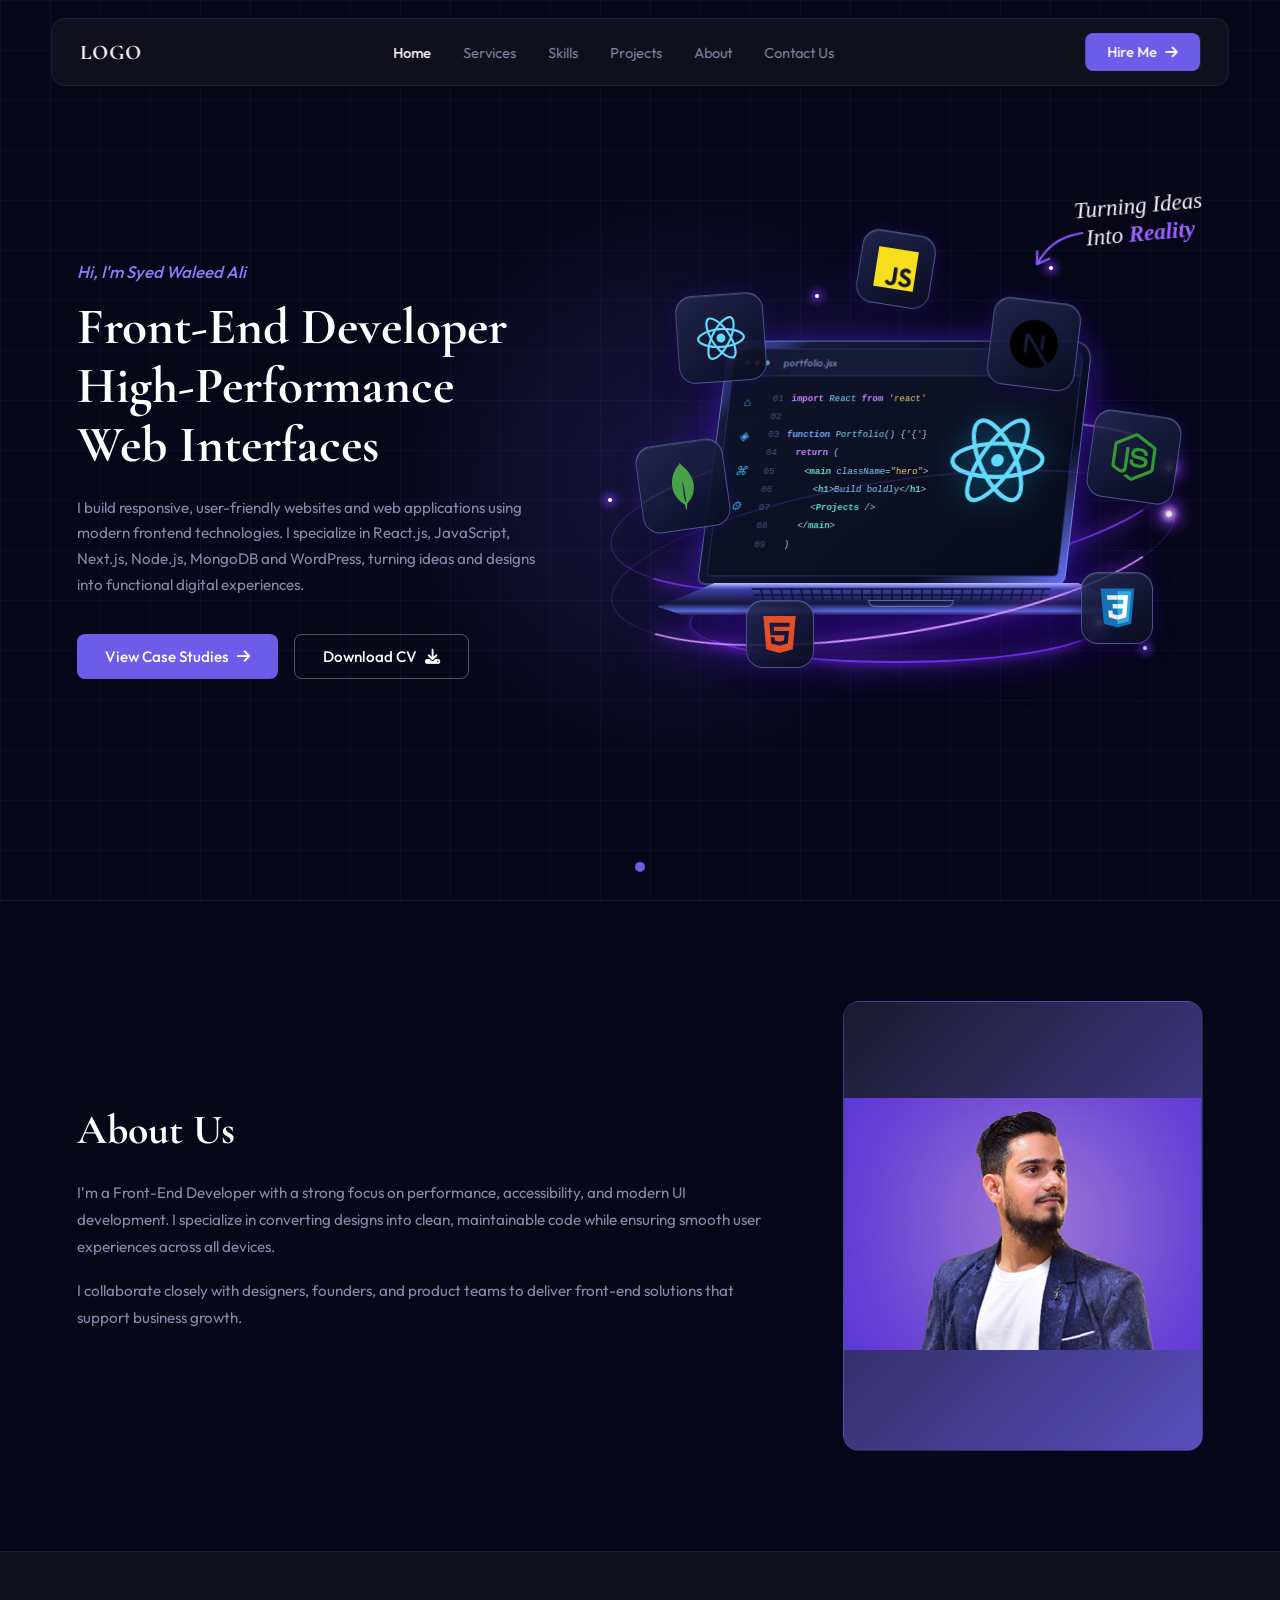
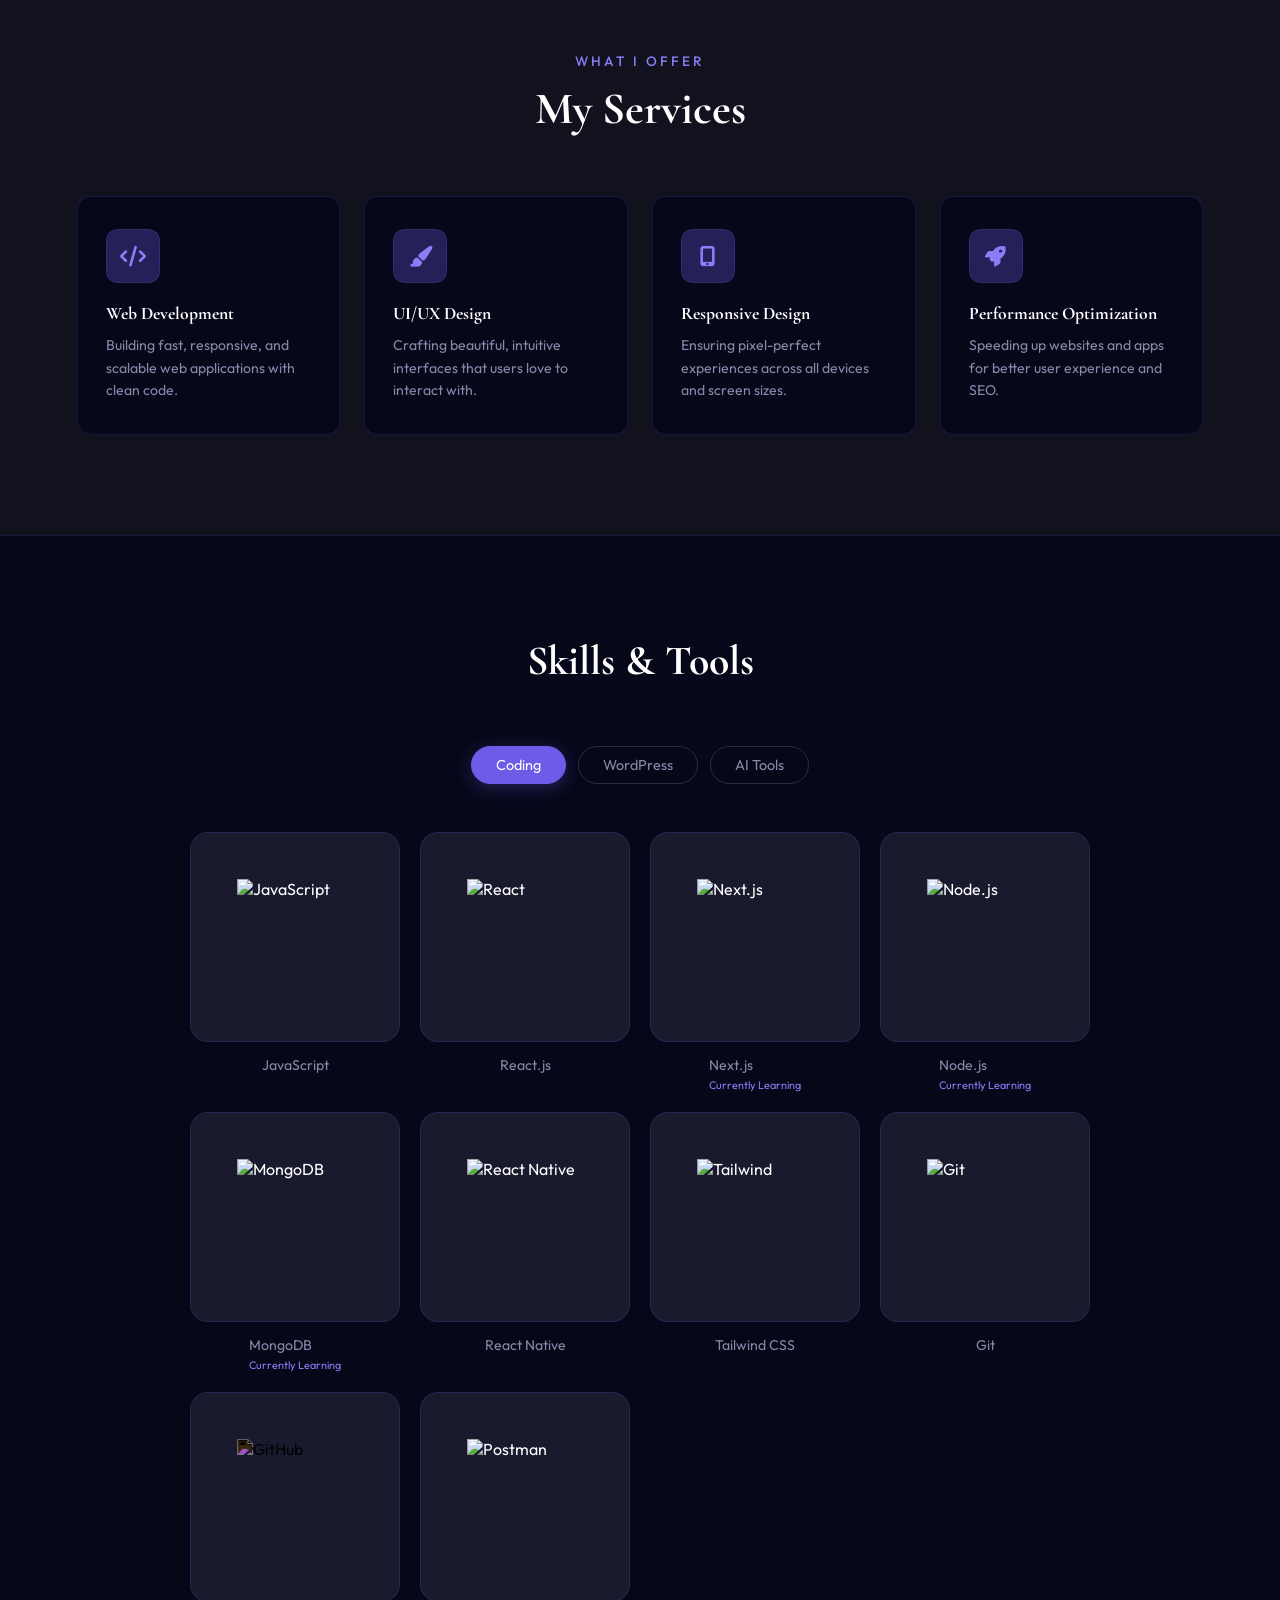
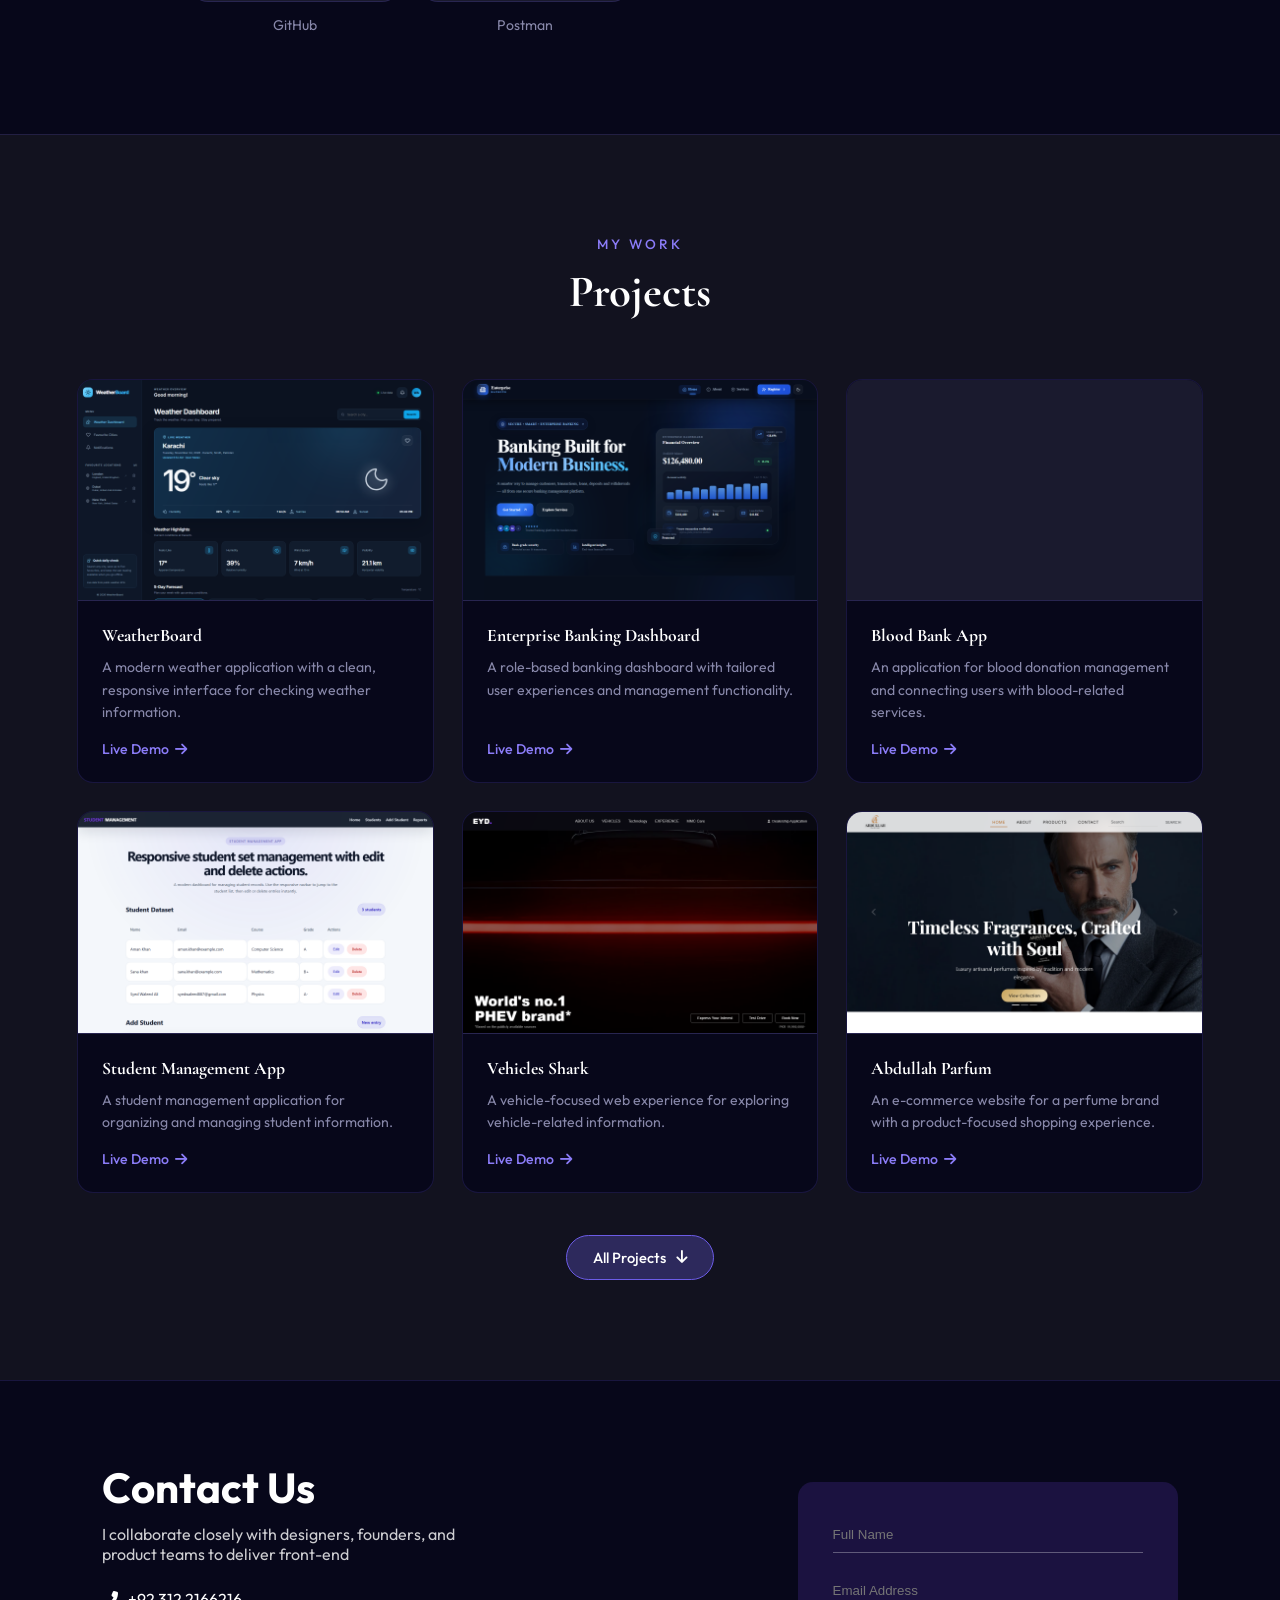
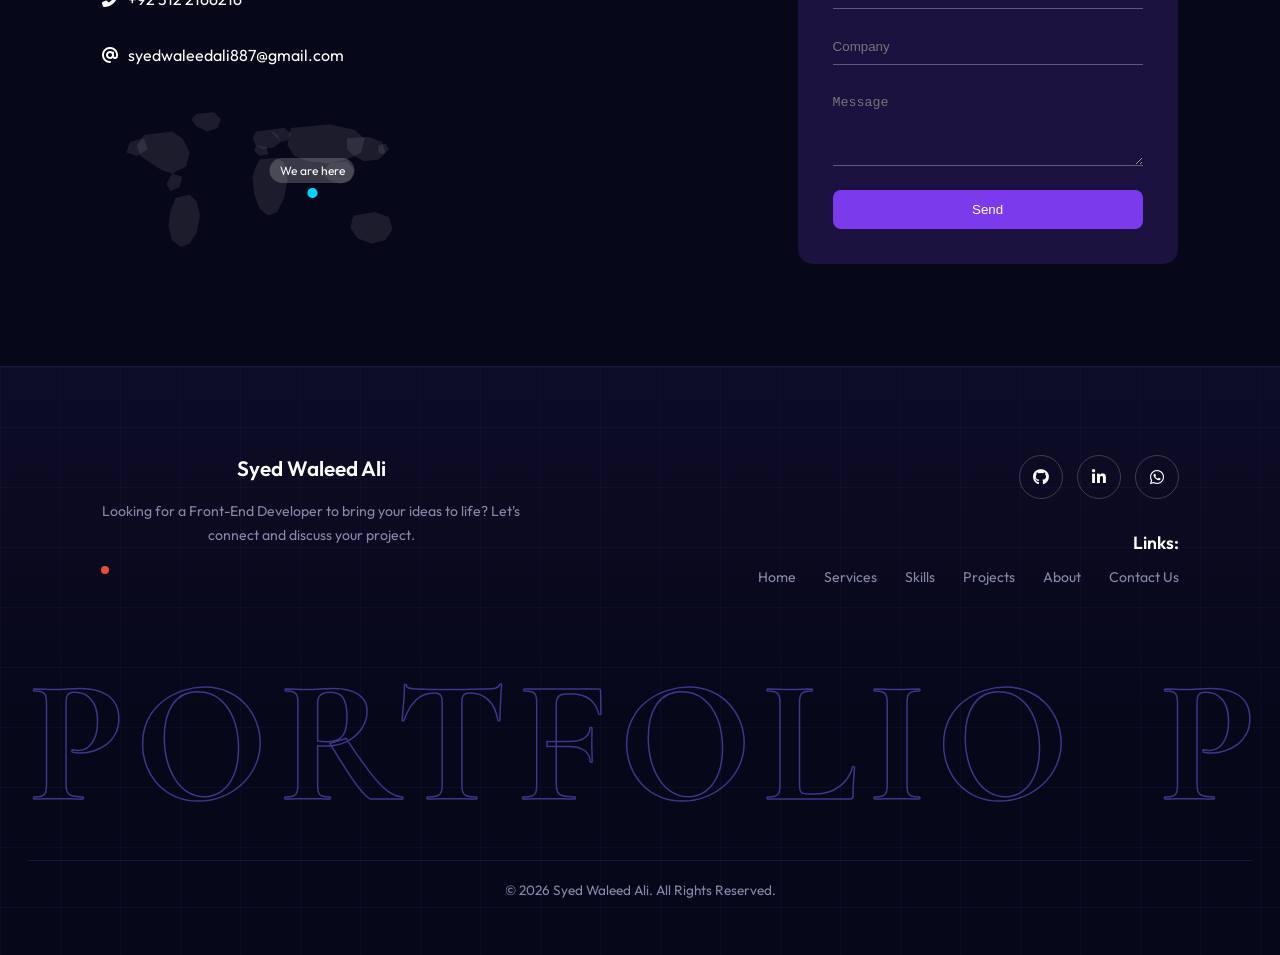
==== commit 2eabe0b4: "Add Animation" ====
--- a/public/index.html
+++ b/public/index.html
@@ -61,23 +61,45 @@
         </div>
       </div>
       <div class="hero-right">
-        <div class="code-icon-wrap">
-          <div class="code-icon">&lt;/&gt;</div>
-          <div class="dotted-line"></div>
-        </div>
-        <div class="stats-row">
-          <div class="stat-card">
-            <span class="stat-num">2+</span>
-            <span class="stat-label">Years Experience</span>
-          </div>
-          <div class="stat-card">
-            <span class="stat-num">20+</span>
-            <span class="stat-label">Projects Delivered</span>
-          </div>
-          <div class="stat-card">
-            <span class="stat-num">100+</span>
-            <span class="stat-label">Client Satisfaction</span>
-          </div>
+        <div class="hero-scene" aria-label="Laptop displaying code, surrounded by floating web technology icons">
+          <div class="scene-aura"></div>
+          <div class="scene-star star-one"></div><div class="scene-star star-two"></div>
+          <div class="scene-star star-three"></div><div class="scene-star star-four"></div>
+          <div class="orbit orbit-back"><span class="orbit-runner"></span></div>
+          <div class="orbit orbit-base"><span class="orbit-runner"></span></div>
+          <div class="orbit orbit-front"><span class="orbit-runner"></span></div>
+          <div class="laptop-float">
+            <div class="laptop-screen-shell">
+              <div class="laptop-screen">
+                <div class="editor-top"><span></span><span></span><span></span><b>portfolio.jsx</b></div>
+                <div class="editor-content">
+                  <div class="editor-rail"><i>⌂</i><i>◈</i><i>⌘</i><i>⚙</i></div>
+                  <div class="editor-code" aria-hidden="true">
+                    <span><i>01</i><b class="code-purple">import</b> <em>React</em> <b class="code-purple">from</b> <strong>'react'</strong></span>
+                    <span><i>02</i></span><span><i>03</i><b class="code-blue">function</b> <em>Portfolio</em>() {'{'}</span>
+                    <span><i>04</i>&nbsp;&nbsp;<b class="code-purple">return</b> (</span>
+                    <span><i>05</i>&nbsp;&nbsp;&nbsp;&nbsp;&lt;<b class="code-green">main</b> <em>className</em>=<strong>"hero"</strong>&gt;</span>
+                    <span><i>06</i>&nbsp;&nbsp;&nbsp;&nbsp;&nbsp;&nbsp;&lt;<b class="code-green">h1</b>&gt;<em>Build boldly</em>&lt;/<b class="code-green">h1</b>&gt;</span>
+                    <span><i>07</i>&nbsp;&nbsp;&nbsp;&nbsp;&nbsp;&nbsp;&lt;<b class="code-green">Projects</b> /&gt;</span>
+                    <span><i>08</i>&nbsp;&nbsp;&nbsp;&nbsp;&lt;/<b class="code-green">main</b>&gt;</span>
+                    <span><i>09</i>&nbsp;&nbsp;)</span><span><i>10</i>{'}'}</span>
+                  </div>
+                  <svg class="screen-react" viewBox="0 0 100 100" role="img" aria-label="React">
+                    <g fill="none" stroke="#61dafb" stroke-width="4"><ellipse cx="50" cy="50" rx="43" ry="16"/><ellipse cx="50" cy="50" rx="43" ry="16" transform="rotate(60 50 50)"/><ellipse cx="50" cy="50" rx="43" ry="16" transform="rotate(120 50 50)"/></g><circle cx="50" cy="50" r="6" fill="#61dafb"/>
+                  </svg>
+                </div>
+              </div>
+            </div>
+            <div class="laptop-base"><div class="keyboard"></div><div class="trackpad"></div></div>
+          </div>
+          <div class="tech-float tech-react"><img src="assets/icons/technology/react.svg" alt="React" /></div>
+          <div class="tech-float tech-js"><img src="assets/icons/technology/javascript.svg" alt="JavaScript" /></div>
+          <div class="tech-float tech-next"><img src="assets/icons/technology/nextjs.svg" alt="Next.js" /></div>
+          <div class="tech-float tech-node"><img src="assets/icons/technology/nodejs.svg" alt="Node.js" /></div>
+          <div class="tech-float tech-mongo"><img src="assets/icons/technology/mongodb.svg" alt="MongoDB" /></div>
+          <div class="tech-float tech-html"><img src="assets/icons/technology/html5.svg" alt="HTML5" /></div>
+          <div class="tech-float tech-css"><img src="assets/icons/technology/css3.svg" alt="CSS3" /></div>
+          <div class="scene-note">Turning Ideas<br />Into <strong>Reality</strong><svg viewBox="0 0 80 50" aria-hidden="true"><path d="M76 4C40 6 22 23 9 42M9 42l18-6M9 42l2-18"/></svg></div>
         </div>
       </div>
       <div class="scroll-dot"></div>
--- a/public/style.css
+++ b/public/style.css
@@ -1408,3 +1408,37 @@
 @media (prefers-reduced-motion: reduce) {
   .additional-project { animation: none; }
 }
+
+/* Hero right side: laptop, technology badges, and travelling neon orbit */
+.hero-right { flex: 1 1 54%; min-width: 0; align-self: stretch; justify-content: center; }
+.hero-scene { position: relative; isolation: isolate; width: min(100%, 760px); height: clamp(430px, 63vh, 590px); margin: 0 auto; }
+.scene-aura { position: absolute; z-index: -2; width: 78%; height: 78%; left: 12%; top: 13%; border-radius: 50%; background: radial-gradient(ellipse, rgba(82,35,255,.29), rgba(69,26,194,.12) 42%, transparent 72%); filter: blur(30px); }
+.laptop-float { position: absolute; z-index: 2; left: 17%; top: 27%; width: 68%; animation: laptop-hover 5s ease-in-out infinite; filter: drop-shadow(0 24px 28px rgba(38,0,130,.62)); }
+.laptop-screen-shell { position: relative; width: 86%; height: auto; aspect-ratio: 1.5; margin: 0 auto; padding: 8px; border-radius: 20px 20px 8px 8px; background: linear-gradient(135deg,#6178ff,#151a38 14%,#080b1e 75%,#6674f2); transform: perspective(900px) rotateX(2deg) skewX(-7deg); box-shadow: inset 0 0 0 1px rgba(160,174,255,.55), 0 0 26px rgba(95,54,255,.35); }
+.laptop-screen { height: 100%; overflow: hidden; border-radius: 13px 13px 4px 4px; background: linear-gradient(135deg,#10152b,#080b1b); border: 1px solid #252d5e; }
+.editor-top { height: 12%; display: flex; align-items: center; gap: 5px; padding: 0 10px; background: #151a35; border-bottom: 1px solid rgba(118,139,255,.18); }
+.editor-top span { width: 5px; height: 5px; border-radius: 50%; background: #ff758e; }.editor-top span:nth-child(2){background:#ffd36e}.editor-top span:nth-child(3){background:#62dfb0}.editor-top b { margin-left: 9px; font: 500 clamp(6px,.8vw,10px) var(--font-body); color: #7785bd; }
+.editor-content { height: 88%; position: relative; display: flex; padding: 5% 4%; }
+.editor-rail { display:flex; flex-direction:column; gap:12%; width:9%; color:#48bfff; font-size:clamp(7px,1vw,12px); opacity:.9; }
+.editor-code { display:flex; flex-direction:column; gap:4%; overflow:hidden; white-space:nowrap; color:#c2c9f3; font:500 clamp(5px,.72vw,9px)/1.3 ui-monospace,Consolas,monospace; }
+.editor-code span { display:block; }.editor-code i { color:#45527e; font-style:normal; margin-right:8px; }.editor-code em{color:#7bd7ff;font-style:normal}.editor-code strong{color:#efd479;font-weight:500}.code-purple{color:#c883ff}.code-blue{color:#78a8ff}.code-green{color:#5be0bd}
+.screen-react { position:absolute; width:30%; right:6%; top:16%; overflow:visible; filter:drop-shadow(0 0 14px rgba(0,194,255,.44)); }
+.laptop-base { position: relative; z-index: 1; width: 112%; height: 32px; margin: -1px 0 0 -6%; clip-path: polygon(12% 0,88% 0,100% 75%,95% 100%,5% 100%,0 75%); background:linear-gradient(180deg,#8290ff 0%,#3940a2 20%,#151739 64%,#5969e0 88%,#171834 100%); box-shadow:inset 0 2px 4px rgba(255,255,255,.5); }
+.keyboard { position:absolute; left:20%; right:18%; top:5px; height:12px; opacity:.75; background:repeating-linear-gradient(90deg,transparent 0 8px,rgba(7,10,29,.9) 8px 10px),repeating-linear-gradient(0deg,transparent 0 4px,rgba(7,10,29,.9) 4px 6px); transform:perspective(80px) rotateX(-8deg); }
+.trackpad { position:absolute; left:44%; top:17px; width:18%; height:7px; border:1px solid rgba(180,190,255,.45); border-radius:0 0 8px 8px; }
+.orbit { position:absolute; z-index:1; left:5%; top:43%; width:91%; height:27%; border:1px solid rgba(133,63,255,.38); border-radius:50%; transform:rotate(-8deg); pointer-events:none; }
+.orbit::before { content:""; position:absolute; inset:-2px; border-radius:inherit; border:2px solid transparent; border-top-color:#dca2ff; border-bottom-color:#843cff; filter:drop-shadow(0 0 7px #a34aff) drop-shadow(0 0 14px #6527ff); }
+.orbit-runner { position:absolute; top:0; left:0; width:6px; height:6px; border-radius:50%; background:#fff; box-shadow:0 0 6px 3px #e8b9ff,0 0 16px 7px #8b36ff; offset-path:ellipse(49% 48% at 50% 50%); offset-rotate:0deg; offset-distance:0%; animation:orbit-travel 7s linear infinite; }
+.orbit-front { z-index:3; top:52%; height:27%; transform:rotate(-9deg); border-color:rgba(145,67,255,.3); }.orbit-front::before { border-top-color:transparent; border-bottom-color:#d696ff; }
+.orbit-front .orbit-runner { animation-duration:5.5s; animation-direction:reverse; }.orbit-base { z-index:1; left:18%; top:70%; width:66%; height:14%; transform:none; border-color:rgba(159,78,255,.48); box-shadow:0 0 10px rgba(119,42,255,.58); }.orbit-base::before { inset:-1px; border-top-color:#ca9cff; border-bottom-color:#7a33ff; }
+.tech-float { position:absolute; z-index:4; display:grid; place-items:center; width:clamp(56px,8.5vw,88px); aspect-ratio:1; border:1px solid rgba(153,158,255,.42); border-radius:17px; background:linear-gradient(145deg,rgba(36,42,83,.84),rgba(9,12,31,.94)); box-shadow:inset 0 1px 0 rgba(255,255,255,.13),0 9px 22px rgba(12,5,42,.42),0 0 20px rgba(109,60,255,.16); animation:badge-drift 4.6s ease-in-out infinite; }
+.tech-float img { width:56%; height:56%; object-fit:contain; }.tech-react { left:16%; top:19%; transform:rotate(-4deg); }.tech-js { left:45%; top:8%; width:clamp(50px,7vw,74px); animation-delay:-1.3s; transform:rotate(9deg); }.tech-next { right:20%; top:20%; animation-delay:-2.1s; transform:rotate(7deg); }.tech-node { right:4%; top:40%; animation-delay:-.8s; transform:rotate(8deg); }.tech-mongo { left:10%; top:45%; animation-delay:-2.8s; transform:rotate(-8deg); }.tech-html { left:27%; top:73%; width:clamp(48px,6.5vw,68px); animation-delay:-1.8s; }.tech-css { right:8%; top:68%; width:clamp(50px,7vw,72px); animation-delay:-3.2s; }
+.scene-note { position:absolute; z-index:5; right:0; top:1%; color:#f4efff; font:italic 500 clamp(16px,2vw,23px)/1.2 var(--font-head); text-align:center; transform:rotate(-5deg); text-shadow:0 2px 8px #090713; }.scene-note strong { color:#9b62ff; font-weight:700; }.scene-note svg { position:absolute; width:57px; height:40px; left:-48px; bottom:-16px; overflow:visible; }.scene-note path { fill:none; stroke:#9053ff; stroke-width:3; stroke-linecap:round; stroke-linejoin:round; }
+.scene-star { position:absolute; z-index:1; width:4px; height:4px; background:#fff; border-radius:50%; box-shadow:0 0 8px 3px #783bff; animation:star-twinkle 2.8s ease-in-out infinite; }.star-one{left:38%;top:19%}.star-two{right:24%;top:14%;animation-delay:-1s}.star-three{left:5%;top:55%;animation-delay:-1.8s}.star-four{right:9%;top:81%;animation-delay:-.6s}
+@keyframes laptop-hover { 0%,100%{transform:translateY(0)} 50%{transform:translateY(-9px)} }
+@keyframes badge-drift { 0%,100%{translate:0 0} 50%{translate:0 -10px} }
+@keyframes orbit-travel { from{offset-distance:0%} to{offset-distance:100%} }
+@keyframes star-twinkle { 0%,100%{opacity:.35;scale:.7} 50%{opacity:1;scale:1.25} }
+@media (max-width: 900px) { .hero-right{width:min(100%,720px);flex:auto;align-self:auto;min-height:430px}.hero-scene{height:460px;width:min(100%,700px)} }
+@media (max-width: 600px) { .hero-right{min-height:340px;width:100%}.hero-scene{height:350px;width:100%;}.laptop-float{left:16%;top:31%;width:71%}.tech-float{width:clamp(43px,13vw,60px);border-radius:13px}.tech-js{width:clamp(42px,11vw,54px);top:11%}.tech-html,.tech-css{width:clamp(42px,10vw,52px)}.tech-react{left:10%;top:23%}.tech-next{right:13%;top:24%}.tech-node{right:1%;top:47%}.tech-mongo{left:2%;top:49%}.scene-note{right:1%;font-size:15px}.scene-note svg{width:40px;left:-34px}.orbit{left:0;width:100%} }
+@media (prefers-reduced-motion: reduce) { .hero-scene *, .hero-scene *::before, .hero-scene *::after { animation-duration:.01ms !important; animation-iteration-count:1 !important; scroll-behavior:auto !important; } }
